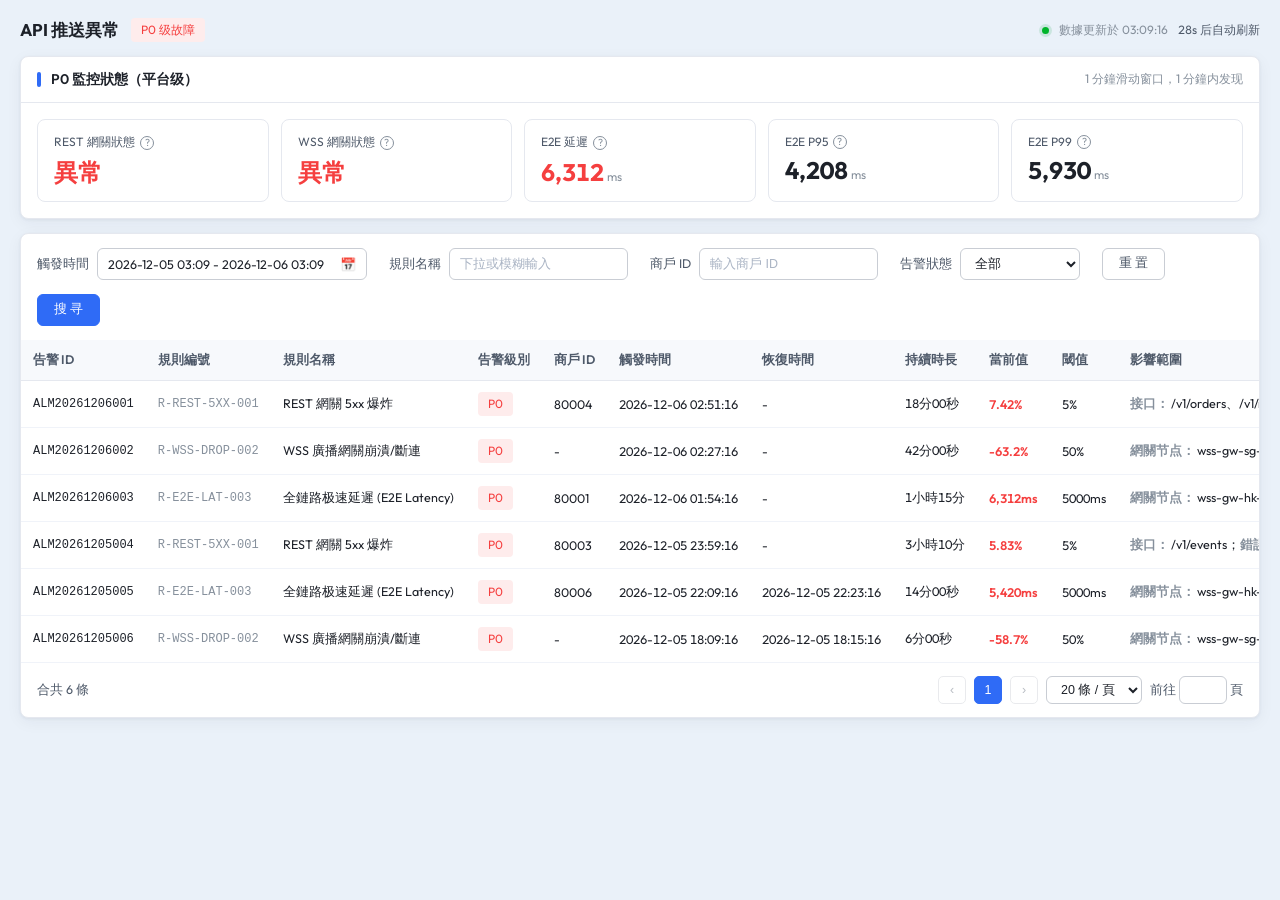
==== api-alarm.html @ a3efbb2b "feat(api-monitor): 合併商戶列表 OpenAPI 調用詳情與系統設置 API 推送異常" ====
<!DOCTYPE html>
<html lang="zh-Hant">
<head><link rel="stylesheet" href="_fonts/outfit.css">
<link rel="icon" href="data:,">

<meta charset="utf-8"><meta name="viewport" content="width=device-width,initial-scale=1">
<title>API 推送異常 · 數據中台管理系統</title>
<style>
/* ===== 數據中台 原型樣式（貼合線上 Element Plus 風格） ===== */
:root{
  --primary:#2e6bf0; --primary-hover:#4a82f5; --primary-light:#eaf1fe;
  --bg:#f3f6fb; --card:#ffffff; --border:#e6ebf3; --border-dark:#d9e1ec;
  --text:#1f2d3d; --text-2:#5e6d82; --text-3:#8a97ab;
  --success:#16a34a; --success-bg:#e8f8ee;
  --danger:#e5484d; --danger-bg:#feecec;
  --warning:#d97706; --warning-bg:#fef3e2;
  --info:#0891b2; --info-bg:#e6f7fb;
  --sidebar-w:208px; --topbar-h:56px; --tabs-h:40px;
  --radius:8px;
  --shadow:0 1px 3px rgba(31,45,61,.06),0 4px 16px rgba(31,45,61,.05);
}
*{box-sizing:border-box;margin:0;padding:0}
html,body{height:100%}
body{font-family:-apple-system,BlinkMacSystemFont,"Segoe UI","PingFang SC","Microsoft YaHei","Noto Sans CJK TC",sans-serif;
  font-size:13px;color:var(--text);background:var(--bg)}
a{color:var(--primary);text-decoration:none;cursor:pointer}
a:hover{color:var(--primary-hover)}

/* ===== 佈局 ===== */
.layout{display:grid;grid-template-columns:var(--sidebar-w) 1fr;height:100vh;overflow:hidden}
.sidebar{background:#fff;border-right:1px solid var(--border);display:flex;flex-direction:column;overflow-y:auto}
.logo{display:flex;align-items:center;gap:8px;padding:16px 18px;font-size:17px;font-weight:700;color:var(--primary);letter-spacing:.5px}
.logo .logo-mark{width:26px;height:26px;border-radius:7px;background:linear-gradient(135deg,#2e6bf0,#5f9bff);
  display:inline-flex;align-items:center;justify-content:center;color:#fff;font-size:13px;font-weight:800}
.menu{padding:4px 10px 20px}
.menu-item,.menu-group-title{display:flex;align-items:center;gap:9px;padding:9px 12px;border-radius:6px;
  color:var(--text-2);cursor:pointer;font-size:13.5px;user-select:none;position:relative}
.menu-item:hover,.menu-group-title:hover{background:#f4f7fd;color:var(--text)}
.menu-item.active{color:var(--primary);background:var(--primary-light);font-weight:600}
.menu-item .dot{width:6px;height:6px;border-radius:50%;background:currentColor;opacity:.55;margin-left:2px}
.menu-sub{padding-left:14px}
.menu-sub .menu-item{padding:8px 12px 8px 31px;font-size:13px}
.menu-sub .menu-item.active::before{content:"";position:absolute;left:18px;top:50%;transform:translateY(-50%);
  width:4px;height:4px;border-radius:50%;background:var(--primary)}
.menu-item .icon,.menu-group-title .icon{width:16px;text-align:center;flex:none}
.caret{margin-left:auto;font-size:10px;color:var(--text-3);transition:transform .2s}
.badge-new{margin-left:auto;background:var(--danger);color:#fff;font-size:10px;padding:1px 6px;border-radius:9px;font-weight:600;transform:scale(.92)}

.main{display:flex;flex-direction:column;min-width:0;overflow:hidden}
.topbar{height:var(--topbar-h);background:#fff;border-bottom:1px solid var(--border);
  display:flex;align-items:center;justify-content:flex-end;gap:18px;padding:0 20px;flex:none}
.topbar .clock{color:var(--text-2);font-variant-numeric:tabular-nums}
.topbar .user{display:flex;align-items:center;gap:6px;color:var(--text);cursor:pointer}
.topbar .avatar{width:24px;height:24px;border-radius:50%;background:var(--primary-light);color:var(--primary);
  display:inline-flex;align-items:center;justify-content:center;font-size:12px;font-weight:700}
.pagetabs{height:var(--tabs-h);background:#eef2f8;display:flex;align-items:flex-end;gap:6px;padding:6px 12px 0;flex:none}
.pagetab{background:#dde5f0;color:var(--text-2);padding:7px 16px;border-radius:8px 8px 0 0;font-size:12.5px;cursor:default}
.pagetab.active{background:#fff;color:var(--primary);font-weight:600}
.pagetab .x{margin-left:8px;color:var(--text-3);font-size:11px}
.content{flex:1;overflow:auto;padding:16px 18px 40px}

/* ===== 卡片 ===== */
.card{background:var(--card);border:1px solid var(--border);border-radius:var(--radius);box-shadow:var(--shadow)}
.card + .card{margin-top:14px}
.card-head{display:flex;align-items:center;gap:10px;padding:13px 16px;border-bottom:1px solid var(--border)}
.card-head .bar{width:4px;height:15px;border-radius:2px;background:var(--primary)}
.card-head h3{font-size:14px;font-weight:600}
.card-head .extra{margin-left:auto;color:var(--text-3);font-size:12px;display:flex;gap:14px;align-items:center}
.card-body{padding:16px}

/* ===== 篩選欄 ===== */
.filterbar{display:flex;flex-wrap:wrap;gap:14px 22px;align-items:flex-end;padding:14px 16px}
.f-item{display:flex;align-items:center;gap:8px}
.f-item label{color:var(--text-2);white-space:nowrap;font-size:12.5px}
.input,.select{height:32px;border:1px solid var(--border-dark);border-radius:6px;padding:0 10px;font-size:12.5px;
  color:var(--text);background:#fff;outline:none;min-width:170px;transition:border-color .15s}
.input:focus,.select:focus{border-color:var(--primary)}
.input::placeholder{color:#aab4c4}
select.select{cursor:pointer}
.btn{height:32px;padding:0 16px;border-radius:6px;border:1px solid var(--border-dark);background:#fff;
  color:var(--text-2);font-size:12.5px;cursor:pointer;transition:all .15s}
.btn:hover{border-color:var(--primary);color:var(--primary)}
.btn-primary{background:var(--primary);border-color:var(--primary);color:#fff}
.btn-primary:hover{background:var(--primary-hover);color:#fff}
.btn-danger{background:var(--danger);border-color:var(--danger);color:#fff}
.btn-sm{height:26px;padding:0 10px;font-size:12px}
.btn[disabled]{opacity:.45;cursor:not-allowed;pointer-events:none}

/* ===== 表格 ===== */
.tbl-wrap{overflow-x:auto}
table.tbl{width:100%;border-collapse:collapse;font-size:12.5px}
.tbl thead th{background:#f7f9fc;color:var(--text-2);font-weight:600;text-align:left;
  padding:11px 12px;border-bottom:1px solid var(--border);white-space:nowrap}
.tbl tbody td{padding:11px 12px;border-bottom:1px solid #f0f3f9;white-space:nowrap;color:var(--text)}
.tbl tbody tr:hover{background:#f7faff}
.tbl .num{font-variant-numeric:tabular-nums}
.tbl .link{color:var(--primary);cursor:pointer}
.tbl .link:hover{text-decoration:underline}
.sort-th{cursor:pointer;user-select:none}
.sort-th .arr{font-size:10px;color:var(--text-3);margin-left:4px}
.mono{font-family:"SFMono-Regular",Consolas,"Liberation Mono",monospace;font-size:12px}
.cell-sub{color:var(--text-3);font-size:11.5px;margin-top:2px}

/* ===== 標籤 / 狀態 ===== */
.tag{display:inline-flex;align-items:center;gap:5px;padding:2px 9px;border-radius:4px;font-size:12px;line-height:18px;border:1px solid transparent}
.tag .s-dot{width:6px;height:6px;border-radius:50%;background:currentColor}
.tag-success{background:var(--success-bg);color:var(--success)}
.tag-danger{background:var(--danger-bg);color:var(--danger)}
.tag-warning{background:var(--warning-bg);color:var(--warning)}
.tag-info{background:var(--info-bg);color:var(--info)}
.tag-gray{background:#f0f2f5;color:var(--text-2)}
.col-scope{font-size:12.5px;color:var(--text-2)}
.scope-ellipsis{display:block;max-width:300px;overflow:hidden;text-overflow:ellipsis;white-space:nowrap}
.scope-tip{position:fixed;z-index:9999;max-width:480px;background:#1f2733;color:#fff;font-size:12.5px;line-height:1.75;padding:9px 11px;border-radius:7px;box-shadow:0 8px 24px rgba(15,23,42,.28);pointer-events:none;white-space:normal;word-break:break-word}
.tag-blue{background:var(--primary-light);color:var(--primary)}
.method{font-weight:700;font-size:11.5px;padding:1px 7px;border-radius:4px}
.m-get{background:#e8f8ee;color:var(--success)} .m-post{background:var(--primary-light);color:var(--primary)}
.m-put{background:var(--warning-bg);color:var(--warning)} .m-del{background:var(--danger-bg);color:var(--danger)}
.code-2xx{color:var(--success)} .code-3xx{color:var(--info)} .code-4xx{color:var(--warning)} .code-5xx{color:var(--danger);font-weight:600}

/* ===== 指標卡 ===== */
.stat-grid{display:grid;grid-template-columns:repeat(auto-fit,minmax(165px,1fr));gap:12px}
.stat{border:1px solid var(--border);border-radius:var(--radius);padding:14px 16px;background:#fff;position:relative;transition:box-shadow .15s}
.stat:hover{box-shadow:var(--shadow)}
.stat .s-label{color:var(--text-2);font-size:12px;display:flex;align-items:center;gap:5px}
.stat .s-value{font-size:24px;font-weight:700;margin-top:8px;font-variant-numeric:tabular-nums;line-height:1.15}
.stat .s-value .unit{font-size:12px;color:var(--text-3);font-weight:400;margin-left:3px}
.stat .s-foot{margin-top:7px;font-size:11.5px;color:var(--text-3)}
.stat .s-foot .up{color:var(--danger)} .stat .s-foot .down{color:var(--success)}
.stat.status-ok .s-value{color:var(--success)} .stat.status-bad .s-value{color:var(--danger)}
.help{width:14px;height:14px;border-radius:50%;border:1px solid var(--text-3);color:var(--text-3);
  display:inline-flex;align-items:center;justify-content:center;font-size:10px;cursor:help;position:relative;flex:none}
.help:hover{border-color:var(--primary);color:var(--primary)}
.help:hover::after{content:attr(data-tip);position:absolute;left:-8px;bottom:calc(100% + 7px);
  background:#1f2d3d;color:#fff;font-size:12px;font-weight:400;line-height:1.75;padding:9px 12px;border-radius:6px;
  width:290px;max-width:70vw;white-space:pre-line;text-align:left;z-index:90;box-shadow:0 8px 24px rgba(0,0,0,.22)}
.help:hover::before{content:"";position:absolute;left:2px;bottom:calc(100% + 1px);
  border:6px solid transparent;border-top-color:#1f2d3d;z-index:90}

/* ===== 頁簽（詳情頁大頁簽） ===== */
.bigtabs{display:flex;gap:4px;border-bottom:1px solid var(--border);background:#fff;padding:0 16px;border-radius:var(--radius) var(--radius) 0 0}
.bigtab{padding:13px 20px;cursor:pointer;color:var(--text-2);font-size:13.5px;border-bottom:2px solid transparent;margin-bottom:-1px}
.bigtab:hover{color:var(--primary)}
.bigtab.active{color:var(--primary);border-bottom-color:var(--primary);font-weight:600}

/* ===== 分頁 ===== */
.pagination{display:flex;align-items:center;gap:8px;justify-content:flex-end;padding:13px 16px;color:var(--text-2);font-size:12.5px;flex-wrap:wrap}
.pagination .total{margin-right:auto}
.pg-btn{min-width:28px;height:28px;border:1px solid var(--border-dark);border-radius:5px;background:#fff;color:var(--text-2);
  cursor:pointer;padding:0 8px;font-size:12.5px}
.pg-btn:hover{border-color:var(--primary);color:var(--primary)}
.pg-btn.cur{background:var(--primary);border-color:var(--primary);color:#fff}
.pg-btn[disabled]{opacity:.4;cursor:not-allowed}
.pg-jump .input{min-width:0;width:48px;height:28px;text-align:center}

/* ===== 抽屜 / 彈窗 ===== */
.mask{position:fixed;inset:0;background:rgba(15,23,42,.42);z-index:100;opacity:0;pointer-events:none;transition:opacity .2s}
.mask.show{opacity:1;pointer-events:auto}
.drawer{position:fixed;top:0;right:0;bottom:0;width:620px;max-width:92vw;background:#fff;z-index:101;
  transform:translateX(100%);transition:transform .25s;display:flex;flex-direction:column;box-shadow:-6px 0 24px rgba(0,0,0,.12)}
.drawer.show{transform:none}
.drawer-head{display:flex;align-items:center;padding:15px 20px;border-bottom:1px solid var(--border)}
.drawer-head h3{font-size:15px}
.drawer-head .close{margin-left:auto;cursor:pointer;color:var(--text-3);font-size:18px;line-height:1;padding:2px 6px;border-radius:4px}
.drawer-head .close:hover{background:#f0f2f5;color:var(--text)}
.drawer-body{flex:1;overflow:auto;padding:18px 20px}
.kv{display:grid;grid-template-columns:110px 1fr;gap:10px 16px;font-size:12.5px}
.kv .k{color:var(--text-3)}
.kv .v{color:var(--text);word-break:break-all}
.log-block{margin-top:16px;background:#0f172a;color:#c9d6e8;border-radius:8px;padding:14px 16px;
  font-family:Consolas,monospace;font-size:12px;line-height:1.7;white-space:pre-wrap;word-break:break-all}
.section-title{font-size:13px;font-weight:600;margin:18px 0 10px;display:flex;align-items:center;gap:8px}
.section-title::before{content:"";width:3px;height:12px;background:var(--primary);border-radius:2px}

.dialog{position:fixed;top:50%;left:50%;transform:translate(-50%,-50%) scale(.96);background:#fff;border-radius:10px;
  z-index:102;width:420px;max-width:92vw;opacity:0;pointer-events:none;transition:all .18s;box-shadow:0 12px 40px rgba(0,0,0,.18)}
.dialog.show{opacity:1;pointer-events:auto;transform:translate(-50%,-50%) scale(1)}
.dialog-body{padding:24px 22px 12px;font-size:13.5px;line-height:1.7}
.dialog-foot{display:flex;justify-content:flex-end;gap:10px;padding:12px 18px 18px}
.dialog-x{position:absolute;top:10px;right:12px;width:28px;height:28px;display:flex;align-items:center;justify-content:center;
  color:var(--text-3);font-size:15px;line-height:1;border-radius:6px;cursor:pointer;z-index:2;user-select:none;transition:background .15s,color .15s}
.dialog-x:hover{background:#f0f2f5;color:var(--text)}
.dialog-bare .dialog-body{padding-bottom:22px}

/* ===== 空態 ===== */
.empty{padding:56px 20px;text-align:center;color:var(--text-3)}
.empty .e-icon{font-size:40px;opacity:.5;margin-bottom:12px}
.empty .e-text{font-size:13px}

/* ===== 提示條 / 刷新 ===== */
.banner{display:flex;align-items:center;gap:9px;border-radius:8px;padding:10px 14px;font-size:12.5px;margin-bottom:14px}
.banner-warn{background:var(--warning-bg);color:var(--warning);border:1px solid #f5ddb3}
.banner-info{background:var(--info-bg);color:var(--info);border:1px solid #b9e6f0}
.refresh-meta{display:flex;align-items:center;gap:10px;color:var(--text-3);font-size:12px}
.refresh-meta .dot-live{width:7px;height:7px;border-radius:50%;background:var(--success);box-shadow:0 0 0 3px rgba(22,163,74,.15)}
.refresh-meta .count{font-variant-numeric:tabular-nums;color:var(--text-2)}

/* ===== 吐司 ===== */
.toast{position:fixed;top:70px;left:50%;transform:translateX(-50%) translateY(-8px);background:#fff;border:1px solid var(--border);
  box-shadow:var(--shadow);border-radius:8px;padding:10px 18px;z-index:300;font-size:13px;opacity:0;transition:all .2s;pointer-events:none}
.toast.show{opacity:1;transform:translateX(-50%) translateY(0)}
.toast.success{border-color:#b7ebc6;color:var(--success)}
.toast.error{border-color:#f5c2c4;color:var(--danger)}

/* ===== 演示控制 ===== */
.demo-fab{position:fixed;right:18px;bottom:18px;z-index:200}
.demo-fab .fab-btn{background:#1f2d3d;color:#fff;border:none;border-radius:20px;padding:8px 16px;cursor:pointer;font-size:12.5px;box-shadow:var(--shadow)}
.demo-fab .fab-panel{position:absolute;right:0;bottom:42px;width:230px;background:#fff;border:1px solid var(--border);
  border-radius:10px;box-shadow:var(--shadow);padding:12px;display:none}
.demo-fab.open .fab-panel{display:block}
.fab-panel h4{font-size:12.5px;margin-bottom:8px;color:var(--text-2)}
.fab-panel .opt{display:block;width:100%;text-align:left;border:1px solid var(--border);background:#fff;border-radius:6px;
  padding:6px 10px;margin-bottom:6px;cursor:pointer;font-size:12px;color:var(--text)}
.fab-panel .opt.on{border-color:var(--primary);color:var(--primary);background:var(--primary-light)}

/* ===== 下拉（更多） ===== */
.dropdown{position:relative;display:inline-block}
.dropdown-menu{position:absolute;right:0;top:calc(100% + 4px);background:#fff;border:1px solid var(--border);border-radius:8px;
  box-shadow:var(--shadow);min-width:140px;padding:6px;display:none;z-index:50}
.dropdown.open .dropdown-menu{display:block}
.dropdown-menu .dd-item{padding:8px 14px;border-radius:6px;font-size:12.5px;color:var(--text);cursor:pointer;white-space:nowrap}
.dropdown-menu .dd-item:hover{background:var(--primary-light);color:var(--primary)}
.dropdown-menu .dd-item.danger{color:var(--danger)}
.dropdown-menu .dd-item.danger:hover{background:var(--danger-bg)}

/* ===== 頭部資訊條（詳情頁） ===== */
.page-head{display:flex;align-items:center;gap:12px;margin-bottom:14px;flex-wrap:wrap}
.page-head h2{font-size:17px}
.page-head .back{display:inline-flex;align-items:center;gap:5px;color:var(--text-2);cursor:pointer;font-size:13px}
.page-head .back:hover{color:var(--primary)}
.head-tags{display:flex;gap:8px;align-items:center}
.head-right{margin-left:auto}

/* ===== 圖表容器 ===== */
.chart{width:100%;height:230px}
.chart-lg{height:260px}
.chart-legend{display:flex;gap:16px;font-size:12px;color:var(--text-2);margin-bottom:6px}
.chart-legend .lg{display:inline-flex;align-items:center;gap:6px}
.chart-legend .lg i{width:10px;height:10px;border-radius:2px;display:inline-block}

.two-col{display:grid;grid-template-columns:1fr 1fr;gap:14px}
@media (max-width:1200px){.two-col{grid-template-columns:1fr}}
.rule-table td,.rule-table td{white-space:normal !important}

/* ===== 商戶詳情頭部（與線上商戶明細一致） ===== */
.mh-grid{display:grid;grid-template-columns:repeat(4,1fr);gap:10px 24px;margin-top:16px}
.mh-label{color:var(--text-3);font-size:12px}
.mh-value{font-size:13px;margin-top:5px;color:var(--text);word-break:break-all}
.mh-name{font-size:16px;font-weight:700;line-height:1.3}

/* ===== 大号中间弹窗 ===== */
.dialog-lg{width:760px;max-width:94vw}
.dialog-body{max-height:72vh;overflow:auto}

/* ===== 日期時間範圍选择器 ===== */
.drp{position:relative;display:inline-flex;align-items:center;gap:10px;height:32px;border:1px solid var(--border-dark);
  border-radius:6px;background:#fff;padding:0 10px;cursor:pointer;min-width:270px;transition:border-color .15s;user-select:none}
.drp:hover,.drp.open{border-color:var(--primary)}
.drp .drp-val{font-size:12.5px;color:var(--text);white-space:nowrap}
.drp .drp-val.placeholder{color:#aab4c4}
.drp .drp-icon{color:var(--text-3);margin-left:auto;font-size:13px}
.drp-panel{position:absolute;top:calc(100% + 6px);left:0;background:#fff;border:1px solid var(--border);border-radius:8px;
  box-shadow:var(--shadow);padding:14px;width:360px;z-index:60;display:none;cursor:default}
.drp.open .drp-panel{display:block}
.drp-panel .presets{display:flex;flex-wrap:wrap;gap:6px;margin-bottom:12px}
.drp-panel .preset{border:1px solid var(--border);border-radius:5px;padding:4px 10px;font-size:12px;cursor:pointer;color:var(--text-2)}
.drp-panel .preset:hover{border-color:var(--primary);color:var(--primary)}
.drp-panel .dt-row{display:flex;align-items:center;gap:8px;margin-bottom:12px;font-size:12px;color:var(--text-2);white-space:nowrap}
.drp-panel .dt-row input{flex:1;min-width:0;height:30px;border:1px solid var(--border-dark);border-radius:6px;padding:0 8px;font-size:12px;color:var(--text)}

/* ===== 調用趨勢：時間維度选择器 + 自定義日历 ===== */
.trend-bar{display:flex;align-items:center;gap:14px;margin-bottom:8px}
.chip{display:inline-flex;align-items:center;gap:6px;height:28px;padding:0 12px;border-radius:14px;
  background:#fff;border:1px solid var(--border-dark);font-size:12px;color:var(--text-2);cursor:pointer}
.chip:hover{border-color:var(--primary);color:var(--primary)}
.trend-dim{position:relative;display:inline-flex;align-items:center;gap:8px;height:32px;border:1px solid var(--border-dark);
  border-radius:6px;background:#fff;padding:0 12px;cursor:pointer;user-select:none;transition:border-color .15s}
.trend-dim:hover,.trend-dim.open{border-color:var(--primary)}
.td-label{color:var(--text-2);font-size:12.5px}
.td-cur{font-size:12.5px;color:var(--text);white-space:nowrap}
.td-caret{color:var(--text-3);font-size:10px}
.td-panel{position:absolute;top:calc(100% + 6px);left:0;background:#fff;border:1px solid var(--border);border-radius:8px;
  box-shadow:var(--shadow);z-index:70;display:none;cursor:default}
.trend-dim.open .td-panel{display:flex}
.td-menu{padding:8px;min-width:118px}
.td-panel.with-cal .td-menu{border-right:1px solid var(--border)}
.td-opt{padding:8px 14px;border-radius:6px;font-size:12.5px;color:var(--text);cursor:pointer;display:flex;
  justify-content:space-between;gap:10px;white-space:nowrap;align-items:center}
.td-opt:hover{background:var(--primary-light)}
.td-opt.on{color:var(--primary);font-weight:600}
.td-check{margin-left:auto}
.td-cal{padding:12px;width:600px}
.cal-head{display:flex;align-items:center;margin-bottom:8px}
.cal-nav{cursor:pointer;color:var(--text-2);padding:2px 10px;border-radius:4px;font-size:15px}
.cal-nav:hover{background:#f0f2f5;color:var(--text)}
.cal-body{display:flex;gap:18px}
.cal-month{flex:1}
.cal-grid{display:grid;grid-template-columns:repeat(7,1fr);gap:2px;text-align:center}
.cal-w{color:var(--text-3);font-size:11.5px;padding:4px 0}
.cal-d{font-size:12px;padding:5px 0;border-radius:6px;cursor:pointer;color:var(--text)}
.cal-d:hover{background:var(--primary-light)}
.cal-d.dis{color:#c6cedb;pointer-events:none}
.cal-d.insel{background:var(--primary-light)}
.cal-d.edge{background:var(--primary);color:#fff;font-weight:600}

/* ===== 時間維度选择器（列表篩選用） ===== */
.dim-pick{position:relative;display:inline-flex;align-items:center;gap:8px;height:32px;border:1px solid var(--border-dark);
  border-radius:6px;background:#fff;padding:0 12px;cursor:pointer;user-select:none;transition:border-color .15s}
.dim-pick:hover,.dim-pick.open{border-color:var(--primary)}
.dim-pick .td-panel{display:none}
.dim-pick.open .td-panel{display:flex}
.dim-pick .td-panel.with-dt{display:none;flex-direction:column}
.dim-pick.open .td-panel.with-dt{display:flex}
.dim-pick .with-dt .td-menu{min-width:230px}
.dt-inline{border-top:1px solid var(--border);margin-top:6px;padding:10px 6px 4px}
.dt-inline .dt-row{margin-bottom:8px}

/* ===== 指標卡時間切换（REST / WSS 各自独立） ===== */
.metric-bar{display:flex;align-items:center;gap:10px;flex-wrap:wrap;margin:0 0 12px}
.metric-bar-label{font-size:12px;color:var(--text-2)}
.metric-seg{display:inline-flex;border:1px solid var(--border-dark);border-radius:6px;overflow:hidden;background:#fff}
.metric-seg .ms-opt{padding:6px 13px;font-size:12px;color:var(--text-2);cursor:pointer;
  border-right:1px solid var(--border-dark);user-select:none;white-space:nowrap;transition:background .15s,color .15s}
.metric-seg .ms-opt:last-child{border-right:none}
.metric-seg .ms-opt:hover{background:var(--primary-light);color:var(--primary)}
.metric-seg .ms-opt.on{background:var(--primary);color:#fff;font-weight:600}
.metric-note{font-size:11.5px;color:var(--text-3)}
.fixed-badge{display:inline-flex;align-items:center;height:16px;padding:0 5px;border-radius:3px;
  background:#f0f2f5;color:var(--text-3);font-size:10px;font-weight:500;line-height:1;letter-spacing:.2px}
.metric-seg .ms-custom{border-left:1px solid var(--border-dark)}
.metric-bar{position:relative}
.metric-custom{display:none;position:absolute;top:calc(100% + 8px);left:0;z-index:70;
  padding:14px 16px 12px;background:#fff;border:1px solid var(--border);border-radius:8px;
  box-shadow:0 8px 24px rgba(0,0,0,.14)}
.metric-custom.open{display:block}
.metric-custom .cal-body{display:flex;gap:22px}
.metric-custom .cal-month{width:252px}
.metric-custom .cal-head{display:flex;align-items:center;margin-bottom:8px}
.cal-nav{cursor:pointer;color:var(--text-2);padding:2px 8px;border-radius:4px;font-size:14px;user-select:none}
.cal-nav:hover{background:#f0f2f5;color:var(--text)}
.cal-grid{display:grid;grid-template-columns:repeat(7,1fr);text-align:center}
.cal-w{color:var(--text-3);font-size:11.5px;padding:5px 0}
.cal-d{font-size:12px;padding:6px 0;border-radius:5px;cursor:pointer;color:var(--text)}
.cal-d:hover{background:var(--primary-light)}
.cal-d.dis{color:#c6cedb;pointer-events:none}
.cal-d.insel{background:var(--primary-light)}
.cal-d.edge{background:var(--primary);color:#fff;font-weight:600}
.cal-d.today{color:var(--primary);font-weight:600}
.cal-d.edge.today{color:#fff}
.cal-foot{display:flex;align-items:center;margin-top:10px;padding-top:9px;border-top:1px solid var(--border)}
.cal-hint{font-size:12px;color:var(--text-3)}

</style>
<style>
.eye{cursor:pointer;opacity:.6;margin-right:4px;font-size:12px}
.eye:hover{opacity:1}
.key-txt{font-family:Consolas,monospace;font-size:11.5px;color:var(--text-2)}
.pagetab{cursor:pointer}
</style>
<style>
/* ===== 產品基線對齊（rule.html 4.1 / 4.2）：色值只用 CSS 變數 ===== */
:root{
  --primary:#2F6BF6; --primary-hover:#1F5AE8; --primary-light:#EAF1FF;
  --bg:#EAF1F9; --card:#FFFFFF; --border:#E5E8EF; --border-dark:#C9CDD4;
  --text:#1D2129; --text-2:#4E5969; --text-3:#86909C;
  --success:#00B42A; --success-bg:#E8F8EC;
  --danger:#F53F3F; --danger-bg:#FEECEC;
  --warning:#FF7D00; --warning-bg:#FFF3E2;
  --info:#2F6BF6; --info-bg:#E6F7FB;
  --radius:8px;
  --shadow:0 1px 3px rgba(31,45,61,.06),0 4px 16px rgba(31,45,61,.05);
}
body{
  font-family:Outfit,"Noto Sans SC","Helvetica Neue",Helvetica,"PingFang SC","Hiragino Sans GB","Microsoft YaHei","微軟雅黑",Arial,sans-serif;
  background:var(--bg);
}
.num,.s-value,.mh-value,.key-txt,.tbl .num{font-variant-numeric:tabular-nums;font-feature-settings:"tnum" 1}
/* 作為 iframe 子頁載入：收起外層留白，由管理面統一提供導航與頁籤 */
.content{padding:18px 20px 48px;min-height:100vh}
</style>
</head>
<body>
<template id="tpl-alarm">
  <div class="page-head">
    <h2>API 推送異常</h2>
    <span class="tag tag-danger">P0 级故障</span>
    <div class="head-right refresh-meta" id="refresh-meta"></div>
  </div>

  <div class="card">
    <div class="card-head"><span class="bar"></span><h3>P0 監控狀態（平台级）</h3>
      <div class="extra">1 分鐘滑动窗口，1 分鐘内发现</div></div>
    <div class="card-body">
      <div class="stat-grid" id="p0-cards"></div>
    </div>
  </div>

  <div class="card">
    <div class="filterbar">
      <div class="f-item"><label>觸發時間</label><div id="f-range"></div></div>
      <div class="f-item"><label>規則名稱</label>
        <input class="input" id="f-rule" list="dl-rule" placeholder="下拉或模糊輸入">
        <datalist id="dl-rule"></datalist></div>
      <div class="f-item"><label>商戶 ID</label><input class="input" id="f-mid" placeholder="輸入商戶 ID" style="min-width:120px"></div>
      <div class="f-item"><label>告警狀態</label>
        <select class="select" id="f-status" style="min-width:120px"><option value="">全部</option><option>未處理</option><option>處理中</option><option>已恢復</option></select></div>
      <button class="btn" id="btn-reset">重 置</button>
      <button class="btn btn-primary" id="btn-search">搜 寻</button>
    </div>
    <div class="tbl-wrap"><table class="tbl">
      <thead><tr>
        <th>告警 ID</th><th>規則編號</th><th>規則名稱</th><th>告警級別</th><th>商戶 ID</th>
        <th>觸發時間</th><th>恢復時間</th><th>持續時長</th><th>當前值</th><th>閾值</th>
        <th>影響範圍</th><th>告警狀態</th><th style="width:130px">操作</th>
      </tr></thead>
      <tbody id="tbody"></tbody>
    </table></div>
    <div class="pagination" id="pager"></div>
  </div>
</template>
<div class="content" id="content"></div>
<div class="mask" id="mask"></div>
<div class="toast" id="toast"></div>
<script>
/* ===== 公共布局 + 工具 ===== */
const MENU = [
  { key:'dashboard', label:'事件总览', icon:'◉', href:'index.html' },
  { key:'event', label:'事件管理', icon:'▦', children:[
    { label:'事件列表', href:'#' }, { label:'事件分类', href:'#' },
    { label:'事件复核', href:'#' }, { label:'投注类系数调控', href:'#' },
  ]},
  { key:'merchant', label:'商戶管理', icon:'▣', children:[
    { label:'商戶列表', href:'merchant.html', key:'merchant-list' },
  ]},
  { key:'system', label:'系统設置', icon:'⚙', children:[
    { label:'用户管理', href:'#' }, { label:'角色管理', href:'#' },
    { label:'操作日誌', href:'#' },
    { label:'API推送異常', href:'api-alarm.html', key:'api-alarm', isNew:true },
  ]},
];

function renderLayout(opts){
  const { active, pageTab } = opts;
  const menuHtml = MENU.map(g => {
    if (!g.children) {
      return `<div class="menu-item ${active===g.key?'active':''}" onclick="${g.href==='#'?`toast('演示原型未包含该頁面')`:`location.href='${g.href}'`}"><span class="icon">${g.icon}</span>${g.label}</div>`;
    }
    const sub = g.children.map(c =>
      `<div class="menu-item ${active===c.key?'active':''}" onclick="${c.href==='#'?`toast('演示原型未包含该頁面')`:`location.href='${c.href}'`}">${c.label}${c.isNew?'<span class="badge-new">NEW</span>':''}</div>`
    ).join('');
    return `<div class="menu-group-title" data-g="${g.key}"><span class="icon">${g.icon}</span>${g.label}<span class="caret">▾</span></div><div class="menu-sub">${sub}</div>`;
  }).join('');

  document.body.insertAdjacentHTML('afterbegin', `
  <div class="layout">
    <aside class="sidebar">
      <div class="logo"><span class="logo-mark">D</span>數據中台</div>
      <nav class="menu">${menuHtml}</nav>
    </aside>
    <div class="main">
      <div class="topbar">
        <span class="clock" id="top-clock"></span>
        <span style="color:var(--text-3)">繁体中文 ▾</span>
        <span class="user"><span class="avatar">q</span>qwer1234 ▾</span>
      </div>
      <div class="pagetabs"><span class="pagetab active">${pageTab}<span class="x">✕</span></span></div>
      <div class="content" id="content"></div>
    </div>
  </div>
  <div class="mask" id="mask"></div>
  <div class="toast" id="toast"></div>`);

  const tpl = document.getElementById('page-tpl');
  document.getElementById('content').appendChild(tpl.content.cloneNode(true));

  const clock = document.getElementById('top-clock');
  const tick = () => { clock.textContent = fmtTime(Date.now(), true); };
  tick(); setInterval(tick, 1000);

  document.getElementById('mask').addEventListener('click', closeAllLayers);
  document.addEventListener('click', e => {
    document.querySelectorAll('.dropdown.open').forEach(d => { if (!d.contains(e.target)) d.classList.remove('open'); });
    document.querySelectorAll('.drp.open').forEach(d => { if (!d.contains(e.target)) d.classList.remove('open'); });
    document.querySelectorAll('.trend-dim.open').forEach(d => { if (!d.contains(e.target)) { d.classList.remove('open'); if (window._syncTrend) window._syncTrend(); } });
  });
}

/* ===== 時間 / 数字 ===== */
function pad(n){ return String(n).padStart(2,'0'); }
function fmtTime(ts, withSec){
  const d = new Date(ts);
  return `${d.getFullYear()}-${pad(d.getMonth()+1)}-${pad(d.getDate())} ${pad(d.getHours())}:${pad(d.getMinutes())}:${pad(d.getSeconds())}`;
}
function fmtTimeHM(ts){ const d=new Date(ts); return `${pad(d.getHours())}:${pad(d.getMinutes())}:${pad(d.getSeconds())}`; }
function fmtNum(n){ return n==null?'-':Number(n).toLocaleString('en-US'); }
function fmtPct(n){ return (n*100).toFixed(2)+'%'; }
function fmtDur(ms){
  if (ms==null) return '-';
  const s = Math.floor(ms/1000);
  const p2 = n => String(n).padStart(2,'0');
  if (s < 60) return s + '秒';
  const m = Math.floor(s/60), ss = s % 60;
  if (m < 60) return m + '分' + p2(ss) + '秒';
  const h = Math.floor(m/60), mm = m % 60;
  if (h < 24) return h + '小時' + p2(mm) + '分';
  const d = Math.floor(h/24), hh = h % 24;
  return d + '天' + p2(hh) + '小時' + p2(mm) + '分';
}
function uuid(){
  return 'xxxxxxxx-xxxx-4xxx'.replace(/x/g, () => (Math.random()*16|0).toString(16));
}

/* ===== 交互 ===== */
let toastTimer = null;
function toast(msg, type){
  const t = document.getElementById('toast');
  t.textContent = msg; t.className = 'toast show ' + (type||'');
  clearTimeout(toastTimer); toastTimer = setTimeout(()=> t.className='toast', 2200);
}
function openDrawer(html){
  closeAllLayers();
  document.getElementById('mask').classList.add('show');
  document.body.insertAdjacentHTML('beforeend',
    `<div class="drawer" id="drawer"><div class="drawer-head"><h3>詳情</h3><span class="close" onclick="closeAllLayers()">✕</span></div><div class="drawer-body">${html}</div></div>`);
  requestAnimationFrame(()=> document.getElementById('drawer').classList.add('show'));
}
function openDialog(html, footHtml, cls){
  closeAllLayers();
  document.getElementById('mask').classList.add('show');
  document.body.insertAdjacentHTML('beforeend',
    `<div class="dialog ${cls||''}${footHtml?'':' dialog-bare'}" id="dialog">
       <span class="dialog-x" onclick="closeAllLayers()" aria-label="關閉">✕</span>
       <div class="dialog-body">${html}</div>
       ${footHtml ? `<div class="dialog-foot">${footHtml}</div>` : ''}
     </div>`);
  requestAnimationFrame(()=> document.getElementById('dialog').classList.add('show'));
}
function closeAllLayers(){
  const d = document.getElementById('drawer'); if (d) d.remove();
  const g = document.getElementById('dialog'); if (g) g.remove();
  const m = document.getElementById('mask'); if (m) m.classList.remove('show');
}

/* ===== 分頁组件 ===== */
function renderPagination(el, total, page, pageSize, onPage){
  const pages = Math.max(1, Math.ceil(total/pageSize));
  let nums = [];
  if (pages <= 7) nums = Array.from({length:pages},(_,i)=>i+1);
  else if (page <= 4) nums = [1,2,3,4,5,'…',pages];
  else if (page >= pages-3) nums = [1,'…',pages-4,pages-3,pages-2,pages-1,pages];
  else nums = [1,'…',page-1,page,page+1,'…',pages];
  el.innerHTML = `
    <span class="total">合共 ${fmtNum(total)} 條</span>
    <button class="pg-btn" ${page<=1?'disabled':''} data-p="${page-1}">‹</button>
    ${nums.map(n => n==='…' ? `<button class="pg-btn" disabled>…</button>` :
      `<button class="pg-btn ${n===page?'cur':''}" data-p="${n}">${n}</button>`).join('')}
    <button class="pg-btn" ${page>=pages?'disabled':''} data-p="${page+1}">›</button>
    <select class="select" style="min-width:0;height:28px"><option>${pageSize} 條 / 頁</option></select>
    <span class="pg-jump">前往 <input class="input" id="pg-jump-in" /> 頁</span>`;
  el.querySelectorAll('.pg-btn[data-p]').forEach(b => b.onclick = () => onPage(+b.dataset.p));
  const ji = el.querySelector('#pg-jump-in');
  ji.onkeydown = e => { if (e.key==='Enter'){ const p = Math.min(pages, Math.max(1, +ji.value||1)); onPage(p); } };
}

/* ===== 下拉（更多） ===== */
function moreDropdown(items){
  return `<div class="dropdown"><a onclick="event.stopPropagation();this.parentNode.classList.toggle('open')">更多 ▾</a>
    <div class="dropdown-menu">${items.map(i=>`<div class="dd-item ${i.danger?'danger':''}" onclick="${i.onclick}">${i.label}</div>`).join('')}</div></div>`;
}

/* ===== 日期時間範圍选择器 ===== */
function toLocalInput(ts){
  const d = new Date(ts);
  return `${d.getFullYear()}-${pad(d.getMonth()+1)}-${pad(d.getDate())}T${pad(d.getHours())}:${pad(d.getMinutes())}`;
}
function fmtRange(ts){ const d = new Date(ts); return `${d.getFullYear()}-${pad(d.getMonth()+1)}-${pad(d.getDate())} ${pad(d.getHours())}:${pad(d.getMinutes())}`; }

function dateRangePicker(el, opts){
  // opts: {start, end, onApply(startTs|null, endTs|null)}；null 表示不限
  let st = opts.start, en = opts.end;
  el.classList.add('drp');
  const renderVal = () => {
    el.querySelector('.drp-val').textContent = (st==null||en==null) ? '開始日期 - 結束日期' : `${fmtRange(st)} - ${fmtRange(en)}`;
    el.querySelector('.drp-val').classList.toggle('placeholder', st==null||en==null);
  };
  el.innerHTML = `
    <span class="drp-val"></span><span class="drp-icon">📅</span>
    <div class="drp-panel" onclick="event.stopPropagation()">
      <div class="dt-row"><span>開始</span><input type="datetime-local" class="drp-s"><span>結束</span><input type="datetime-local" class="drp-e"></div>
      <div style="display:flex;justify-content:flex-end;gap:8px">
        <button class="btn btn-sm drp-clear">清 空</button>
        <button class="btn btn-primary btn-sm drp-ok">确 定</button>
      </div>
    </div>`;
  const panel = el.querySelector('.drp-panel');
  const sIn = el.querySelector('.drp-s'), eIn = el.querySelector('.drp-e');
  const syncInputs = () => { sIn.value = st==null?'':toLocalInput(st); eIn.value = en==null?'':toLocalInput(en); };
  renderVal(); syncInputs();
  el.onclick = e => {
    if (e.target.closest('.drp-panel')) return;
    document.querySelectorAll('.drp.open').forEach(d => { if (d !== el) d.classList.remove('open'); });
    el.classList.toggle('open'); syncInputs();
  };
  el.querySelector('.drp-ok').onclick = () => {
    st = sIn.value ? new Date(sIn.value).getTime() : null;
    en = eIn.value ? new Date(eIn.value).getTime() : null;
    if (st && en && st > en){ toast('開始時間不能晚于結束時間', 'error'); return; }
    renderVal(); el.classList.remove('open');
    opts.onApply(st, en);
  };
  el.querySelector('.drp-clear').onclick = () => {
    st = null; en = null; syncInputs(); renderVal(); el.classList.remove('open');
    opts.onApply(null, null);
  };
}

/* ===== SVG 折线图 ===== */
function lineChart(el, opts){
  // opts: {labels:[], series:[{name,color,data[],area}], yFmt}
  const W = el.clientWidth || 600, H = el.clientHeight || 230;
  const P = { l:46, r:14, t:14, b:26 };
  const iw = W-P.l-P.r, ih = H-P.t-P.b;
  const all = opts.series.flatMap(s=>s.data);
  const max = Math.max(...all)*1.15 || 1, min = 0;
  const n = opts.labels.length;
  const x = i => P.l + iw*(i/(n-1));
  const y = v => P.t + (H-P.t-P.b)*(1-(v-min)/(max-min));
  let svg = `<svg width="100%" height="100%" viewBox="0 0 ${W} ${H}" preserveAspectRatio="none" style="display:block">`;
  for (let g=0; g<=4; g++){
    const gy = P.t + (H-P.t-P.b)*g/4;
    const gv = max*(1-g/4);
    svg += `<line x1="${P.l}" y1="${gy}" x2="${W-P.r}" y2="${gy}" stroke="#eef2f8"/>`;
    svg += `<text x="${P.l-8}" y="${gy+4}" text-anchor="end" font-size="10" fill="#8a97ab">${opts.yFmt?opts.yFmt(gv):Math.round(gv)}</text>`;
  }
  opts.labels.forEach((lb,i)=>{
    if (n<=8 || i%Math.ceil(n/8)===0)
      svg += `<text x="${x(i)}" y="${H-8}" text-anchor="middle" font-size="10" fill="#8a97ab">${lb}</text>`;
  });
  opts.series.forEach(s=>{
    const pts = s.data.map((v,i)=>`${x(i)},${y(v)}`).join(' ');
    if (s.area){
      svg += `<defs><linearGradient id="g${s.name.replace(/\W/g,'')}" x1="0" y1="0" x2="0" y2="1">
        <stop offset="0" stop-color="${s.color}" stop-opacity=".25"/><stop offset="1" stop-color="${s.color}" stop-opacity="0"/>
        </linearGradient></defs>`;
      svg += `<polygon points="${P.l},${P.t+ih} ${pts} ${x(n-1)},${P.t+ih}" fill="url(#g${s.name.replace(/\W/g,'')})"/>`;
    }
    svg += `<polyline points="${pts}" fill="none" stroke="${s.color}" stroke-width="2" stroke-linejoin="round"/>`;
    s.data.forEach((v,i)=> svg += `<circle cx="${x(i)}" cy="${y(v)}" r="2.4" fill="#fff" stroke="${s.color}" stroke-width="1.6"><title>${opts.labels[i]}：${opts.yFmt?opts.yFmt(v):v}</title></circle>`);
  });
  svg += `</svg>`;
  el.innerHTML = svg;
}

/* ===== 空态 ===== */
function emptyState(text){
  return `<div class="empty"><div class="e-icon">🗂</div><div class="e-text">${text}</div></div>`;
}

/* ===== 30 秒自动刷新 ===== */
function startAutoRefresh(el, onRefresh){
  let left = 30, lastUpdate = Date.now();
  const render = () => {
    el.innerHTML = `<span class="dot-live"></span>數據更新於 ${fmtTimeHM(lastUpdate)}<span class="count">${left}s 后自动刷新</span>`;
  };
  render();
  return setInterval(()=>{
    left--;
    if (left<=0){ left=30; lastUpdate=Date.now(); onRefresh && onRefresh(lastUpdate); }
    render();
  }, 1000);
}

/* ===== 時間維度选择器（全部/近30天/近7天/自定義） ===== */
function dimTimePicker(el, opts){
  // opts: {dim, start, end, onApply(dim, startTs|null, endTs|null)}
  let dim = opts.dim, open = false;
  el.classList.add('dim-pick');
  const label = () => {
    if (dim==='自定義' && opts.start!=null && opts.end!=null)
      return `${fmtRange(opts.start).slice(5,10)} ~ ${fmtRange(opts.end).slice(5,10)}`;
    return dim;
  };
  const render = () => {
    el.classList.toggle('open', open);
    el.innerHTML = `
      <span class="td-label">時間維度</span>
      <span class="td-cur">${label()}</span>
      <span class="td-caret">▾</span>
      <div class="td-panel with-dt" onclick="event.stopPropagation()">
        <div class="td-menu">
          ${['全部','近30天','近7天','自定義'].map(d=>`<div class="td-opt ${d===dim?'on':''}" data-d="${d}">${d}${d===dim?'<span class="td-check">✓</span>':''}</div>`).join('')}
          <div class="dt-inline" style="${dim==='自定義'?'':'display:none'}">
            <div class="dt-row"><span>開始</span><input type="datetime-local" class="dp-s"></div>
            <div class="dt-row"><span>結束</span><input type="datetime-local" class="dp-e"></div>
            <div style="display:flex;justify-content:flex-end;gap:8px">
              <button class="btn btn-sm dp-clear">清 空</button>
              <button class="btn btn-primary btn-sm dp-ok">确 定</button>
            </div>
          </div>
        </div>
      </div>`;
    el.onclick = e => {
      if (e.target.closest('.td-panel')) return;
      e.stopPropagation();
      open = !open;
      document.querySelectorAll('.dim-pick.open').forEach(d => { if (d !== el) d.classList.remove('open'); });
      el.classList.toggle('open', open);
    };
    el.querySelectorAll('.td-opt').forEach(o => o.onclick = () => {
      dim = o.dataset.d;
      if (dim === '自定義'){ open = true; }
      else { open = false; opts.onApply(dim, null, null); }
      render();
    });
    const sIn = el.querySelector('.dp-s'), eIn = el.querySelector('.dp-e');
    if (sIn){ sIn.value = opts.start!=null?toLocalInput(opts.start):''; eIn.value = opts.end!=null?toLocalInput(opts.end):''; }
    const ok = el.querySelector('.dp-ok');
    if (ok) ok.onclick = () => {
      const s = sIn.value ? new Date(sIn.value).getTime() : null;
      const e2 = eIn.value ? new Date(eIn.value).getTime() : null;
      if (!s || !e2){ toast('請選擇開始和結束時間', 'error'); return; }
      if (s > e2){ toast('開始時間不能晚于結束時間', 'error'); return; }
      open = false; opts.onApply('自定義', s, e2); render();
    };
    const clr = el.querySelector('.dp-clear');
    if (clr) clr.onclick = () => { dim = '全部'; open = false; opts.onApply('全部', null, null); render(); };
  };
  render();
}

/* ===== 演示狀態切换 ===== */
const DEMO_STATES = [
  { k:'normal',  t:'正常數據' },
  { k:'empty',   t:'无數據' },
  { k:'no-wss',  t:'WSS 未接入' },
  { k:'no-e2e',  t:'E2E 未接入' },
  { k:'delay',   t:'數據延遲' },
  { k:'timeout', t:'查詢超時' },
];
function demoSwitcher(current, onChange){
  document.body.insertAdjacentHTML('beforeend', `
    <div class="demo-fab" id="demo-fab">
      <div class="fab-panel"><h4>空态与異常态演示</h4>
        ${DEMO_STATES.map(s=>`<button class="opt ${s.k===current?'on':''}" data-k="${s.k}">${s.t}</button>`).join('')}
      </div>
      <button class="fab-btn">🎛 演示狀態</button>
    </div>`);
  const fab = document.getElementById('demo-fab');
  fab.querySelector('.fab-btn').onclick = ()=> fab.classList.toggle('open');
  fab.querySelectorAll('.opt').forEach(b => b.onclick = ()=>{
    fab.querySelectorAll('.opt').forEach(x=>x.classList.remove('on'));
    b.classList.add('on'); fab.classList.remove('open');
    onChange(b.dataset.k);
  });
}

</script>
<script>
/* ===== 模拟數據 ===== */
function seededRandom(seed){ let s = seed; return () => { s = (s*9301+49297)%233280; return s/233280; }; }

/* ---- 商戶（字段与线上商戶列表一致） ----
   显示字段：过滤分类数/过滤事件数/APIKey/密鑰/IP白名單/狀態/创建時間
   統計字段（api24h/succ/r5xx/wss/status）仅供「OpenAPI調用詳情」頁使用，不在列表展示 */
const MERCHANTS = [
  { id:80001, name:'12732',  contact:'hdajja', phone:'+112312686', email:'55666@163.com',   filterCat:0, filterEvt:17, apiKey:'eo52e91c77e08b41e087d5', secret:'8c34ea2f19bc4471c1d78', ip:'-', recon:true,  updatedAt:'2026-10-11 10:28:30', api24h:38412, succ:0.9987, r5xx:0.0004, wss:126, status:'ok' },
  { id:80002, name:'55',     contact:'wwwwww', phone:'+11328828233', email:'322581@163.com', filterCat:0, filterEvt:4, apiKey:'570a9c31be22f4a85d7d9', secret:'89dd70e19ab4c22f11ed', ip:'192.168.0.5', recon:true, updatedAt:'2026-10-11 10:57:02', api24h:22108, succ:0.9951, r5xx:0.0012, wss:48, status:'ok' },
  { id:80003, name:'视频的方法', contact:'ff', phone:'+113328587884', email:'342536@qq.com', filterCat:0, filterEvt:2, apiKey:'8868734fa22109c21917', secret:'6b76e1d0a9c84ee84fa', ip:'192.168.3.1', recon:true, updatedAt:'2026-10-11 01:52:35', api24h:15233, succ:0.9722, r5xx:0.0130, wss:230, status:'ok' },
  { id:80004, name:'hhu',    contact:'eee', phone:'+1123546', email:'2584621@qq.com',  filterCat:0, filterEvt:1, apiKey:'3076be19f0a259851', secret:'cd9c2e4a1b73f17012', ip:'192.168.3.2 +1', recon:true, updatedAt:'2026-10-11 10:26:58', api24h:9860, succ:0.9518, r5xx:0.0621, wss:12, status:'bad' },
  { id:80005, name:'呃啊色', contact:'-', phone:'-', email:'21212121998.com', filterCat:0, filterEvt:0, apiKey:'bdf1392c7ae416080a', secret:'fbff99d1e2c84b3bac2', ip:'-', recon:true, updatedAt:'2026-09-19 09:40:31', api24h:412, succ:0.9942, r5xx:0.0016, wss:2, status:'ok' },
  { id:80006, name:'david-test', contact:'david', phone:'-', email:'david@outlook.com', filterCat:1, filterEvt:0, apiKey:'52c1f98ab43de87639', secret:'34n644c19be2f229438', ip:'-', recon:true, updatedAt:'2026-09-02 07:04:21', api24h:7412, succ:0.9990, r5xx:0.0002, wss:12, status:'ok' },
  { id:80007, name:'kan02',  contact:'dsds', phone:'+112121212122', email:'kan102@qq.com', filterCat:1, filterEvt:48, apiKey:'7a5c6d19e4b2f69879', secret:'9e13b07a5c2de0757f', ip:'192.168.10.103', recon:true, updatedAt:'2026-08-19 09:54:16', api24h:36540, succ:0.9972, r5xx:0.0008, wss:210, status:'ok' },
  { id:80008, name:'kan01',  contact:'dsds', phone:'+112121212122', email:'youxiao@qq.com', filterCat:0, filterEvt:1, apiKey:'d2895e4f17b3a73424', secret:'69030c1b8e42dc0a485', ip:'192.168.1.156', recon:true, updatedAt:'2026-08-19 09:10:56', api24h:9820, succ:0.9966, r5xx:0.0009, wss:64, status:'ok' },
  { id:80009, name:'bubu',   contact:'-', phone:'-', email:'bubu01@qq.com', filterCat:0, filterEvt:8, apiKey:'265b8f0c31de64881', secret:'5d7d2a91e0b4c38e05', ip:'+20', recon:true, updatedAt:'2026-08-19 06:28:32', api24h:12600, succ:0.9938, r5xx:0.0018, wss:90, status:'ok' },
  { id:80010, name:'bubu002', contact:'-', phone:'+6015222', email:'bubu002@qq.com', filterCat:0, filterEvt:0, apiKey:'17cc03a9be5d1b3f1', secret:'fb8ae2c74d19081846d', ip:'-', recon:true, updatedAt:'2026-08-19 05:48:11', api24h:4880, succ:0.9996, r5xx:0.0001, wss:8, status:'ok' },
  { id:80011, name:'bubu',   contact:'-', phone:'+8618888886663', email:'bubu@qq.com', filterCat:0, filterEvt:0, apiKey:'7b049e12ca6b57036', secret:'33765f0a9d2c10402b', ip:'-', recon:true, updatedAt:'2026-08-19 05:47:24', api24h:3921, succ:0.9955, r5xx:0.0013, wss:19, status:'ok' },
  { id:80012, name:'kan01',  contact:'dsds', phone:'+112121212122', email:'kan02@qq.com', filterCat:0, filterEvt:40, apiKey:'72715c8e309bdfe6ee6', secret:'46e7e92a1b6c4094ce', ip:'-', recon:true, updatedAt:'2026-08-19 05:45:30', api24h:28770, succ:0.9948, r5xx:0.0015, wss:150, status:'ok' },
  { id:80013, name:'kan',    contact:'dsds', phone:'+112121212122', email:'kan7@qq.com', filterCat:0, filterEvt:0, apiKey:'b47c01e95a3d84d229', secret:'05055d7e2c1b9a6b7ef', ip:'-', recon:true, updatedAt:'2026-08-19 05:44:07', api24h:1954, succ:0.9992, r5xx:0.0002, wss:5, status:'ok' },
  { id:80014, name:'mll02',  contact:'1111111', phone:'-', email:'dadas@qq.com', filterCat:0, filterEvt:0, apiKey:'2ec8904bd17ce8646d', secret:'32751a6e0f9d3be88de', ip:'-', recon:true, updatedAt:'2026-08-19 05:43:30', api24h:1432, succ:0.9930, r5xx:0.0015, wss:9, status:'ok' },
  { id:80015, name:'mini002', contact:'-', phone:'-', email:'das@qq.com', filterCat:0, filterEvt:0, apiKey:'b14f1c70e39a85e50f8', secret:'e34072d9b1a6c4b81c8', ip:'-', recon:true, updatedAt:'2026-08-19 05:13:38', api24h:998, succ:0.9977, r5xx:0.0006, wss:3, status:'ok' },
  { id:80016, name:'mini',   contact:'-', phone:'-', email:'mini@qq.com', filterCat:0, filterEvt:0, apiKey:'633e21d08a4c7fde1d8', secret:'43365b91e2d70119698', ip:'-', recon:true, updatedAt:'2026-08-19 03:41:27', api24h:766, succ:0.9846, r5xx:0.0052, wss:14, status:'ok' },
  { id:80017, name:'jajan',  contact:'-', phone:'-', email:'jajan@qq.com', filterCat:0, filterEvt:0, apiKey:'57846b3d29ea0159699', secret:'465307ce1d8b42675a2', ip:'-', recon:true, updatedAt:'2026-08-03 03:38:38', api24h:512, succ:0.9961, r5xx:0.0010, wss:6, status:'ok' },
  { id:80018, name:'test',   contact:'-', phone:'-', email:'merchant-80007@migration.inva', filterCat:2, filterEvt:3, apiKey:'e05ee91c74b0d28e510', secret:'2d4c3a81f6e7942c476c', ip:'-', recon:true, updatedAt:'2026-08-01 01:47:21', api24h:377, succ:0.9947, r5xx:0.0013, wss:4, status:'ok' },
  { id:80019, name:'小山银行', contact:'小王', phone:'+1121212121212', email:'merchant-80005@migration.inva', filterCat:0, filterEvt:1, apiKey:'85e76d2c19fa30c8d87', secret:'8af913be7c04d2b2e7a', ip:'-', recon:true, updatedAt:'2026-08-01 03:54:07', api24h:204, succ:0.9995, r5xx:0.0001, wss:2, status:'ok' },
  { id:80020, name:'商戶商戶', contact:'王', phone:'+1123456789', email:'merchant-80001@migration.inva', filterCat:2, filterEvt:2, apiKey:'603da91c75be8f7a67d', secret:'4fa912de7c30b87da0c', ip:'-', recon:true, updatedAt:'2026-08-01 03:03:24', api24h:158, succ:0.9988, r5xx:0.0003, wss:2, status:'ok' },
];

/* ---- 列表展示字段：狀態（啟用/停用）与创建時間 ----
   创建時間由 updatedAt 回推得出，保证早于更新時間 */
const DISABLED_MERCHANTS = [80005, 80014, 80017];
function _pad2(n){ return String(n).padStart(2,'0'); }
function _fmtDT(d){
  return `${d.getFullYear()}-${_pad2(d.getMonth()+1)}-${_pad2(d.getDate())} ` +
         `${_pad2(d.getHours())}:${_pad2(d.getMinutes())}:${_pad2(d.getSeconds())}`;
}
MERCHANTS.forEach(m=>{
  m.enabled = !DISABLED_MERCHANTS.includes(m.id);
  const t = new Date(String(m.updatedAt).replace(' ', 'T'));
  t.setDate(t.getDate() - (5 + (m.id % 60)));
  m.createdAt = _fmtDT(t);
});

/* ---- REST API 調用明细 ---- */
const API_PATHS = [
  ['GET','/v1/events'], ['GET','/v1/events/{event_id}'], ['GET','/v1/markets'],
  ['GET','/v1/markets/{market_id}/quote'], ['POST','/v1/orders'], ['DELETE','/v1/orders/{order_id}'],
  ['GET','/v1/orders'], ['GET','/v1/positions'], ['GET','/v1/accounts/balance'],
  ['POST','/v1/webhooks'], ['GET','/v1/series'], ['PUT','/v1/orders/{order_id}'],
  ['GET','/v1/trades'], ['GET','/v1/orderbook/{market_id}'],
];
const ERR_CODES = {
  ok:['-'], client:['40001','40003','40400','42201'], limit:['42900'], server:['50000','50001','50200','50400'],
};
const GATEWAY_NODES = ['nginx-hk-01','nginx-hk-02','nginx-sg-01','nginx-sg-02'];
const CALLERS = ['quant-bot-01 (103.86.12.7)','app-server-a (172.16.8.21)','risk-engine (172.16.8.33)','web-console (10.2.1.15)','trade-worker-3 (172.16.9.8)'];

function genApiCalls(seed, count){
  const rnd = seededRandom(seed);
  const now = Date.now();
  const rows = [];
  for (let i=0;i<count;i++){
    const [method, path] = API_PATHS[Math.floor(rnd()*API_PATHS.length)];
    const roll = rnd();
    let status, http, err;
    if (roll < 0.9){ status='成功'; http=[200,200,200,201,204][Math.floor(rnd()*5)]; err='-'; }
    else if (roll < 0.955){ status='失敗'; http=[400,401,403,404,422][Math.floor(rnd()*5)]; err=ERR_CODES.client[Math.floor(rnd()*4)]; }
    else if (roll < 0.97){ status='失敗'; http=429; err='42900'; }
    else if (roll < 0.988){ status='失敗'; http=[500,502][Math.floor(rnd()*2)]; err=ERR_CODES.server[Math.floor(rnd()*4)]; }
    else { status='超时'; http=504; err='50400'; }
    const duration = status==='超时' ? 5000+Math.floor(rnd()*4000) : 4+Math.floor(rnd()*rnd()*860);
    const time = now - Math.floor(rnd()*7*24*3600*1000);
    const rid = uuid()+'-'+(100000+Math.floor(rnd()*899999));
    const ip = CALLERS[Math.floor(rnd()*CALLERS.length)];
    rows.push({
      requestId: rid, time, method, path, status, http, err, duration,
      node: GATEWAY_NODES[Math.floor(rnd()*GATEWAY_NODES.length)], caller: ip,
      rawLog: `${ip.match(/\(([^)]+)\)/)?.[1]||'10.0.0.1'} - - [${new Date(time).toISOString()}] "${method} ${path}${path.includes('{')?'':''} HTTP/1.1" ${http} ${200+Math.floor(rnd()*9000)} "-" "okhttp/4.12.0" request_id=${rid} upstream=${path.split('/')[2]||'core'}-svc rt=${(duration/1000).toFixed(3)}s node=${GATEWAY_NODES[Math.floor(rnd()*4)]}`,
    });
  }
  rows.sort((a,b)=> b.time-a.time);
  return rows;
}

/* ---- WSS 事件 ---- */
const WSS_EVENTS = ['連接建立','訂閱','取消訂閱','廣播','心跳','斷連'];
const WSS_CHANNELS = ['market.{id}.book','market.{id}.trades','event.{id}.ticker','user.orders','user.positions','series.crypto','series.sports'];
const WSS_REASONS = ['-','客戶端主动關閉','心跳超時','網關重启','協定錯誤','連接數超限'];
function genWssEvents(seed, count){
  const rnd = seededRandom(seed);
  const now = Date.now();
  const rows = [];
  for (let i=0;i<count;i++){
    const evt = WSS_EVENTS[Math.floor(rnd()*WSS_EVENTS.length)];
    let status, reason='-';
    if (evt==='斷連'){
      const kind = rnd();
      if (kind < 0.5){ status = '断开'; reason = '客戶端主动關閉'; }
      else if (kind < 0.8){ status = '超时'; reason = '心跳超時'; }
      else { status = '断开'; reason = WSS_REASONS[3+Math.floor(rnd()*3)]; }
    } else if (evt==='連接建立'){
      status = rnd() < 0.25 ? '重连' : '在线';
    } else if (evt==='心跳'){
      status = rnd() < 0.06 ? '超时' : '在线';
    } else {
      status = '在线';
    }
    const upTs = now - Math.floor(rnd()*7*24*3600*1000);
    const latency = evt==='廣播' ? 6+Math.floor(rnd()*rnd()*420) : (rnd()<0.5?null:2+Math.floor(rnd()*120));
    rows.push({
      connId: 'conn-'+uuid().slice(0,13), event: evt, time: upTs,
      channel: WSS_CHANNELS[Math.floor(rnd()*WSS_CHANNELS.length)],
      status, reason, latency,
      upTs, downTs: latency==null?null:upTs+latency,
    });
  }
  rows.sort((a,b)=> b.time-a.time);
  return rows;
}

/* ---- P0 告警 ---- */
const P0_RULES = [
  { code:'R-REST-5XX-001', name:'REST 網關 5xx 爆炸', cond:'API 網關 1 分鐘内 5xx 響應占比 > 5%', impact:'下游量化/应用端調用 API 批量报错，分發瘫瘫' },
  { code:'R-WSS-DROP-002', name:'WSS 廣播網關崩潰/斷連', cond:'1 分鐘内客戶端連接數驟降 > 50%', impact:'下游客戶端連接被批量切断' },
  { code:'R-E2E-LAT-003', name:'全鏈路极速延遲 (E2E Latency)', cond:'核心源端到端延遲 > 5000ms（持续 1 分鐘）', impact:'上游時間戳到下游 WSS 收到時間全鏈路卡顿' },
];
function genAlarms(){
  const rnd = seededRandom(88);
  const now = Date.now();
  const list = [];
  const mk = (i, rule, status, agoMin, durMin, cur, th, scope) => {
    const trig = now - agoMin*60000;
    list.push({
      id:`ALM${new Date(trig).toISOString().slice(0,10).replace(/-/g,'')}${String(i).padStart(3,'0')}`,
      ruleCode: rule.code, ruleName: rule.name, level:'P0',
      merchantId: scope.merchant || '-',
      triggerTime: trig,
      recoverTime: status==='已恢復' ? trig + durMin*60000 : null,
      duration: status==='已恢復' ? durMin*60000 : (now - trig),
      current: cur, threshold: th, scope, status,
    });
  };
  mk(1, P0_RULES[0], '未處理', 18, 0, '7.42%', '5%',    { merchant:'80004', apis:['/v1/orders','/v1/markets/{id}/quote'], codes:['50000','50200'], nodes:['nginx-hk-02'], channels:['-'], callers:['quant-bot-01','trade-worker-3'] });
  mk(2, P0_RULES[1], '未處理', 42, 0, '-63.2%', '50%',  { merchant:'-', apis:['-'], codes:['-'], nodes:['wss-gw-sg-01'], channels:['market.{id}.book','user.orders'], callers:['全部在线客戶端（约 1,842 个）'] });
  mk(3, P0_RULES[2], '處理中', 75, 0, '6,312ms', '5000ms', { merchant:'80001', apis:['-'], codes:['-'], nodes:['wss-gw-hk-01'], channels:['market.{id}.trades'], callers:['app-server-a'] });
  mk(4, P0_RULES[0], '處理中', 190, 0, '5.83%', '5%',   { merchant:'80003', apis:['/v1/events'], codes:['50400'], nodes:['nginx-sg-01'], channels:['-'], callers:['web-console'] });
  mk(5, P0_RULES[2], '已恢復', 60*5, 14, '5,420ms', '5000ms', { merchant:'80006', apis:['-'], codes:['-'], nodes:['wss-gw-hk-02'], channels:['event.{id}.ticker'], callers:['risk-engine'] });
  mk(6, P0_RULES[1], '已恢復', 60*9, 6,  '-58.7%', '50%', { merchant:'-', apis:['-'], codes:['-'], nodes:['wss-gw-sg-02'], channels:['series.crypto'], callers:['全部在线客戶端（约 966 个）'] });
  mk(7, P0_RULES[0], '已恢復', 60*26, 22, '9.15%', '5%',  { merchant:'80002', apis:['/v1/orders','/v1/positions'], codes:['50001'], nodes:['nginx-hk-01'], channels:['-'], callers:['quant-bot-01'] });
  mk(8, P0_RULES[2], '已恢復', 60*50, 31, '7,004ms', '5000ms', { merchant:'80005', apis:['-'], codes:['-'], nodes:['wss-gw-hk-01'], channels:['user.positions'], callers:['trade-worker-3'] });
  return list;
}

/* ---- 概覽指標（按商戶派生） ---- */
function overviewFor(m){
  const rnd = seededRandom(m.id);
  const labels = []; const vol = []; const rate5 = []; const conns = [];
  for (let i=23;i>=0;i--){
    const d = new Date(Date.now()-i*3600*1000);
    labels.push(`${String(d.getHours()).padStart(2,'0')}时`);
    vol.push(Math.round(m.api24h/24*(0.6+rnd()*0.9)));
    rate5.push(+(rnd()*(m.r5xx*100*3)).toFixed(2));
    conns.push(Math.max(0, Math.round(m.wss*(0.7+rnd()*0.6))));
  }
  return {
    api: {
      total: m.api24h, success: m.succ, r5xx: m.r5xx,
      p95: 120+Math.floor(rnd()*380), p99: 380+Math.floor(rnd()*900),
      r5xx1m: m.status==='bad' ? 0.062 : rnd()*0.02,
      http: m.status,
    },
    wss: {
      online: m.wss, changeRate: (rnd()*0.14-0.06),
      drops: Math.floor(rnd()*40), broadcasts: Math.floor(m.api24h*0.8+rnd()*900),
      p95: 60+Math.floor(rnd()*180), p99: 240+Math.floor(rnd()*600),
      status: m.status==='bad' ? 'bad' : 'ok',
    },
    p0: { rest:'ok', wss:'ok', e2e: 320+Math.floor(rnd()*400), e2eP95: 900+Math.floor(rnd()*800), e2eP99: 1600+Math.floor(rnd()*1400) },
    trend: { labels, vol, rate5, conns },
  };
}

</script>
<script>
function mountIndex(){

lineChart(document.getElementById('ch1'), {
  labels:['10-27','10-28','10-29','10-30','10-31','11-1','11-2'],
  yFmt: v => fmtNum(Math.round(v)),
  series:[{ name:'新增事件', color:'#2e6bf0', area:true, data:[2598,8111,2574,1701,3919,2616,216] }],
});
lineChart(document.getElementById('ch2'), {
  labels:['Crypto','Sports','Politics','Finance','Weather','Culture','Science','Business'],
  yFmt: v => fmtNum(Math.round(v)),
  series:[{ name:'事件数', color:'#5f9bff', area:true, data:[63119,51674,3144,2713,2323,612,591,302] }],
});

const tops = [
  ['Fed Decision in October?', 20528763.904],
  ['Trail Blazers vs. Lakers', 10034586.651],
  ['LoL: Invictus Gaming vs LYON (BO3) - Worlds Group Stage', 8965115.146],
  ['Nets vs. Celtics', 8099126.695],
  ['LoL: LOS vs Team Secret Whales (BO3) - Worlds Group Stage', 8008970.664],
  ['Cowboys vs. Eagles', 7532883.961],
];
document.getElementById('top-tbody').innerHTML = tops.map((t,i)=>`
  <tr><td><b style="color:${i<3?'var(--warning)':'var(--text-3)'}">${i+1}</b></td>
  <td>${t[0]}</td><td class="num" style="text-align:right">${fmtNum(Math.round(t[1]*1000)/1000)}</td></tr>`).join('');
}

function mountMerchant(){

let state = { page:1, size:20, kw:'', email:'', status:'' };
let revealAll = false;

function maskKey(k){ return k ? k.slice(0,5)+' ···· '+k.slice(-5) : '-'; }

function rowsHtml(list){
  return list.map((m,i)=>`
    <tr>
      <td class="num">${(state.page-1)*state.size+i+1}</td>
      <td>${m.name}</td>
      <td>${m.contact}</td><td>${m.phone}</td><td>${m.email}</td>
      <td class="num">${m.filterCat}</td><td class="num">${m.filterEvt}</td>
      <td><span class="eye" onclick="toggleKey(this)" data-full="${m.apiKey}">👁</span><span class="key-txt">${maskKey(m.apiKey)}</span></td>
      <td><span class="eye" onclick="toggleKey(this)" data-full="${m.secret}">👁</span><span class="key-txt">${maskKey(m.secret)}</span></td>
      <td>${m.ip}</td>
      <td>${m.enabled ? '<span class="tag tag-success"><i class="s-dot"></i>啟用</span>' : '<span class="tag tag-gray"><i class="s-dot"></i>停用</span>'}</td>
      <td class="num" style="color:var(--text-2)">${m.createdAt}</td>
      <td>
        <a class="link" onclick="toast('演示原型未包含该功能')">权限设定</a>
        <a class="link" style="margin-left:10px" onclick="toast('演示原型未包含该功能')">IP白名單</a>
        ${moreDropdown([
          { label:'OpenAPI調用詳情', onclick:`gotoDetail(${m.id})` },
          { label:'更新密鑰', onclick:`toast('演示原型未包含该功能')` },
          { label:'编辑', onclick:`toast('演示原型未包含该功能')` },
          { label:'删除', onclick:`toast('演示原型未包含该功能')`, danger:true },
        ])}
      </td>
    </tr>`).join('');
}

function render(){
  const list = MERCHANTS.filter(m =>
    (!state.kw || m.name.toLowerCase().includes(state.kw.toLowerCase())) &&
    (!state.email || m.email.toLowerCase().includes(state.email.toLowerCase())) &&
    (!state.status || String(m.enabled ? 1 : 0) === state.status));
  const pageList = list.slice((state.page-1)*state.size, state.page*state.size);
  document.getElementById('tbody').innerHTML = pageList.length ? rowsHtml(pageList) : `<tr><td colspan="13">${emptyState('暫無數據')}</td></tr>`;
  renderPagination(document.getElementById('pager'), list.length, state.page, state.size, p=>{ state.page=p; render(); });
}

/* 单个 key 显示/隐藏 */
window.toggleKey = function(el){
  const txt = el.nextElementSibling;
  const showing = txt.dataset.revealed === '1';
  txt.textContent = showing ? maskKey(el.dataset.full) : el.dataset.full;
  txt.dataset.revealed = showing ? '0' : '1';
};
window.toggleAllKeys = function(){
  revealAll = !revealAll;
  document.querySelectorAll('#tbody .eye').forEach(el=>{
    const txt = el.nextElementSibling;
    txt.textContent = revealAll ? el.dataset.full : maskKey(el.dataset.full);
    txt.dataset.revealed = revealAll ? '1' : '0';
  });
};
document.getElementById('btn-search').onclick = ()=>{ state.kw=document.getElementById('f-name').value.trim(); state.email=document.getElementById('f-email').value.trim(); state.status=document.getElementById('f-status').value; state.page=1; render(); };
document.getElementById('btn-reset').onclick = ()=>{ document.getElementById('f-name').value=''; document.getElementById('f-email').value=''; document.getElementById('f-status').value=''; state={page:1,size:20,kw:'',email:'',status:''}; render(); };
render();
}

function mountDetail(param){

/* ---- 商戶上下文 ---- */
const mid = param ? +param : 80001;
const M = MERCHANTS.find(m => m.id === mid) || MERCHANTS[0];
document.getElementById('h-name').textContent = M.name;
document.getElementById('h-email').textContent = M.email;
document.getElementById('h-contact').textContent = M.contact;
document.getElementById('h-phone').textContent = M.phone;
document.getElementById('h-ip').textContent = M.ip;

const OV = overviewFor(M);
const API_CALLS = genApiCalls(mid, 423);
const WSS_EVENTS_LIST = genWssEvents(mid, 268);
let demo = 'normal';

startAutoRefresh(document.getElementById('refresh-meta'), () => toast('已刷新最新數據', 'success'));

/* ============ 頁签 ============ */
document.querySelectorAll('.bigtab').forEach(t => t.onclick = () => {
  document.querySelectorAll('.bigtab').forEach(x => x.classList.remove('active'));
  t.classList.add('active');
  renderTab(t.dataset.tab);
});

function renderTab(tab){
  if (demo === 'empty')  { body().innerHTML = emptyState('暫無數據，请确认已接入 Nginx 访问日誌与 WSS 網關埋点'); return; }
  if (demo === 'timeout'){ body().innerHTML = emptyState('查詢超時，请缩小時間範圍'); return; }
  if (tab === 'overview') renderOverview();
  else if (tab === 'api') renderApiTab();
  else renderWssTab();
}
function body(){ return document.getElementById('tab-body'); }
function delayBanner(){
  return demo==='delay' ? `<div class="banner banner-warn" style="margin:14px 16px 0">⚠ 數據更新於 ${fmtTimeHM(Date.now()-9*60000)}，存在延遲，展示數據可能不是最新</div>` : '';
}

/* ============ 概覽 ============ */
function statCard(label, value, unit, foot, status, help, fixed){
  return `<div class="stat ${status==='ok'?'status-ok':status==='bad'?'status-bad':''}">
    <div class="s-label">${label}${fixed?'<span class="fixed-badge">实时</span>':''}${help?`<span class="help" data-tip="${help}">?</span>`:''}</div>
    <div class="s-value">${value}${unit?`<span class="unit">${unit}</span>`:''}</div>
    ${foot?`<div class="s-foot">${foot}</div>`:''}
  </div>`;
}

/* ---- 統計周期：REST / WSS 各自独立切换 ---- */
const METRIC_DIMS = ['全部','近1小時','近24小時','近7天','近30天','自定義'];
const DIM_HOURS  = { '近1小時':1, '近24小時':24, '近7天':168, '近30天':720 };
/* 比率 / 分位数类指標不随窗口长度线性放大，用不同采样系数体现「换了窗口、换了样本集」 */
const DIM_BIAS   = { '全部':1.9, '近1小時':0.65, '近24小時':1.0, '近7天':1.35, '近30天':1.8 };
let apiDim = '近24小時', wssDim = '近24小時';
let apiCustom = null, wssCustom = null;   // 各自保存 { s, e } 時間戳
let customOpen = null;                    // 当前展开自定義面板的分组：'api' | 'wss' | null

function hashStr(s){ let h=0; for(let i=0;i<s.length;i++){ h=(h*31+s.charCodeAt(i))>>>0; } return h; }
function customOf(group){ return group==='api' ? apiCustom : wssCustom; }
function pad2(n){ return String(n).padStart(2,'0'); }
function customBias(f){ return Math.max(0.65, Math.min(1.8, Math.sqrt(Math.max(f, 1/1440)))); }

function winOf(dim, group){
  if (dim === '自定義'){
    const c = customOf(group);
    if (c && c.e > c.s){
      const f = (c.e - c.s) / 86400e3;
      return { s:c.s, e:c.e, f:Math.max(1/1440, f), bias:customBias(f) };
    }
    return winOf('近24小時', group);   // 未选時間段时兜底
  }
  if (dim === '全部') return { s:null, e:null, f:30, bias:DIM_BIAS['全部'] };   // 历史全量（按 30 天口径估算）
  const h = DIM_HOURS[dim];
  return { s:Date.now()-h*3600e3, e:Date.now(), f:h/24, bias:DIM_BIAS[dim] };
}
function metricBar(group, dim){
  return `<div class="metric-bar">
    <span class="metric-bar-label">時間</span>
    <div class="metric-seg">${METRIC_DIMS.map(d=>
      `<span class="ms-opt ${d===dim?'on':''} ${d==='自定義'?'ms-custom':''}" data-group="${group}" data-dim="${d}">${d}</span>`).join('')}</div>
    <span class="metric-note">带 <span class="fixed-badge">实时</span> 的指標为当前快照，不随時間切换变化</span>
    <div class="metric-custom ${customOpen===group?'open':''}" data-group="${group}">
      <div class="cal-head">
        <span class="cal-nav" data-n="-12">«</span>
        <span class="cal-nav" data-n="-1">‹</span>
        <span class="cal-title" style="flex:1;text-align:center;font-size:13px;font-weight:600;color:var(--text)"></span>
        <span class="cal-title2" style="flex:1;text-align:center;font-size:13px;font-weight:600;color:var(--text)"></span>
        <span class="cal-nav" data-n="1">›</span>
        <span class="cal-nav" data-n="12">»</span>
      </div>
      <div class="cal-body"><div class="cal-month cal-m1"></div><div class="cal-month cal-m2"></div></div>
      <div class="cal-foot"><span class="cal-hint"></span><span style="flex:1"></span><a class="link" data-act="clear">清 空</a></div>
    </div>
  </div>`;
}

/* ---- 自定義時間段：双月日历 ---- */
let calBase = null, pickDraft = null;
function dayFloor(ts){ const d = new Date(ts); d.setHours(0,0,0,0); return d.getTime(); }

function renderCal(group){
  const panel = document.querySelector(`.metric-custom[data-group="${group}"]`);
  if (!panel) return;
  if (calBase == null){
    const c = customOf(group);
    const d = c ? new Date(c.s) : new Date();
    calBase = new Date(d.getFullYear(), d.getMonth(), 1).getTime();
  }
  const base = new Date(calBase), y = base.getFullYear(), m = base.getMonth();
  const n = new Date(y, m+1, 1);
  drawMonth(panel.querySelector('.cal-m1'), y, m, group);
  drawMonth(panel.querySelector('.cal-m2'), n.getFullYear(), n.getMonth(), group);
  panel.querySelector('.cal-title').textContent  = `${y}年${m+1}月`;
  panel.querySelector('.cal-title2').textContent = `${n.getFullYear()}年${n.getMonth()+1}月`;
  const c = customOf(group);
  panel.querySelector('.cal-hint').textContent =
    pickDraft != null ? `已选開始 ${pad2(new Date(pickDraft).getMonth()+1)}-${pad2(new Date(pickDraft).getDate())}，请点选結束日期`
    : c ? `当前区间 ${fmtRange(c.s)} ~ ${fmtRange(c.e)}`
    : '点选開始与結束日期（精确到天）';
}
function drawMonth(el, y, m, group){
  const c = customOf(group);
  const startDow = new Date(y, m, 1).getDay();
  const days = new Date(y, m+1, 0).getDate();
  let html = '<div class="cal-grid">';
  ['日','一','二','三','四','五','六'].forEach(w => html += `<span class="cal-w">${w}</span>`);
  for (let i=0;i<startDow;i++) html += '<span></span>';
  for (let d=1; d<=days; d++){
    const ts = new Date(y, m, d).getTime(), dayEnd = ts + 86399e3;
    const inSel = c && ts >= dayFloor(c.s) && dayEnd <= c.e;
    const edge  = (c && (ts === dayFloor(c.s) || ts === dayFloor(c.e))) || (pickDraft != null && ts === pickDraft);
    html += `<span class="cal-d ${ts>Date.now()?'dis':''} ${inSel?'insel':''} ${edge?'edge':''}" data-ts="${ts}">${d}</span>`;
  }
  html += '</div>';
  el.innerHTML = html;
  el.querySelectorAll('.cal-d:not(.dis)').forEach(x => x.onclick = ev => { ev.stopPropagation(); pickDay(+x.dataset.ts, group); });
}
function pickDay(ts, group){
  ts = dayFloor(ts);
  if (pickDraft == null){ pickDraft = ts; renderCal(group); return; }
  const s = Math.min(pickDraft, ts), e = Math.max(pickDraft, ts) + 86399e3;
  if (group === 'api'){ apiCustom = { s, e }; apiDim = '自定義'; }
  else                { wssCustom = { s, e }; wssDim = '自定義'; }
  pickDraft = null; customOpen = null;
  renderOverview();
}

/* 口径说明：窗口类指標随統計周期变化；实时类指標固定取當前值 */
const HELP_FIXED = {
  r5xx1m: '固定口径｜始终統計「最近 1 分鐘」的 5xx 響應数 / 总響應数\n用于实时故障发现，自带固定短窗口，不随上方時間切换变化',
  http:   '固定口径｜当前網關健康检查狀態（正常 / 異常）\n瞬时狀態，无時間窗口，不随上方時間切换变化',
  online: '固定口径｜当前时刻维持的連接數快照\n瞬时值，不随上方時間窗口切换变化',
  rate:   '固定口径｜当前 1 分鐘相比上一分鐘的連接數变化率\n自带固定对比窗口，不随上方時間切换变化',
  sub:    '固定口径｜当前訂閱 / 廣播通道的健康狀態\n瞬时狀態，无時間窗口，不随上方時間切换变化',
};

/* 随時間变化的指標：按窗口长度缩放累计量，比率/分位数按窗口重新采样 */
function apiMetrics(dim){
  const w = winOf(dim, 'api');
  const rnd = seededRandom(M.id*13 + hashStr('REST'+dim+(dim==='自定義'?w.s:'')));
  const f = w.f, bias = w.bias;
  return {
    total:   Math.max(1, Math.round(M.api24h * f * (0.94+rnd()*0.12))),
    success: Math.min(0.9999, 1 - (1-M.succ)*bias),
    r5xx:    M.r5xx * bias,
    p95:     Math.round(OV.api.p95 * bias * (0.92+rnd()*0.16)),
    p99:     Math.round(OV.api.p99 * bias * (0.92+rnd()*0.16)),
    r5xx1m:  OV.api.r5xx1m,
    http:    OV.api.http
  };
}
function wssMetrics(dim){
  const w = winOf(dim, 'wss');
  const rnd = seededRandom(M.id*29 + hashStr('WSS'+dim+(dim==='自定義'?w.s:'')));
  const f = w.f, bias = w.bias;
  return {
    online:     OV.wss.online,
    changeRate: OV.wss.changeRate,
    drops:      Math.round(Math.max(1, OV.wss.drops) * f * (0.9+rnd()*0.2)),
    broadcasts: Math.round(OV.wss.broadcasts * f * (0.9+rnd()*0.2)),
    p95:        Math.round(OV.wss.p95 * bias * (0.92+rnd()*0.16)),
    p99:        Math.round(OV.wss.p99 * bias * (0.92+rnd()*0.16)),
    status:     OV.wss.status
  };
}

function renderOverview(){
  const noWss = demo==='no-wss';
  const a = apiMetrics(apiDim), w = wssMetrics(wssDim);
  body().innerHTML = delayBanner() + `
  <div class="card-body">
    <div class="section-title" style="margin-top:0">REST API 指標</div>
    ${metricBar('api', apiDim)}
    <div class="stat-grid">
      ${statCard('調用量', fmtNum(a.total))}
      ${statCard('成功率', fmtPct(a.success))}
      ${statCard('5xx 占比', fmtPct(a.r5xx), '', '', a.r5xx>0.05?'bad':'')}
      ${statCard('P95 耗時', a.p95, 'ms')}
      ${statCard('P99 耗時', a.p99, 'ms')}
      ${statCard('最近 1 分鐘 5xx 占比', fmtPct(a.r5xx1m), '', '', a.r5xx1m>0.05?'bad':'', HELP_FIXED.r5xx1m, true)}
      ${statCard('HTTP 狀態', a.http==='ok'?'正常':'異常', '', '', a.http, HELP_FIXED.http, true)}
    </div>
    <div class="section-title">WSS 指標</div>
    ${noWss ? '' : metricBar('wss', wssDim)}
    ${noWss
      ? emptyState('WSS 數據采集中，暂仅展示連接數') + `<div class="stat-grid">${statCard('当前在线連接數', fmtNum(w.online), '', '', '', HELP_FIXED.online, true)}</div>`
      : `<div class="stat-grid">
        ${statCard('当前在线連接數', fmtNum(w.online), '', '', '', HELP_FIXED.online, true)}
        ${statCard('連接數变化率', (w.changeRate>=0?'+':'')+fmtPct(w.changeRate), '', '当前 1 分鐘相比上一分鐘', '', HELP_FIXED.rate, true)}
        ${statCard('斷連数', fmtNum(w.drops), '', '異常断开連接數')}
        ${statCard('廣播次数', fmtNum(w.broadcasts))}
        ${statCard('消息延遲 P95', w.p95, 'ms')}
        ${statCard('消息延遲 P99', w.p99, 'ms')}
        ${statCard('訂閱狀態', w.status==='ok'?'正常':'異常', '', '', w.status, HELP_FIXED.sub, true)}
      </div>`}
  </div>`;
  body().querySelectorAll('.ms-opt').forEach(b => b.onclick = () => {
    const g = b.dataset.group, d = b.dataset.dim;
    if (d === '自定義'){ customOpen = customOpen === g ? null : g; if (customOpen){ calBase = null; pickDraft = null; } }
    else { if (g==='api') apiDim = d; else wssDim = d; customOpen = null; }
    renderOverview();
  });
  body().querySelectorAll('.metric-custom.open').forEach(panel => {
    const g = panel.dataset.group;
    panel.querySelectorAll('.cal-nav').forEach(n => n.onclick = ev => {
      ev.stopPropagation();
      const b = new Date(calBase); b.setMonth(b.getMonth() + (+n.dataset.n));
      calBase = b.getTime(); renderCal(g);
    });
    panel.querySelector('[data-act="clear"]').onclick = ev => {
      ev.stopPropagation();
      if (g==='api'){ apiCustom = null; apiDim = '近24小時'; }
      else          { wssCustom = null; wssDim = '近24小時'; }
      customOpen = null; renderOverview();
    };
    renderCal(g);
  });
}

/* 点击面板外部關閉自定義日历 */
document.addEventListener('click', e => {
  if (customOpen && !e.target.closest('.metric-custom') && !e.target.closest('.ms-opt')){
    customOpen = null; renderOverview();
  }
});

/* ============ API 調用詳情 ============ */
const apiTab = { page:1, size:20, start:Date.now()-24*3600e3, end:Date.now(), method:'', status:'', http:'', err:'', sortDesc:true };

function renderApiTab(){
  const httpOptions = [...new Set(API_CALLS.map(r=>r.http))].sort();
  const errOptions = [...new Set(API_CALLS.map(r=>r.err))];
  body().innerHTML = delayBanner() + `
    <div class="filterbar">
      <div class="f-item"><label>調用時間</label><div id="a-range"></div></div>
      <div class="f-item"><label>API 方法</label>
        <select class="select" id="a-method" style="min-width:110px"><option value="">全部</option><option>GET</option><option>POST</option><option>PUT</option><option>DELETE</option></select></div>
      <div class="f-item"><label>調用狀態</label>
        <select class="select" id="a-status" style="min-width:110px"><option value="">全部</option><option>成功</option><option>失敗</option><option>超时</option></select></div>
      <div class="f-item"><label>HTTP 狀態码</label>
        <input class="input" id="a-http" list="dl-http" placeholder="下拉或模糊輸入" style="min-width:140px">
        <datalist id="dl-http">${httpOptions.map(c=>`<option value="${c}">`).join('')}</datalist></div>
      <div class="f-item"><label>錯誤碼</label>
        <input class="input" id="a-err" list="dl-err" placeholder="下拉或模糊輸入" style="min-width:130px">
        <datalist id="dl-err">${errOptions.map(c=>`<option value="${c}">`).join('')}</datalist></div>
      <button class="btn" id="a-reset">重 置</button>
      <button class="btn btn-primary" id="a-search">搜 寻</button>
    </div>
    <div class="tbl-wrap"><table class="tbl">
      <thead><tr>
        <th>請求 ID</th>
        <th class="sort-th" id="a-sort">調用時間 <span class="arr">${apiTab.sortDesc?'↓':'↑'}</span></th>
        <th>API 方法</th><th>接口路径</th><th>調用狀態</th><th>HTTP 狀態码</th>
        <th>錯誤碼</th><th>請求耗時</th><th>網關节点</th><th>操作</th>
      </tr></thead>
      <tbody id="a-tbody"></tbody>
    </table></div>
    <div class="pagination" id="a-pager"></div>`;

  dateRangePicker(document.getElementById('a-range'), {
    start: apiTab.start, end: apiTab.end,
    onApply: (s, e) => { apiTab.start = s; apiTab.end = e; apiTab.page = 1; renderApiRows(); }
  });
  document.getElementById('a-search').onclick = ()=>{
    Object.assign(apiTab, {
      method: gv('a-method'), status: gv('a-status'),
      http: gv('a-http').trim(), err: gv('a-err').trim(), page: 1 });
    renderApiRows();
  };
  document.getElementById('a-reset').onclick = ()=>{
    Object.assign(apiTab, { page:1, start:Date.now()-24*3600e3, end:Date.now(), method:'', status:'', http:'', err:'' });
    renderApiTab();
  };
  document.getElementById('a-sort').onclick = ()=>{ apiTab.sortDesc = !apiTab.sortDesc; renderApiTab(); };
  renderApiRows();
}
function gv(id){ return document.getElementById(id).value; }

function apiFiltered(){
  let list = API_CALLS.filter(r =>
    (apiTab.start==null || r.time >= apiTab.start) &&
    (apiTab.end==null || r.time <= apiTab.end) &&
    (!apiTab.method || r.method === apiTab.method) &&
    (!apiTab.status || r.status === apiTab.status) &&
    (!apiTab.http || String(r.http).includes(apiTab.http)) &&
    (!apiTab.err || r.err.includes(apiTab.err)));
  list.sort((a,b)=> apiTab.sortDesc ? b.time-a.time : a.time-b.time);
  return list;
}

function statusTag(s){
  return s==='成功' ? '<span class="tag tag-success">成功</span>'
       : s==='超时' ? '<span class="tag tag-warning">超时</span>'
       : '<span class="tag tag-danger">失敗</span>';
}
function httpCls(c){ return 'code-'+String(c)[0]+'xx'; }
function methodTag(m){ return `<span class="method m-${m.toLowerCase()==='delete'?'del':m.toLowerCase()}">${m}</span>`; }

function renderApiRows(){
  const list = apiFiltered();
  const page = list.slice((apiTab.page-1)*apiTab.size, apiTab.page*apiTab.size);
  document.getElementById('a-tbody').innerHTML = page.length ? page.map(r=>`
    <tr>
      <td class="mono" style="color:var(--text-3)">${r.requestId.slice(0,18)}…</td>
      <td class="num">${fmtTime(r.time)}</td>
      <td>${methodTag(r.method)}</td>
      <td class="mono">${r.path}</td>
      <td>${statusTag(r.status)}</td>
      <td class="num ${httpCls(r.http)}">${r.http}</td>
      <td class="mono">${r.err}</td>
      <td class="num">${fmtNum(r.duration)} ms</td>
      <td class="mono" style="color:var(--text-3)">${r.node}</td>
      <td><a class="link" onclick="apiDetail('${r.requestId}')">詳情</a></td>
    </tr>`).join('') : `<tr><td colspan="10">${emptyState('暫無數據，请确认已接入 Nginx 访问日誌与 WSS 網關埋点')}</td></tr>`;
  renderPagination(document.getElementById('a-pager'), list.length, apiTab.page, apiTab.size, p=>{ apiTab.page=p; renderApiRows(); });
}

window.apiDetail = function(rid){
  const r = API_CALLS.find(x=>x.requestId===rid);
  openDialog(`
    <div class="kv">
      <span class="k">請求 ID</span><span class="v mono">${r.requestId}</span>
      <span class="k">調用時間</span><span class="v">${fmtTime(r.time)}</span>
      <span class="k">API 方法</span><span class="v">${methodTag(r.method)}</span>
      <span class="k">接口路径</span><span class="v mono">${r.path}</span>
      <span class="k">調用狀態</span><span class="v">${statusTag(r.status)}</span>
      <span class="k">HTTP 狀態码</span><span class="v ${httpCls(r.http)}">${r.http}</span>
      <span class="k">錯誤碼</span><span class="v mono">${r.err}</span>
      <span class="k">請求耗時</span><span class="v">${fmtNum(r.duration)} ms</span>
      <span class="k">網關节点</span><span class="v mono">${r.node}</span>
      <span class="k">調用方</span><span class="v">${r.caller}</span>
    </div>
    <div class="section-title">访问日誌（Nginx 原始日誌）</div>
    <div class="log-block">${r.rawLog}</div>`, '', 'dialog-lg');
};

/* ============ WSS 調用詳情 ============ */
const wssTab = { page:1, size:20, start:Date.now()-24*3600e3, end:Date.now(), event:'', status:'' };

function renderWssTab(){
  body().innerHTML = delayBanner() + `
    <div class="filterbar">
      <div class="f-item"><label>調用時間</label><div id="w-range"></div></div>
      <div class="f-item"><label>事件类型</label>
        <select class="select" id="w-event" style="min-width:130px"><option value="">全部</option>${WSS_EVENTS.map(e=>`<option>${e}</option>`).join('')}</select></div>
      <div class="f-item"><label>連接狀態</label>
        <select class="select" id="w-status" style="min-width:120px"><option value="">全部</option><option>在线</option><option>断开</option><option>重连</option><option>超时</option></select></div>
      <button class="btn" id="w-reset">重 置</button>
      <button class="btn btn-primary" id="w-search">搜 寻</button>
    </div>
    <div class="tbl-wrap"><table class="tbl">
      <thead><tr>
        <th>連接 ID</th><th>事件类型</th><th>調用時間</th><th>房间 / 频道</th>
        <th>連接狀態</th><th>斷連原因</th><th>消息延遲</th><th>上游時間戳</th><th>下游時間戳</th><th>操作</th>
      </tr></thead>
      <tbody id="w-tbody"></tbody>
    </table></div>
    <div class="pagination" id="w-pager"></div>`;
  dateRangePicker(document.getElementById('w-range'), {
    start: wssTab.start, end: wssTab.end,
    onApply: (s, e) => { wssTab.start = s; wssTab.end = e; wssTab.page = 1; renderWssRows(); }
  });
  document.getElementById('w-search').onclick = ()=>{
    Object.assign(wssTab, { event:gv('w-event'), status:gv('w-status'), page:1 });
    renderWssRows();
  };
  document.getElementById('w-reset').onclick = ()=>{ Object.assign(wssTab,{page:1,start:Date.now()-24*3600e3,end:Date.now(),event:'',status:''}); renderWssTab(); };
  renderWssRows();
}

function connTag(s){
  return s==='在线' ? '<span class="tag tag-success"><span class="s-dot"></span>在线</span>'
       : s==='重连' ? '<span class="tag tag-warning"><span class="s-dot"></span>重连</span>'
       : s==='超时' ? '<span class="tag tag-danger"><span class="s-dot"></span>超时</span>'
       : '<span class="tag tag-gray">断开</span>';
}

function renderWssRows(){
  const list = WSS_EVENTS_LIST.filter(r =>
    (wssTab.start==null || r.time >= wssTab.start) &&
    (wssTab.end==null || r.time <= wssTab.end) &&
    (!wssTab.event || r.event === wssTab.event) &&
    (!wssTab.status || r.status === wssTab.status));
  const page = list.slice((wssTab.page-1)*wssTab.size, wssTab.page*wssTab.size);
  document.getElementById('w-tbody').innerHTML = page.length ? page.map(r=>`
    <tr>
      <td class="mono" style="color:var(--text-3)">${r.connId}</td>
      <td>${r.event==='斷連'?'<span style="color:var(--danger)">斷連</span>':r.event}</td>
      <td class="num">${fmtTime(r.time)}</td>
      <td class="mono">${r.channel}</td>
      <td>${connTag(r.status)}</td>
      <td>${r.reason==='-'?'-':`<span style="color:var(--warning)">${r.reason}</span>`}</td>
      <td class="num">${r.latency==null?'-':fmtNum(r.latency)+' ms'}</td>
      <td class="num" style="color:var(--text-2)">${r.upTs==null?'-':fmtTime(r.upTs)}</td>
      <td class="num" style="color:var(--text-2)">${r.downTs==null?'-':fmtTime(r.downTs)}</td>
      <td><a class="link" onclick="wssDetail('${r.connId}','${r.time}')">詳情</a></td>
    </tr>`).join('') : `<tr><td colspan="10">${emptyState('暫無數據，请确认已接入 Nginx 访问日誌与 WSS 網關埋点')}</td></tr>`;
  renderPagination(document.getElementById('w-pager'), list.length, wssTab.page, wssTab.size, p=>{ wssTab.page=p; renderWssRows(); });
}

window.wssDetail = function(cid, t){
  const r = WSS_EVENTS_LIST.find(x=>x.connId===cid && String(x.time)===String(t));
  openDialog(`
    <div class="kv">
      <span class="k">連接 ID</span><span class="v mono">${r.connId}</span>
      <span class="k">事件类型</span><span class="v">${r.event}</span>
      <span class="k">調用時間</span><span class="v">${fmtTime(r.time)}</span>
      <span class="k">房间 / 频道</span><span class="v mono">${r.channel}</span>
      <span class="k">連接狀態</span><span class="v">${connTag(r.status)}</span>
      <span class="k">斷連原因</span><span class="v">${r.reason}</span>
      <span class="k">消息延遲</span><span class="v">${r.latency==null?'-':fmtNum(r.latency)+' ms'}</span>
      <span class="k">上游時間戳</span><span class="v mono">${r.downTs==null?'-':fmtTime(r.upTs)}</span>
      <span class="k">下游時間戳</span><span class="v mono">${r.downTs==null?'-':fmtTime(r.downTs)}</span>
    </div>`, '', 'dialog-lg');
};

/* ---- 演示狀態 ---- */
demoSwitcher(demo, k => { demo = k; renderTab(document.querySelector('.bigtab.active').dataset.tab); });

renderTab('overview');
}

function mountAlarm(){

startAutoRefresh(document.getElementById('refresh-meta'), () => toast('已刷新最新數據', 'success'));

const ALARMS = genAlarms();
let state = { page:1, size:20, start:Date.now()-24*3600e3, end:Date.now(), rule:'', mid:'', status:'' };

/* P0 狀態卡 */
function renderP0Cards(){
  const restBad  = ALARMS.some(a=>a.ruleCode==='R-REST-5XX-001' && a.status!=='已恢復');
  const wssBad   = ALARMS.some(a=>a.ruleCode==='R-WSS-DROP-002' && a.status!=='已恢復');
  const e2eVal   = 6312;
  document.getElementById('p0-cards').innerHTML = `
    <div class="stat ${restBad?'status-bad':'status-ok'}">
      <div class="s-label">REST 網關狀態<span class="help" data-tip="監控指標：網關服务 5xx 爆炸｜觸發條件：API 網關 1 分鐘内 5xx 響應占比 > 5%｜業務影響：下游量化/应用端調用 API 批量报错，分發癱瘓">?</span></div>
      <div class="s-value">${restBad?'異常':'正常'}</div></div>
    <div class="stat ${wssBad?'status-bad':'status-ok'}">
      <div class="s-label">WSS 網關狀態<span class="help" data-tip="監控指標：WSS 廣播網關崩潰/斷連｜觸發條件：1 分鐘内客戶端連接數驟降 > 50%｜業務影響：下游客戶端連接被批量切断">?</span></div>
      <div class="s-value">${wssBad?'異常':'正常'}</div></div>
    <div class="stat ${e2eVal>5000?'status-bad':'status-ok'}">
      <div class="s-label">E2E 延遲<span class="help" data-tip="監控指標：全鏈路极速延遲（E2E Latency）｜觸發條件：核心源端到端延遲 > 5000ms 持续 1 分鐘｜業務影響：上游時間戳到下游 WSS 收到時間全鏈路卡顿">?</span></div>
      <div class="s-value">${fmtNum(e2eVal)}<span class="unit">ms</span></div></div>
    <div class="stat">
      <div class="s-label">E2E P95<span class="help" data-tip="95% 消息延遲低于该值">?</span></div>
      <div class="s-value">4,208<span class="unit">ms</span></div></div>
    <div class="stat">
      <div class="s-label">E2E P99<span class="help" data-tip="99% 消息延遲低于该值">?</span></div>
      <div class="s-value">5,930<span class="unit">ms</span></div></div>`;
}

/* 告警狀態标签 */
function alarmTag(s){
  return s==='未處理' ? '<span class="tag tag-danger"><span class="s-dot"></span>未處理</span>'
       : s==='處理中' ? '<span class="tag tag-warning"><span class="s-dot"></span>處理中</span>'
       : '<span class="tag tag-success"><span class="s-dot"></span>已恢復</span>';
}

function esc(s){ return String(s).replace(/&/g,'&amp;').replace(/"/g,'&quot;').replace(/</g,'&lt;').replace(/>/g,'&gt;'); }

function scopeSummary(a, plain){
  const s = a.scope;
  const groups = [];
  const push = (label, arr, cap) => {
    if (arr && arr[0] !== '-' && arr.length) {
      const shown = arr.slice(0, cap).join('、');
      const more = arr.length > cap ? ` 等 ${arr.length} 项` : '';
      groups.push(plain
        ? `${label}：${shown}${more}`
        : `<b style="color:var(--text-3);font-weight:600;margin-right:2px">${label}：</b>${shown}${more}`);
    }
  };
  push('接口', s.apis, 2);
  push('錯誤碼', s.codes, 2);
  push('網關节点', s.nodes, 2);
  push('频道', s.channels, 2);
  push('調用方', s.callers, 2);
  return groups.length ? groups.join('；') : '-';
}

function render(){
  const list = ALARMS.filter(a =>
    (state.start==null || a.triggerTime >= state.start) &&
    (state.end==null || a.triggerTime <= state.end) &&
    (!state.rule || a.ruleName.includes(state.rule) || a.ruleCode.includes(state.rule)) &&
    (!state.mid || String(a.merchantId).includes(state.mid)) &&
    (!state.status || a.status === state.status));
  const page = list.slice((state.page-1)*state.size, state.page*state.size);
  document.getElementById('tbody').innerHTML = page.length ? page.map(a=>`
    <tr>
      <td class="mono">${a.id}</td>
      <td class="mono" style="color:var(--text-3)">${a.ruleCode}</td>
      <td>${a.ruleName}</td>
      <td><span class="tag tag-danger">${a.level}</span></td>
      <td>${a.merchantId}</td>
      <td class="num">${fmtTime(a.triggerTime)}</td>
      <td class="num">${a.recoverTime ? fmtTime(a.recoverTime) : '-'}</td>
      <td class="num">${fmtDur(a.duration)}</td>
      <td class="num" style="color:var(--danger);font-weight:600">${a.current}</td>
      <td class="num">${a.threshold}</td>
      <td class="col-scope"><div class="scope-ellipsis" data-full="${esc(scopeSummary(a, true))}">${scopeSummary(a, false)}</div></td>
      <td>${alarmTag(a.status)}</td>
      <td>
        ${a.status==='未處理' ? `<a class="link" onclick="handleAlarm('${a.id}')">處理異常</a>` : ''}
        <a class="link" style="${a.status==='未處理'?'margin-left:8px':''}" onclick="alarmDetail('${a.id}')">詳情</a>
      </td>
    </tr>`).join('') : `<tr><td colspan="13">${emptyState('暂无告警事件')}</td></tr>`;
  renderPagination(document.getElementById('pager'), list.length, state.page, state.size, p=>{ state.page=p; render(); });
}

window.handleAlarm = function(id){
  openDialog(`确认将告警 <b class="mono">${id}</b> 标记为「處理中」？<br>
    <span style="color:var(--text-3);font-size:12.5px">操作后狀態由「未處理」变更为「處理中」；故障恢復后系统将自动判断并更新为「已恢復」。</span>`,
    `<button class="btn" onclick="closeAllLayers()">取 消</button>
     <button class="btn btn-primary" onclick="doHandle('${id}')">确 定</button>`);
};
window.doHandle = function(id){
  const a = ALARMS.find(x=>x.id===id);
  a.status = '處理中';
  closeAllLayers(); renderP0Cards(); render();
  toast('已标记为處理中', 'success');
};

window.alarmDetail = function(id){
  const a = ALARMS.find(x=>x.id===id);
  const s = a.scope;
  const chips = arr => arr && arr[0]!=='-' ? arr.map(x=>`<span class="tag tag-gray" style="margin:0 4px 4px 0">${x}</span>`).join('') : '-';
  openDialog(`
    <div style="font-size:15px;font-weight:600;color:var(--text-1);margin-bottom:14px">告警詳情</div>
    <div class="kv">
      <span class="k">告警 ID</span><span class="v mono">${a.id}</span>
      <span class="k">規則編號</span><span class="v mono">${a.ruleCode}</span>
      <span class="k">規則名稱</span><span class="v">${a.ruleName}</span>
      <span class="k">告警級別</span><span class="v"><span class="tag tag-danger">${a.level}</span></span>
      <span class="k">商戶 ID</span><span class="v">${a.merchantId}</span>
      <span class="k">觸發時間</span><span class="v">${fmtTime(a.triggerTime)}</span>
      <span class="k">恢復時間</span><span class="v">${a.recoverTime?fmtTime(a.recoverTime):'-'}</span>
      <span class="k">持續時長</span><span class="v">${fmtDur(a.duration)}</span>
      <span class="k">當前值 / 閾值</span><span class="v"><b style="color:var(--danger)">${a.current}</b> / ${a.threshold}</span>
      <span class="k">告警狀態</span><span class="v">${alarmTag(a.status)}</span>
    </div>
    <div class="section-title">影響範圍</div>
    <div class="kv">
      <span class="k">接口</span><span class="v">${chips(s.apis)}</span>
      <span class="k">錯誤碼</span><span class="v">${chips(s.codes)}</span>
      <span class="k">網關节点</span><span class="v">${chips(s.nodes)}</span>
      <span class="k">频道</span><span class="v">${chips(s.channels)}</span>
      <span class="k">調用方</span><span class="v">${chips(s.callers)}</span>
    </div>
    <div class="section-title">觸發條件</div>
    <p style="font-size:12.5px;color:var(--text-2);line-height:1.8">${P0_RULES.find(r=>r.code===a.ruleCode).cond}<br>${P0_RULES.find(r=>r.code===a.ruleCode).impact}</p>`,
    '', 'dialog-lg');
};

/* 規則名稱模糊輸入选项 */
document.getElementById('dl-rule').innerHTML = P0_RULES.map(r=>`<option value="${r.name}">`).join('');

function initRangePicker(){
  dateRangePicker(document.getElementById('f-range'), {
    start: state.start, end: state.end,
    onApply: (s, e) => { state.start = s; state.end = e; state.page = 1; render(); }
  });
}
document.getElementById('btn-search').onclick = ()=>{
  Object.assign(state, { rule:gv('f-rule').trim(), mid:gv('f-mid').trim(), status:gv('f-status'), page:1 });
  render();
};
document.getElementById('btn-reset').onclick = ()=>{
  Object.assign(state, { page:1, start:Date.now()-24*3600e3, end:Date.now(), rule:'', mid:'', status:'' });
  initRangePicker();
  document.getElementById('f-rule').value='';
  document.getElementById('f-mid').value=''; document.getElementById('f-status').value='';
  render();
};
function gv(id){ return document.getElementById(id).value; }

/* 影響範圍：单行省略，悬浮显示完整内容（fixed 浮层，避免被表格横向滚动裁剪） */
if (!window.__scopeTipInit) (function(){
  let tip = null, cur = null; window.__scopeTipInit = true;
  const hide = () => { if (tip) { tip.remove(); tip = null; } cur = null; };
  const place = (x, y) => {
    if (!tip) return;
    const pad = 14, w = tip.offsetWidth, h = tip.offsetHeight;
    let left = x + pad, top = y + pad;
    if (left + w > window.innerWidth - 8) left = x - w - pad;
    if (top + h > window.innerHeight - 8) top = y - h - pad;
    tip.style.left = Math.max(8, left) + 'px';
    tip.style.top = Math.max(8, top) + 'px';
  };
  document.addEventListener('mouseover', e => {
    const el = e.target.closest && e.target.closest('.scope-ellipsis');
    if (!el || el === cur) return;
    // 仅当内容被截断时才提示
    if (el.scrollWidth <= el.clientWidth) { hide(); return; }
    const full = el.getAttribute('data-full');
    if (!full) return;
    cur = el;
    tip = document.createElement('div');
    tip.className = 'scope-tip';
    tip.textContent = full;
    document.body.appendChild(tip);
    place(e.clientX, e.clientY);
  });
  document.addEventListener('mousemove', e => { if (tip) place(e.clientX, e.clientY); });
  document.addEventListener('mouseout', e => {
    const el = e.target.closest && e.target.closest('.scope-ellipsis');
    if (el && !el.contains(e.relatedTarget)) hide();
  });
  window.addEventListener('scroll', hide, true);
})();

renderP0Cards();
initRangePicker();
render();
}

</script>
<script>
/* ===== 子頁啟動殼（取代單頁版的側欄/頁籤外框） ===== */
const _timers = new Set();
const _origSAR = startAutoRefresh;
startAutoRefresh = function(el, cb){ const id = _origSAR(el, cb); _timers.add(id); return id; };
function clearTimers(){ _timers.forEach(clearInterval); _timers.clear(); }
const MOUNTS = { detail: mountDetail, alarm: mountAlarm };
function switchView(v, param){
  if(!MOUNTS[v]) return;
  clearTimers();
  closeAllLayers();
  const c = document.getElementById('content');
  c.innerHTML = '';
  c.innerHTML = document.getElementById('tpl-' + v).innerHTML;
  MOUNTS[v](param);
}
document.getElementById('mask').addEventListener('click', closeAllLayers);
document.addEventListener('click', e => {
  document.querySelectorAll('.dropdown.open').forEach(d => { if(!d.contains(e.target)) d.classList.remove('open'); });
  document.querySelectorAll('.drp.open').forEach(d => { if(!d.contains(e.target)) d.classList.remove('open'); });
  document.querySelectorAll('.trend-dim.open').forEach(d => { if(!d.contains(e.target)) d.classList.remove('open'); });
});
const _qs = new URLSearchParams(location.search);
switchView('alarm', _qs.get('id') || 80001);
if('alarm' === 'detail' && _qs.get('name')){
  const _h = document.getElementById('h-name');
  if(_h) _h.textContent = _qs.get('name');
}
</script>
</body>
</html>
---- _fonts/outfit.css ----
@font-face{font-family:'Outfit';font-style:normal;font-weight:300;font-display:swap;src:url('./Outfit-300.woff2') format('woff2')}
@font-face{font-family:'Outfit';font-style:normal;font-weight:400;font-display:swap;src:url('./Outfit-400.woff2') format('woff2')}
@font-face{font-family:'Outfit';font-style:normal;font-weight:500;font-display:swap;src:url('./Outfit-500.woff2') format('woff2')}
@font-face{font-family:'Outfit';font-style:normal;font-weight:600;font-display:swap;src:url('./Outfit-600.woff2') format('woff2')}
@font-face{font-family:'Outfit';font-style:normal;font-weight:700;font-display:swap;src:url('./Outfit-700.woff2') format('woff2')}
@font-face{font-family:'Outfit';font-style:normal;font-weight:800;font-display:swap;src:url('./Outfit-800.woff2') format('woff2')}
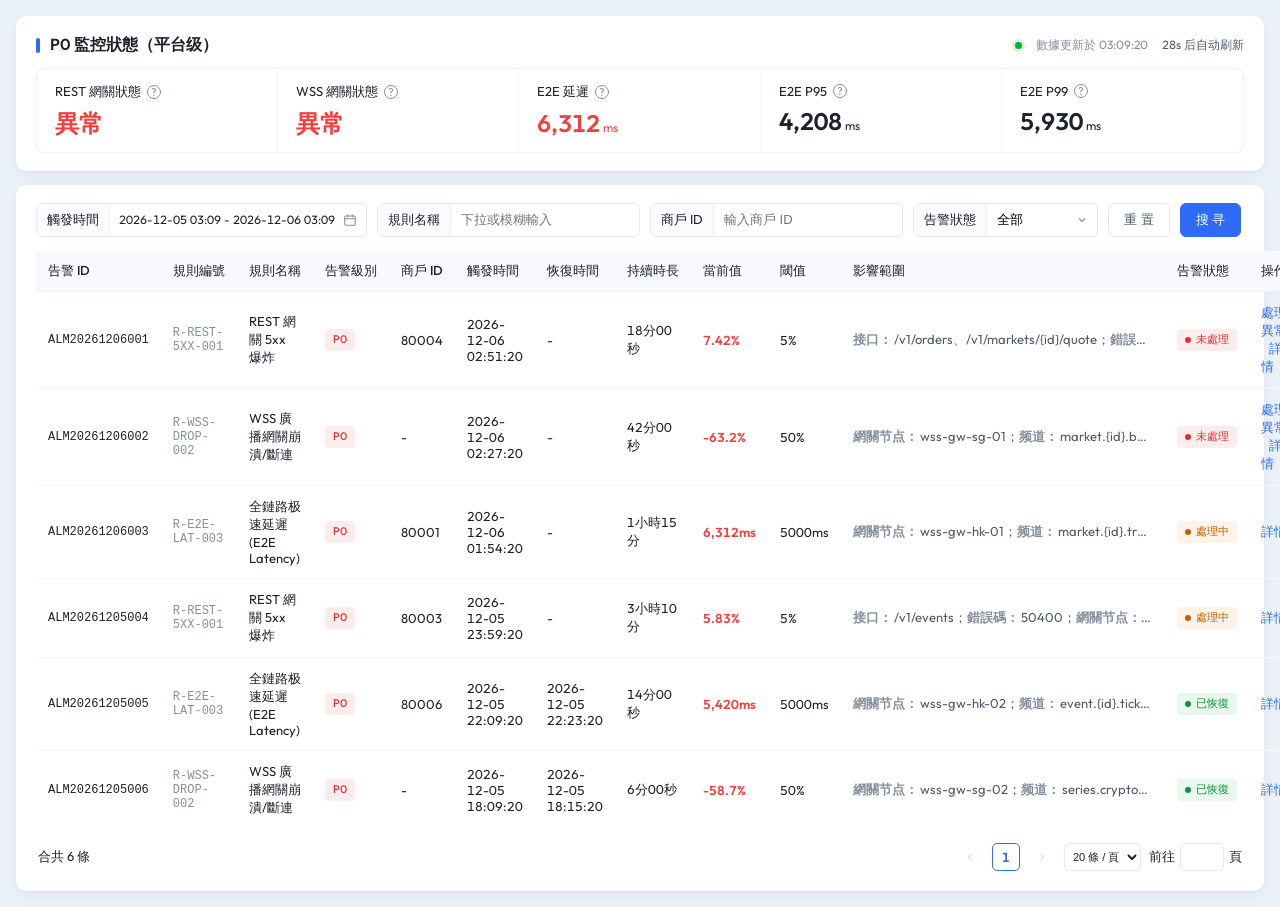
==== commit 8ec85ba3: "style(ui): 對齊基線界面規範並統一子頁樣式 - api-alarm.html、api-detail.html 按基線重做：合併重複 :root、補齊七檔字號、頁頭與篩選欄間距、分頁器樣式 -" ====
--- a/api-alarm.html
+++ b/api-alarm.html
@@ -5,46 +5,47 @@
 
 <meta charset="utf-8"><meta name="viewport" content="width=device-width,initial-scale=1">
 <title>API 推送異常 · 數據中台管理系統</title>
+<script>
+/* 被 dmp.html 以 iframe 載入時收起自身外框，避免雙層側欄與頂欄 */
+if(window.self!==window.top)document.documentElement.classList.add('is-embedded');
+</script>
 <style>
-/* ===== 數據中台 原型樣式（貼合線上 Element Plus 風格） ===== */
-:root{
-  --primary:#2e6bf0; --primary-hover:#4a82f5; --primary-light:#eaf1fe;
-  --bg:#f3f6fb; --card:#ffffff; --border:#e6ebf3; --border-dark:#d9e1ec;
-  --text:#1f2d3d; --text-2:#5e6d82; --text-3:#8a97ab;
-  --success:#16a34a; --success-bg:#e8f8ee;
-  --danger:#e5484d; --danger-bg:#feecec;
-  --warning:#d97706; --warning-bg:#fef3e2;
-  --info:#0891b2; --info-bg:#e6f7fb;
-  --sidebar-w:208px; --topbar-h:56px; --tabs-h:40px;
-  --radius:8px;
-  --shadow:0 1px 3px rgba(31,45,61,.06),0 4px 16px rgba(31,45,61,.05);
-}
+/* ===== 數據中台 原型樣式：變數對齊 assets/app.css 基線（統一在下方 :root 定義） ===== */
 *{box-sizing:border-box;margin:0;padding:0}
 html,body{height:100%}
-body{font-family:-apple-system,BlinkMacSystemFont,"Segoe UI","PingFang SC","Microsoft YaHei","Noto Sans CJK TC",sans-serif;
-  font-size:13px;color:var(--text);background:var(--bg)}
+body{font-family:Outfit,"Noto Sans SC","Helvetica Neue",Helvetica,"PingFang SC","Hiragino Sans GB","Microsoft YaHei","微软雅黑",Arial,sans-serif;
+  font-size:var(--fs-table);color:var(--text);background:var(--bg)}
+.num{font-variant-numeric:tabular-nums;font-feature-settings:"tnum" 1}
 a{color:var(--primary);text-decoration:none;cursor:pointer}
 a:hover{color:var(--primary-hover)}
+
+/* ===== 嵌入管理面 iframe 時：收起自身外框，避免與管理面形成雙層界面 ===== */
+html.is-embedded .sidebar,
+html.is-embedded .topbar,
+html.is-embedded .pagetabs{display:none}
+html.is-embedded .layout{grid-template-columns:1fr;height:100%}
+html.is-embedded body{background:transparent}
+html.is-embedded .content{padding:16px}
 
 /* ===== 佈局 ===== */
 .layout{display:grid;grid-template-columns:var(--sidebar-w) 1fr;height:100vh;overflow:hidden}
 .sidebar{background:#fff;border-right:1px solid var(--border);display:flex;flex-direction:column;overflow-y:auto}
-.logo{display:flex;align-items:center;gap:8px;padding:16px 18px;font-size:17px;font-weight:700;color:var(--primary);letter-spacing:.5px}
-.logo .logo-mark{width:26px;height:26px;border-radius:7px;background:linear-gradient(135deg,#2e6bf0,#5f9bff);
-  display:inline-flex;align-items:center;justify-content:center;color:#fff;font-size:13px;font-weight:800}
+.logo{display:flex;align-items:center;gap:8px;padding:16px 18px;font-size:var(--fs-page);font-weight:700;color:var(--primary);letter-spacing:.5px}
+.logo .logo-mark{width:26px;height:26px;border-radius:7px;background:linear-gradient(135deg,#2f6bf6,#7ba3ff);
+  display:inline-flex;align-items:center;justify-content:center;color:#fff;font-size:var(--fs-table);font-weight:800}
 .menu{padding:4px 10px 20px}
 .menu-item,.menu-group-title{display:flex;align-items:center;gap:9px;padding:9px 12px;border-radius:6px;
-  color:var(--text-2);cursor:pointer;font-size:13.5px;user-select:none;position:relative}
+  color:var(--text-2);cursor:pointer;font-size:var(--fs-body);user-select:none;position:relative}
 .menu-item:hover,.menu-group-title:hover{background:#f4f7fd;color:var(--text)}
 .menu-item.active{color:var(--primary);background:var(--primary-light);font-weight:600}
 .menu-item .dot{width:6px;height:6px;border-radius:50%;background:currentColor;opacity:.55;margin-left:2px}
 .menu-sub{padding-left:14px}
-.menu-sub .menu-item{padding:8px 12px 8px 31px;font-size:13px}
+.menu-sub .menu-item{padding:8px 12px 8px 31px;font-size:var(--fs-table)}
 .menu-sub .menu-item.active::before{content:"";position:absolute;left:18px;top:50%;transform:translateY(-50%);
   width:4px;height:4px;border-radius:50%;background:var(--primary)}
 .menu-item .icon,.menu-group-title .icon{width:16px;text-align:center;flex:none}
-.caret{margin-left:auto;font-size:10px;color:var(--text-3);transition:transform .2s}
-.badge-new{margin-left:auto;background:var(--danger);color:#fff;font-size:10px;padding:1px 6px;border-radius:9px;font-weight:600;transform:scale(.92)}
+.caret{margin-left:auto;font-size:var(--fs-tag);color:var(--text-3);transition:transform .2s}
+.badge-new{margin-left:auto;background:var(--danger);color:#fff;font-size:var(--fs-tag);padding:1px 6px;border-radius:9px;font-weight:600;transform:scale(.92)}
 
 .main{display:flex;flex-direction:column;min-width:0;overflow:hidden}
 .topbar{height:var(--topbar-h);background:#fff;border-bottom:1px solid var(--border);
@@ -52,106 +53,157 @@
 .topbar .clock{color:var(--text-2);font-variant-numeric:tabular-nums}
 .topbar .user{display:flex;align-items:center;gap:6px;color:var(--text);cursor:pointer}
 .topbar .avatar{width:24px;height:24px;border-radius:50%;background:var(--primary-light);color:var(--primary);
-  display:inline-flex;align-items:center;justify-content:center;font-size:12px;font-weight:700}
+  display:inline-flex;align-items:center;justify-content:center;font-size:var(--fs-help);font-weight:700}
 .pagetabs{height:var(--tabs-h);background:#eef2f8;display:flex;align-items:flex-end;gap:6px;padding:6px 12px 0;flex:none}
-.pagetab{background:#dde5f0;color:var(--text-2);padding:7px 16px;border-radius:8px 8px 0 0;font-size:12.5px;cursor:default}
+.pagetab{background:#dde5f0;color:var(--text-2);padding:7px 16px;border-radius:8px 8px 0 0;font-size:var(--fs-table);cursor:default}
 .pagetab.active{background:#fff;color:var(--primary);font-weight:600}
 .pagetab .x{margin-left:8px;color:var(--text-3);font-size:11px}
 .content{flex:1;overflow:auto;padding:16px 18px 40px}
 
 /* ===== 卡片 ===== */
-.card{background:var(--card);border:1px solid var(--border);border-radius:var(--radius);box-shadow:var(--shadow)}
+.card{background:var(--card);border-radius:10px;box-shadow:var(--shadow);padding:18px 20px}
 .card + .card{margin-top:14px}
-.card-head{display:flex;align-items:center;gap:10px;padding:13px 16px;border-bottom:1px solid var(--border)}
+.card-head{display:flex;align-items:center;gap:10px;padding:0 0 12px}
 .card-head .bar{width:4px;height:15px;border-radius:2px;background:var(--primary)}
-.card-head h3{font-size:14px;font-weight:600}
-.card-head .extra{margin-left:auto;color:var(--text-3);font-size:12px;display:flex;gap:14px;align-items:center}
-.card-body{padding:16px}
+.card-head h3{font-size:var(--fs-block);font-weight:600}
+.card-head .extra{margin-left:auto;color:var(--text-3);font-size:var(--fs-help);display:flex;gap:14px;align-items:center}
+.card-body{padding:0}
+/* 卡片内标题行：与 dmp 原生页 .card > h2.page-title 一致 */
+.card-title-row{display:flex;align-items:center;gap:10px;margin-bottom:14px;flex-wrap:wrap}
+.card-title-row .head-right{margin-left:auto}
+/* 卡片底部状态条：刷新时间等元信息 */
+.card-foot{display:flex;align-items:center;justify-content:flex-end;gap:8px;
+  margin-top:12px;padding-top:11px;border-top:1px solid var(--border-light)}
+/* 无边框的筛选项（日期范围等自绘控件用） */
+.filters{display:flex;flex-wrap:wrap;gap:10px;row-gap:10px;align-items:center;margin:0 0 14px}
+/* 表格基础样式：与 dmp 原生页一致 */
+table{width:100%;border-collapse:collapse;font-size:var(--fs-table)}
+thead th{background:#f7f9fc;color:var(--text-sub);font-weight:500;text-align:left;
+  padding:11px 12px;border-bottom:1px solid var(--border-light);white-space:nowrap}
+tbody td{padding:12px;border-bottom:1px solid #f4f6fa;color:var(--text-sub);vertical-align:middle}
+tbody tr:last-child td{border-bottom:0}
+tbody tr:hover{background:#fafcff}
+td.name{color:var(--text);font-weight:500}
+/* 分頁器：與基線 assets/app.css 一致 */
+.pager{display:flex;align-items:center;justify-content:flex-end;gap:8px;padding:14px 2px 2px;
+  color:var(--text-sub);font-size:var(--fs-table);flex-wrap:wrap}
+.pager .total{margin-right:auto}
+.pg{display:inline-flex;align-items:center;justify-content:center;min-width:28px;height:28px;padding:0 6px;
+  border-radius:5px;color:var(--text-sub);cursor:pointer;border:1px solid transparent;
+  font-variant-numeric:tabular-nums;font-feature-settings:"tnum" 1;font-size:var(--fs-table);transition:.14s}
+.pg:hover{background:#f2f5fa}
+.pg.active{border-color:var(--primary);color:var(--primary);font-weight:600}
+.pg.disabled{color:var(--text-disabled);cursor:not-allowed}
+.pg.disabled:hover{background:none}
+.pager select{height:28px;border:1px solid var(--border);border-radius:5px;padding:0 4px;
+  background:#fff;font-size:var(--fs-tag);color:var(--text-sub);cursor:pointer}
+.pager .jump{display:flex;align-items:center;gap:5px}
+.pager .jump input{width:44px;height:28px;border:1px solid var(--border);border-radius:5px;
+  text-align:center;font-size:var(--fs-tag);color:var(--text);outline:none}
+.pager .jump input:focus{border-color:var(--primary)}
+
+.f-item-plain{height:34px;border:0;background:transparent;gap:8px}
+/* 含日期範圍的篩選項：放開溢出，否則下拉面板會被裁掉 */
+.f-item:has(.drp){overflow:visible}
+.f-label-plain{color:var(--text-sub);white-space:nowrap;font-size:var(--fs-table)}
 
 /* ===== 篩選欄 ===== */
-.filterbar{display:flex;flex-wrap:wrap;gap:14px 22px;align-items:flex-end;padding:14px 16px}
-.f-item{display:flex;align-items:center;gap:8px}
-.f-item label{color:var(--text-2);white-space:nowrap;font-size:12.5px}
-.input,.select{height:32px;border:1px solid var(--border-dark);border-radius:6px;padding:0 10px;font-size:12.5px;
+.f-item{display:flex;align-items:center;flex:0 0 auto;height:34px;border:1px solid var(--border);
+  border-radius:6px;background:#fff;overflow:hidden;transition:.14s}
+.f-item:focus-within{border-color:var(--primary);box-shadow:0 0 0 3px rgba(47,107,246,.09)}
+.f-label{flex:none;padding:0 10px;color:var(--text-sub);background:#fafbfd;height:100%;
+  display:flex;align-items:center;border-right:1px solid var(--border-light);
+  white-space:nowrap;font-size:var(--fs-table)}
+.f-input{height:100%;border:0;padding:0 10px;min-width:104px;background:transparent;font-size:var(--fs-table)}
+.f-select{height:100%;border:0;padding:0 26px 0 10px;background:transparent;font-size:var(--fs-table);cursor:pointer;appearance:none;
+  background-image:url("data:image/svg+xml;charset=utf8,%3Csvg xmlns='http://www.w3.org/2000/svg' width='12' height='12' viewBox='0 0 24 24' fill='none' stroke='%2386909c' stroke-width='2.4'%3E%3Cpath d='M6 9l6 6 6-6'/%3E%3C/svg%3E");
+  background-repeat:no-repeat;background-position:right 9px center;min-width:88px}
+.input,.select{height:34px;border:1px solid var(--border);border-radius:6px;padding:0 10px;font-size:var(--fs-table);
   color:var(--text);background:#fff;outline:none;min-width:170px;transition:border-color .15s}
 .input:focus,.select:focus{border-color:var(--primary)}
-.input::placeholder{color:#aab4c4}
+.input::placeholder{color:var(--text-disabled)}
 select.select{cursor:pointer}
-.btn{height:32px;padding:0 16px;border-radius:6px;border:1px solid var(--border-dark);background:#fff;
-  color:var(--text-2);font-size:12.5px;cursor:pointer;transition:all .15s}
-.btn:hover{border-color:var(--primary);color:var(--primary)}
+.btn{display:inline-flex;align-items:center;justify-content:center;gap:6px;height:34px;padding:0 15px;
+  border-radius:6px;border:1px solid var(--border);background:#fff;color:var(--text-2);
+  font-size:var(--fs-table);cursor:pointer;transition:.16s;white-space:nowrap}
+.btn:hover{border-color:#c3cee0;color:var(--primary)}
 .btn-primary{background:var(--primary);border-color:var(--primary);color:#fff}
 .btn-primary:hover{background:var(--primary-hover);color:#fff}
 .btn-danger{background:var(--danger);border-color:var(--danger);color:#fff}
-.btn-sm{height:26px;padding:0 10px;font-size:12px}
+.btn-sm{height:26px;padding:0 10px;font-size:var(--fs-help)}
 .btn[disabled]{opacity:.45;cursor:not-allowed;pointer-events:none}
 
 /* ===== 表格 ===== */
-.tbl-wrap{overflow-x:auto}
-table.tbl{width:100%;border-collapse:collapse;font-size:12.5px}
-.tbl thead th{background:#f7f9fc;color:var(--text-2);font-weight:600;text-align:left;
-  padding:11px 12px;border-bottom:1px solid var(--border);white-space:nowrap}
-.tbl tbody td{padding:11px 12px;border-bottom:1px solid #f0f3f9;white-space:nowrap;color:var(--text)}
-.tbl tbody tr:hover{background:#f7faff}
-.tbl .num{font-variant-numeric:tabular-nums}
-.tbl .link{color:var(--primary);cursor:pointer}
-.tbl .link:hover{text-decoration:underline}
 .sort-th{cursor:pointer;user-select:none}
-.sort-th .arr{font-size:10px;color:var(--text-3);margin-left:4px}
-.mono{font-family:"SFMono-Regular",Consolas,"Liberation Mono",monospace;font-size:12px}
-.cell-sub{color:var(--text-3);font-size:11.5px;margin-top:2px}
+.sort-th .arr{font-size:var(--fs-tag);color:var(--text-3);margin-left:4px}
+.mono{font-family:"SFMono-Regular",Consolas,"Liberation Mono",monospace;font-size:var(--fs-help)}
+.cell-sub{color:var(--text-3);font-size:var(--fs-help);margin-top:2px}
 
 /* ===== 標籤 / 狀態 ===== */
-.tag{display:inline-flex;align-items:center;gap:5px;padding:2px 9px;border-radius:4px;font-size:12px;line-height:18px;border:1px solid transparent}
+.tag{display:inline-flex;align-items:center;gap:5px;height:22px;padding:0 8px;border-radius:4px;
+  font-size:var(--fs-tag);font-weight:500;line-height:1;white-space:nowrap}
 .tag .s-dot{width:6px;height:6px;border-radius:50%;background:currentColor}
-.tag-success{background:var(--success-bg);color:var(--success)}
-.tag-danger{background:var(--danger-bg);color:var(--danger)}
-.tag-warning{background:var(--warning-bg);color:var(--warning)}
-.tag-info{background:var(--info-bg);color:var(--info)}
-.tag-gray{background:#f0f2f5;color:var(--text-2)}
-.col-scope{font-size:12.5px;color:var(--text-2)}
+.tag-success{background:#e8f8ec;color:#12923c}
+.tag-danger{background:#fdecec;color:#d33}
+.tag-warning{background:#fff3e8;color:#c25e00}
+.tag-info{background:var(--primary-light);color:var(--primary)}
+.tag-gray{background:#f2f5fa;color:var(--text-help)}
+.col-scope{font-size:var(--fs-table);color:var(--text-2)}
 .scope-ellipsis{display:block;max-width:300px;overflow:hidden;text-overflow:ellipsis;white-space:nowrap}
-.scope-tip{position:fixed;z-index:9999;max-width:480px;background:#1f2733;color:#fff;font-size:12.5px;line-height:1.75;padding:9px 11px;border-radius:7px;box-shadow:0 8px 24px rgba(15,23,42,.28);pointer-events:none;white-space:normal;word-break:break-word}
+.scope-tip{position:fixed;z-index:9999;max-width:480px;background:#1f2733;color:#fff;font-size:var(--fs-table);line-height:1.75;padding:9px 11px;border-radius:7px;box-shadow:0 8px 24px rgba(15,23,42,.28);pointer-events:none;white-space:normal;word-break:break-word}
 .tag-blue{background:var(--primary-light);color:var(--primary)}
-.method{font-weight:700;font-size:11.5px;padding:1px 7px;border-radius:4px}
+.method{font-weight:700;font-size:var(--fs-help);padding:1px 7px;border-radius:4px}
 .m-get{background:#e8f8ee;color:var(--success)} .m-post{background:var(--primary-light);color:var(--primary)}
 .m-put{background:var(--warning-bg);color:var(--warning)} .m-del{background:var(--danger-bg);color:var(--danger)}
 .code-2xx{color:var(--success)} .code-3xx{color:var(--info)} .code-4xx{color:var(--warning)} .code-5xx{color:var(--danger);font-weight:600}
 
 /* ===== 指標卡 ===== */
-.stat-grid{display:grid;grid-template-columns:repeat(auto-fit,minmax(165px,1fr));gap:12px}
 .stat{border:1px solid var(--border);border-radius:var(--radius);padding:14px 16px;background:#fff;position:relative;transition:box-shadow .15s}
 .stat:hover{box-shadow:var(--shadow)}
-.stat .s-label{color:var(--text-2);font-size:12px;display:flex;align-items:center;gap:5px}
-.stat .s-value{font-size:24px;font-weight:700;margin-top:8px;font-variant-numeric:tabular-nums;line-height:1.15}
-.stat .s-value .unit{font-size:12px;color:var(--text-3);font-weight:400;margin-left:3px}
-.stat .s-foot{margin-top:7px;font-size:11.5px;color:var(--text-3)}
+.stat .s-label{color:var(--text-2);font-size:var(--fs-help);display:flex;align-items:center;gap:5px}
+.stat .s-value{font-size:24px;font-weight:600;margin-top:8px;font-variant-numeric:tabular-nums;font-feature-settings:"tnum" 1;line-height:1.15}
+.stat .s-value .unit{font-size:var(--fs-help);color:var(--text-3);font-weight:400;margin-left:3px}
+.stat .s-foot{margin-top:7px;font-size:var(--fs-help);color:var(--text-3)}
 .stat .s-foot .up{color:var(--danger)} .stat .s-foot .down{color:var(--success)}
 .stat.status-ok .s-value{color:var(--success)} .stat.status-bad .s-value{color:var(--danger)}
+/* ===== 指標列表（P0 監控狀態） ===== */
+/* 橫排指標卡：一列 5 項，指標名在上、數值在下 */
+.m-list{display:grid;grid-template-columns:repeat(5,1fr);gap:0;
+  border:1px solid var(--border-light);border-radius:8px;overflow:hidden;background:#fff}
+.m-row{padding:14px 18px;border-right:1px solid #f4f6fa;transition:background .14s;min-width:0}
+.m-row:last-child{border-right:0}
+.m-row:hover{background:#fafcff}
+.m-name{display:flex;align-items:center;gap:6px;color:var(--text-sub);font-size:var(--fs-table);
+  white-space:nowrap;overflow:hidden;text-overflow:ellipsis}
+.m-val{margin-top:9px;font-size:var(--fs-stat);font-weight:600;color:var(--text);
+  font-variant-numeric:tabular-nums;font-feature-settings:"tnum" 1;white-space:nowrap;line-height:1.15}
+.m-val .unit{font-size:var(--fs-help);font-weight:400;color:var(--text-help);margin-left:3px}
+.m-val.val-ok{color:var(--success)}
+.m-val.val-bad{color:var(--danger)}
+/* 5 項橫排優先：容器夠寬時始終一列 5 項，僅在極窄時降級 */
+@media (max-width:900px){.m-list{grid-template-columns:repeat(3,1fr)}
+  .m-row{border-right:1px solid #f4f6fa;border-bottom:1px solid #f4f6fa}
+  .m-row:nth-child(3n){border-right:0}
+  .m-row:nth-last-child(-n+2){border-bottom:0}}
+@media (max-width:560px){.m-list{grid-template-columns:repeat(2,1fr)}
+  .m-row:nth-child(2n){border-right:0}}
+
 .help{width:14px;height:14px;border-radius:50%;border:1px solid var(--text-3);color:var(--text-3);
-  display:inline-flex;align-items:center;justify-content:center;font-size:10px;cursor:help;position:relative;flex:none}
+  display:inline-flex;align-items:center;justify-content:center;font-size:var(--fs-tag);cursor:help;position:relative;flex:none}
 .help:hover{border-color:var(--primary);color:var(--primary)}
 .help:hover::after{content:attr(data-tip);position:absolute;left:-8px;bottom:calc(100% + 7px);
-  background:#1f2d3d;color:#fff;font-size:12px;font-weight:400;line-height:1.75;padding:9px 12px;border-radius:6px;
+  background:#1d2129;color:#fff;font-size:var(--fs-help);font-weight:400;line-height:1.75;padding:9px 12px;border-radius:6px;
   width:290px;max-width:70vw;white-space:pre-line;text-align:left;z-index:90;box-shadow:0 8px 24px rgba(0,0,0,.22)}
 .help:hover::before{content:"";position:absolute;left:2px;bottom:calc(100% + 1px);
-  border:6px solid transparent;border-top-color:#1f2d3d;z-index:90}
+  border:6px solid transparent;border-top-color:#1d2129;z-index:90}
 
 /* ===== 頁簽（詳情頁大頁簽） ===== */
 .bigtabs{display:flex;gap:4px;border-bottom:1px solid var(--border);background:#fff;padding:0 16px;border-radius:var(--radius) var(--radius) 0 0}
-.bigtab{padding:13px 20px;cursor:pointer;color:var(--text-2);font-size:13.5px;border-bottom:2px solid transparent;margin-bottom:-1px}
+.bigtab{padding:13px 20px;cursor:pointer;color:var(--text-2);font-size:var(--fs-body);border-bottom:2px solid transparent;margin-bottom:-1px}
 .bigtab:hover{color:var(--primary)}
 .bigtab.active{color:var(--primary);border-bottom-color:var(--primary);font-weight:600}
 
 /* ===== 分頁 ===== */
-.pagination{display:flex;align-items:center;gap:8px;justify-content:flex-end;padding:13px 16px;color:var(--text-2);font-size:12.5px;flex-wrap:wrap}
-.pagination .total{margin-right:auto}
-.pg-btn{min-width:28px;height:28px;border:1px solid var(--border-dark);border-radius:5px;background:#fff;color:var(--text-2);
-  cursor:pointer;padding:0 8px;font-size:12.5px}
-.pg-btn:hover{border-color:var(--primary);color:var(--primary)}
-.pg-btn.cur{background:var(--primary);border-color:var(--primary);color:#fff}
-.pg-btn[disabled]{opacity:.4;cursor:not-allowed}
-.pg-jump .input{min-width:0;width:48px;height:28px;text-align:center}
 
 /* ===== 抽屜 / 彈窗 ===== */
 .mask{position:fixed;inset:0;background:rgba(15,23,42,.42);z-index:100;opacity:0;pointer-events:none;transition:opacity .2s}
@@ -160,57 +212,57 @@
   transform:translateX(100%);transition:transform .25s;display:flex;flex-direction:column;box-shadow:-6px 0 24px rgba(0,0,0,.12)}
 .drawer.show{transform:none}
 .drawer-head{display:flex;align-items:center;padding:15px 20px;border-bottom:1px solid var(--border)}
-.drawer-head h3{font-size:15px}
+.drawer-head h3{font-size:var(--fs-block)}
 .drawer-head .close{margin-left:auto;cursor:pointer;color:var(--text-3);font-size:18px;line-height:1;padding:2px 6px;border-radius:4px}
 .drawer-head .close:hover{background:#f0f2f5;color:var(--text)}
 .drawer-body{flex:1;overflow:auto;padding:18px 20px}
-.kv{display:grid;grid-template-columns:110px 1fr;gap:10px 16px;font-size:12.5px}
+.kv{display:grid;grid-template-columns:110px 1fr;gap:10px 16px;font-size:var(--fs-table)}
 .kv .k{color:var(--text-3)}
 .kv .v{color:var(--text);word-break:break-all}
 .log-block{margin-top:16px;background:#0f172a;color:#c9d6e8;border-radius:8px;padding:14px 16px;
-  font-family:Consolas,monospace;font-size:12px;line-height:1.7;white-space:pre-wrap;word-break:break-all}
-.section-title{font-size:13px;font-weight:600;margin:18px 0 10px;display:flex;align-items:center;gap:8px}
+  font-family:Consolas,monospace;font-size:var(--fs-help);line-height:1.7;white-space:pre-wrap;word-break:break-all}
+.section-title{font-size:var(--fs-table);font-weight:600;margin:18px 0 10px;display:flex;align-items:center;gap:8px}
 .section-title::before{content:"";width:3px;height:12px;background:var(--primary);border-radius:2px}
 
 .dialog{position:fixed;top:50%;left:50%;transform:translate(-50%,-50%) scale(.96);background:#fff;border-radius:10px;
   z-index:102;width:420px;max-width:92vw;opacity:0;pointer-events:none;transition:all .18s;box-shadow:0 12px 40px rgba(0,0,0,.18)}
 .dialog.show{opacity:1;pointer-events:auto;transform:translate(-50%,-50%) scale(1)}
-.dialog-body{padding:24px 22px 12px;font-size:13.5px;line-height:1.7}
+.dialog-body{padding:24px 22px 12px;font-size:var(--fs-body);line-height:1.7}
 .dialog-foot{display:flex;justify-content:flex-end;gap:10px;padding:12px 18px 18px}
 .dialog-x{position:absolute;top:10px;right:12px;width:28px;height:28px;display:flex;align-items:center;justify-content:center;
-  color:var(--text-3);font-size:15px;line-height:1;border-radius:6px;cursor:pointer;z-index:2;user-select:none;transition:background .15s,color .15s}
+  color:var(--text-3);font-size:var(--fs-block);line-height:1;border-radius:6px;cursor:pointer;z-index:2;user-select:none;transition:background .15s,color .15s}
 .dialog-x:hover{background:#f0f2f5;color:var(--text)}
 .dialog-bare .dialog-body{padding-bottom:22px}
 
 /* ===== 空態 ===== */
 .empty{padding:56px 20px;text-align:center;color:var(--text-3)}
 .empty .e-icon{font-size:40px;opacity:.5;margin-bottom:12px}
-.empty .e-text{font-size:13px}
+.empty .e-text{font-size:var(--fs-table)}
 
 /* ===== 提示條 / 刷新 ===== */
-.banner{display:flex;align-items:center;gap:9px;border-radius:8px;padding:10px 14px;font-size:12.5px;margin-bottom:14px}
+.banner{display:flex;align-items:center;gap:9px;border-radius:8px;padding:10px 14px;font-size:var(--fs-table);margin-bottom:14px}
 .banner-warn{background:var(--warning-bg);color:var(--warning);border:1px solid #f5ddb3}
 .banner-info{background:var(--info-bg);color:var(--info);border:1px solid #b9e6f0}
-.refresh-meta{display:flex;align-items:center;gap:10px;color:var(--text-3);font-size:12px}
+.refresh-meta{display:flex;align-items:center;gap:10px;color:var(--text-3);font-size:var(--fs-help)}
 .refresh-meta .dot-live{width:7px;height:7px;border-radius:50%;background:var(--success);box-shadow:0 0 0 3px rgba(22,163,74,.15)}
 .refresh-meta .count{font-variant-numeric:tabular-nums;color:var(--text-2)}
 
 /* ===== 吐司 ===== */
 .toast{position:fixed;top:70px;left:50%;transform:translateX(-50%) translateY(-8px);background:#fff;border:1px solid var(--border);
-  box-shadow:var(--shadow);border-radius:8px;padding:10px 18px;z-index:300;font-size:13px;opacity:0;transition:all .2s;pointer-events:none}
+  box-shadow:var(--shadow);border-radius:8px;padding:10px 18px;z-index:300;font-size:var(--fs-table);opacity:0;transition:all .2s;pointer-events:none}
 .toast.show{opacity:1;transform:translateX(-50%) translateY(0)}
 .toast.success{border-color:#b7ebc6;color:var(--success)}
 .toast.error{border-color:#f5c2c4;color:var(--danger)}
 
 /* ===== 演示控制 ===== */
 .demo-fab{position:fixed;right:18px;bottom:18px;z-index:200}
-.demo-fab .fab-btn{background:#1f2d3d;color:#fff;border:none;border-radius:20px;padding:8px 16px;cursor:pointer;font-size:12.5px;box-shadow:var(--shadow)}
+.demo-fab .fab-btn{background:#1d2129;color:#fff;border:none;border-radius:20px;padding:8px 16px;cursor:pointer;font-size:var(--fs-table);box-shadow:var(--shadow)}
 .demo-fab .fab-panel{position:absolute;right:0;bottom:42px;width:230px;background:#fff;border:1px solid var(--border);
   border-radius:10px;box-shadow:var(--shadow);padding:12px;display:none}
 .demo-fab.open .fab-panel{display:block}
-.fab-panel h4{font-size:12.5px;margin-bottom:8px;color:var(--text-2)}
+.fab-panel h4{font-size:var(--fs-table);margin-bottom:8px;color:var(--text-2)}
 .fab-panel .opt{display:block;width:100%;text-align:left;border:1px solid var(--border);background:#fff;border-radius:6px;
-  padding:6px 10px;margin-bottom:6px;cursor:pointer;font-size:12px;color:var(--text)}
+  padding:6px 10px;margin-bottom:6px;cursor:pointer;font-size:var(--fs-help);color:var(--text)}
 .fab-panel .opt.on{border-color:var(--primary);color:var(--primary);background:var(--primary-light)}
 
 /* ===== 下拉（更多） ===== */
@@ -218,15 +270,15 @@
 .dropdown-menu{position:absolute;right:0;top:calc(100% + 4px);background:#fff;border:1px solid var(--border);border-radius:8px;
   box-shadow:var(--shadow);min-width:140px;padding:6px;display:none;z-index:50}
 .dropdown.open .dropdown-menu{display:block}
-.dropdown-menu .dd-item{padding:8px 14px;border-radius:6px;font-size:12.5px;color:var(--text);cursor:pointer;white-space:nowrap}
+.dropdown-menu .dd-item{padding:8px 14px;border-radius:6px;font-size:var(--fs-table);color:var(--text);cursor:pointer;white-space:nowrap}
 .dropdown-menu .dd-item:hover{background:var(--primary-light);color:var(--primary)}
 .dropdown-menu .dd-item.danger{color:var(--danger)}
 .dropdown-menu .dd-item.danger:hover{background:var(--danger-bg)}
 
 /* ===== 頭部資訊條（詳情頁） ===== */
 .page-head{display:flex;align-items:center;gap:12px;margin-bottom:14px;flex-wrap:wrap}
-.page-head h2{font-size:17px}
-.page-head .back{display:inline-flex;align-items:center;gap:5px;color:var(--text-2);cursor:pointer;font-size:13px}
+.page-head h2{font-size:var(--fs-page)}
+.page-head .back{display:inline-flex;align-items:center;gap:5px;color:var(--text-2);cursor:pointer;font-size:var(--fs-table)}
 .page-head .back:hover{color:var(--primary)}
 .head-tags{display:flex;gap:8px;align-items:center}
 .head-right{margin-left:auto}
@@ -234,7 +286,7 @@
 /* ===== 圖表容器 ===== */
 .chart{width:100%;height:230px}
 .chart-lg{height:260px}
-.chart-legend{display:flex;gap:16px;font-size:12px;color:var(--text-2);margin-bottom:6px}
+.chart-legend{display:flex;gap:16px;font-size:var(--fs-help);color:var(--text-2);margin-bottom:6px}
 .chart-legend .lg{display:inline-flex;align-items:center;gap:6px}
 .chart-legend .lg i{width:10px;height:10px;border-radius:2px;display:inline-block}
 
@@ -244,8 +296,8 @@
 
 /* ===== 商戶詳情頭部（與線上商戶明細一致） ===== */
 .mh-grid{display:grid;grid-template-columns:repeat(4,1fr);gap:10px 24px;margin-top:16px}
-.mh-label{color:var(--text-3);font-size:12px}
-.mh-value{font-size:13px;margin-top:5px;color:var(--text);word-break:break-all}
+.mh-label{color:var(--text-3);font-size:var(--fs-help)}
+.mh-value{font-size:var(--fs-table);margin-top:5px;color:var(--text);word-break:break-all}
 .mh-name{font-size:16px;font-weight:700;line-height:1.3}
 
 /* ===== 大号中间弹窗 ===== */
@@ -253,51 +305,52 @@
 .dialog-body{max-height:72vh;overflow:auto}
 
 /* ===== 日期時間範圍选择器 ===== */
-.drp{position:relative;display:inline-flex;align-items:center;gap:10px;height:32px;border:1px solid var(--border-dark);
-  border-radius:6px;background:#fff;padding:0 10px;cursor:pointer;min-width:270px;transition:border-color .15s;user-select:none}
-.drp:hover,.drp.open{border-color:var(--primary)}
-.drp .drp-val{font-size:12.5px;color:var(--text);white-space:nowrap}
-.drp .drp-val.placeholder{color:#aab4c4}
-.drp .drp-icon{color:var(--text-3);margin-left:auto;font-size:13px}
+/* 日期範圍：嵌在 .f-item 內，自身不再畫邊框，避免框中框 */
+.drp{position:relative;display:inline-flex;align-items:center;gap:8px;height:100%;
+  background:transparent;padding:0 9px;cursor:pointer;min-width:172px;user-select:none}
+.drp .drp-val{font-size:var(--fs-help);color:var(--text);white-space:nowrap;
+  font-variant-numeric:tabular-nums;font-feature-settings:"tnum" 1}
+.drp .drp-val.placeholder{color:var(--text-disabled)}
+.drp .drp-icon{display:inline-flex;align-items:center;color:var(--text-3);margin-left:auto;flex:none}
 .drp-panel{position:absolute;top:calc(100% + 6px);left:0;background:#fff;border:1px solid var(--border);border-radius:8px;
   box-shadow:var(--shadow);padding:14px;width:360px;z-index:60;display:none;cursor:default}
 .drp.open .drp-panel{display:block}
 .drp-panel .presets{display:flex;flex-wrap:wrap;gap:6px;margin-bottom:12px}
-.drp-panel .preset{border:1px solid var(--border);border-radius:5px;padding:4px 10px;font-size:12px;cursor:pointer;color:var(--text-2)}
+.drp-panel .preset{border:1px solid var(--border);border-radius:5px;padding:4px 10px;font-size:var(--fs-help);cursor:pointer;color:var(--text-2)}
 .drp-panel .preset:hover{border-color:var(--primary);color:var(--primary)}
-.drp-panel .dt-row{display:flex;align-items:center;gap:8px;margin-bottom:12px;font-size:12px;color:var(--text-2);white-space:nowrap}
-.drp-panel .dt-row input{flex:1;min-width:0;height:30px;border:1px solid var(--border-dark);border-radius:6px;padding:0 8px;font-size:12px;color:var(--text)}
+.drp-panel .dt-row{display:flex;align-items:center;gap:8px;margin-bottom:12px;font-size:var(--fs-help);color:var(--text-2);white-space:nowrap}
+.drp-panel .dt-row input{flex:1;min-width:0;height:30px;border:1px solid var(--border-dark);border-radius:6px;padding:0 8px;font-size:var(--fs-help);color:var(--text)}
 
 /* ===== 調用趨勢：時間維度选择器 + 自定義日历 ===== */
 .trend-bar{display:flex;align-items:center;gap:14px;margin-bottom:8px}
 .chip{display:inline-flex;align-items:center;gap:6px;height:28px;padding:0 12px;border-radius:14px;
-  background:#fff;border:1px solid var(--border-dark);font-size:12px;color:var(--text-2);cursor:pointer}
+  background:#fff;border:1px solid var(--border-dark);font-size:var(--fs-help);color:var(--text-2);cursor:pointer}
 .chip:hover{border-color:var(--primary);color:var(--primary)}
 .trend-dim{position:relative;display:inline-flex;align-items:center;gap:8px;height:32px;border:1px solid var(--border-dark);
   border-radius:6px;background:#fff;padding:0 12px;cursor:pointer;user-select:none;transition:border-color .15s}
 .trend-dim:hover,.trend-dim.open{border-color:var(--primary)}
-.td-label{color:var(--text-2);font-size:12.5px}
-.td-cur{font-size:12.5px;color:var(--text);white-space:nowrap}
-.td-caret{color:var(--text-3);font-size:10px}
+.td-label{color:var(--text-2);font-size:var(--fs-table)}
+.td-cur{font-size:var(--fs-table);color:var(--text);white-space:nowrap}
+.td-caret{color:var(--text-3);font-size:var(--fs-tag)}
 .td-panel{position:absolute;top:calc(100% + 6px);left:0;background:#fff;border:1px solid var(--border);border-radius:8px;
   box-shadow:var(--shadow);z-index:70;display:none;cursor:default}
 .trend-dim.open .td-panel{display:flex}
 .td-menu{padding:8px;min-width:118px}
 .td-panel.with-cal .td-menu{border-right:1px solid var(--border)}
-.td-opt{padding:8px 14px;border-radius:6px;font-size:12.5px;color:var(--text);cursor:pointer;display:flex;
+.td-opt{padding:8px 14px;border-radius:6px;font-size:var(--fs-table);color:var(--text);cursor:pointer;display:flex;
   justify-content:space-between;gap:10px;white-space:nowrap;align-items:center}
 .td-opt:hover{background:var(--primary-light)}
 .td-opt.on{color:var(--primary);font-weight:600}
 .td-check{margin-left:auto}
 .td-cal{padding:12px;width:600px}
 .cal-head{display:flex;align-items:center;margin-bottom:8px}
-.cal-nav{cursor:pointer;color:var(--text-2);padding:2px 10px;border-radius:4px;font-size:15px}
+.cal-nav{cursor:pointer;color:var(--text-2);padding:2px 10px;border-radius:4px;font-size:var(--fs-block)}
 .cal-nav:hover{background:#f0f2f5;color:var(--text)}
 .cal-body{display:flex;gap:18px}
 .cal-month{flex:1}
 .cal-grid{display:grid;grid-template-columns:repeat(7,1fr);gap:2px;text-align:center}
-.cal-w{color:var(--text-3);font-size:11.5px;padding:4px 0}
-.cal-d{font-size:12px;padding:5px 0;border-radius:6px;cursor:pointer;color:var(--text)}
+.cal-w{color:var(--text-3);font-size:var(--fs-help);padding:4px 0}
+.cal-d{font-size:var(--fs-help);padding:5px 0;border-radius:6px;cursor:pointer;color:var(--text)}
 .cal-d:hover{background:var(--primary-light)}
 .cal-d.dis{color:#c6cedb;pointer-events:none}
 .cal-d.insel{background:var(--primary-light)}
@@ -317,16 +370,16 @@
 
 /* ===== 指標卡時間切换（REST / WSS 各自独立） ===== */
 .metric-bar{display:flex;align-items:center;gap:10px;flex-wrap:wrap;margin:0 0 12px}
-.metric-bar-label{font-size:12px;color:var(--text-2)}
+.metric-bar-label{font-size:var(--fs-help);color:var(--text-2)}
 .metric-seg{display:inline-flex;border:1px solid var(--border-dark);border-radius:6px;overflow:hidden;background:#fff}
-.metric-seg .ms-opt{padding:6px 13px;font-size:12px;color:var(--text-2);cursor:pointer;
+.metric-seg .ms-opt{padding:6px 13px;font-size:var(--fs-help);color:var(--text-2);cursor:pointer;
   border-right:1px solid var(--border-dark);user-select:none;white-space:nowrap;transition:background .15s,color .15s}
 .metric-seg .ms-opt:last-child{border-right:none}
 .metric-seg .ms-opt:hover{background:var(--primary-light);color:var(--primary)}
 .metric-seg .ms-opt.on{background:var(--primary);color:#fff;font-weight:600}
-.metric-note{font-size:11.5px;color:var(--text-3)}
+.metric-note{font-size:var(--fs-help);color:var(--text-3)}
 .fixed-badge{display:inline-flex;align-items:center;height:16px;padding:0 5px;border-radius:3px;
-  background:#f0f2f5;color:var(--text-3);font-size:10px;font-weight:500;line-height:1;letter-spacing:.2px}
+  background:#f0f2f5;color:var(--text-3);font-size:var(--fs-tag);font-weight:500;line-height:1;letter-spacing:.2px}
 .metric-seg .ms-custom{border-left:1px solid var(--border-dark)}
 .metric-bar{position:relative}
 .metric-custom{display:none;position:absolute;top:calc(100% + 8px);left:0;z-index:70;
@@ -336,11 +389,11 @@
 .metric-custom .cal-body{display:flex;gap:22px}
 .metric-custom .cal-month{width:252px}
 .metric-custom .cal-head{display:flex;align-items:center;margin-bottom:8px}
-.cal-nav{cursor:pointer;color:var(--text-2);padding:2px 8px;border-radius:4px;font-size:14px;user-select:none}
+.cal-nav{cursor:pointer;color:var(--text-2);padding:2px 8px;border-radius:4px;font-size:var(--fs-body);user-select:none}
 .cal-nav:hover{background:#f0f2f5;color:var(--text)}
 .cal-grid{display:grid;grid-template-columns:repeat(7,1fr);text-align:center}
-.cal-w{color:var(--text-3);font-size:11.5px;padding:5px 0}
-.cal-d{font-size:12px;padding:6px 0;border-radius:5px;cursor:pointer;color:var(--text)}
+.cal-w{color:var(--text-3);font-size:var(--fs-help);padding:5px 0}
+.cal-d{font-size:var(--fs-help);padding:6px 0;border-radius:5px;cursor:pointer;color:var(--text)}
 .cal-d:hover{background:var(--primary-light)}
 .cal-d.dis{color:#c6cedb;pointer-events:none}
 .cal-d.insel{background:var(--primary-light)}
@@ -348,13 +401,13 @@
 .cal-d.today{color:var(--primary);font-weight:600}
 .cal-d.edge.today{color:#fff}
 .cal-foot{display:flex;align-items:center;margin-top:10px;padding-top:9px;border-top:1px solid var(--border)}
-.cal-hint{font-size:12px;color:var(--text-3)}
+.cal-hint{font-size:var(--fs-help);color:var(--text-3)}
 
 </style>
 <style>
-.eye{cursor:pointer;opacity:.6;margin-right:4px;font-size:12px}
+.eye{cursor:pointer;opacity:.6;margin-right:4px;font-size:var(--fs-help)}
 .eye:hover{opacity:1}
-.key-txt{font-family:Consolas,monospace;font-size:11.5px;color:var(--text-2)}
+.key-txt{font-family:Consolas,monospace;font-size:var(--fs-help);color:var(--text-2)}
 .pagetab{cursor:pointer}
 </style>
 <style>
@@ -362,52 +415,48 @@
 :root{
   --primary:#2F6BF6; --primary-hover:#1F5AE8; --primary-light:#EAF1FF;
   --bg:#EAF1F9; --card:#FFFFFF; --border:#E5E8EF; --border-dark:#C9CDD4;
-  --text:#1D2129; --text-2:#4E5969; --text-3:#86909C;
+  --border-light:#EEF1F6;
+  --text:#1D2129; --text-2:#4E5969; --text-3:#86909C; --text-disabled:#C9CDD4;
   --success:#00B42A; --success-bg:#E8F8EC;
   --danger:#F53F3F; --danger-bg:#FEECEC;
   --warning:#FF7D00; --warning-bg:#FFF3E2;
   --info:#2F6BF6; --info-bg:#E6F7FB;
+  --fs-stat:24px; --fs-page:18px; --fs-block:16px;
+  --fs-body:14px; --fs-table:13px; --fs-help:12px; --fs-tag:11px;
   --radius:8px;
-  --shadow:0 1px 3px rgba(31,45,61,.06),0 4px 16px rgba(31,45,61,.05);
+  --shadow:0 1px 2px rgba(16,24,40,.04),0 6px 18px rgba(16,24,40,.045);
 }
 body{
   font-family:Outfit,"Noto Sans SC","Helvetica Neue",Helvetica,"PingFang SC","Hiragino Sans GB","Microsoft YaHei","微軟雅黑",Arial,sans-serif;
   background:var(--bg);
 }
-.num,.s-value,.mh-value,.key-txt,.tbl .num{font-variant-numeric:tabular-nums;font-feature-settings:"tnum" 1}
+.num,.s-value,.mh-value,.key-txt{font-variant-numeric:tabular-nums;font-feature-settings:"tnum" 1}
 /* 作為 iframe 子頁載入：收起外層留白，由管理面統一提供導航與頁籤 */
-.content{padding:18px 20px 48px;min-height:100vh}
+.content{padding:16px;min-height:100%}
 </style>
 </head>
 <body>
 <template id="tpl-alarm">
-  <div class="page-head">
-    <h2>API 推送異常</h2>
-    <span class="tag tag-danger">P0 级故障</span>
-    <div class="head-right refresh-meta" id="refresh-meta"></div>
-  </div>
-
   <div class="card">
     <div class="card-head"><span class="bar"></span><h3>P0 監控狀態（平台级）</h3>
-      <div class="extra">1 分鐘滑动窗口，1 分鐘内发现</div></div>
-    <div class="card-body">
-      <div class="stat-grid" id="p0-cards"></div>
-    </div>
+      <div class="extra refresh-meta" id="refresh-meta"></div></div>
+    <div class="m-list" id="p0-cards"></div>
   </div>
 
   <div class="card">
-    <div class="filterbar">
-      <div class="f-item"><label>觸發時間</label><div id="f-range"></div></div>
-      <div class="f-item"><label>規則名稱</label>
-        <input class="input" id="f-rule" list="dl-rule" placeholder="下拉或模糊輸入">
+    <div class="filters">
+      <div class="f-item"><span class="f-label">觸發時間</span><div id="f-range"></div></div>
+      <div class="f-item"><span class="f-label">規則名稱</span>
+        <input class="f-input" id="f-rule" list="dl-rule" placeholder="下拉或模糊輸入">
         <datalist id="dl-rule"></datalist></div>
-      <div class="f-item"><label>商戶 ID</label><input class="input" id="f-mid" placeholder="輸入商戶 ID" style="min-width:120px"></div>
-      <div class="f-item"><label>告警狀態</label>
-        <select class="select" id="f-status" style="min-width:120px"><option value="">全部</option><option>未處理</option><option>處理中</option><option>已恢復</option></select></div>
-      <button class="btn" id="btn-reset">重 置</button>
+      <div class="f-item"><span class="f-label">商戶 ID</span>
+        <input class="f-input" id="f-mid" placeholder="輸入商戶 ID" style="min-width:110px"></div>
+      <div class="f-item"><span class="f-label">告警狀態</span>
+        <select class="f-select" id="f-status" style="min-width:110px"><option value="">全部</option><option>未處理</option><option>處理中</option><option>已恢復</option></select></div>
+      <button class="btn btn-ghost" id="btn-reset">重 置</button>
       <button class="btn btn-primary" id="btn-search">搜 寻</button>
     </div>
-    <div class="tbl-wrap"><table class="tbl">
+    <div class="table-wrap"><table style="min-width:1240px">
       <thead><tr>
         <th>告警 ID</th><th>規則編號</th><th>規則名稱</th><th>告警級別</th><th>商戶 ID</th>
         <th>觸發時間</th><th>恢復時間</th><th>持續時長</th><th>當前值</th><th>閾值</th>
@@ -415,7 +464,7 @@
       </tr></thead>
       <tbody id="tbody"></tbody>
     </table></div>
-    <div class="pagination" id="pager"></div>
+    <div class="pager" id="pager"></div>
   </div>
 </template>
 <div class="content" id="content"></div>
@@ -551,13 +600,13 @@
   else nums = [1,'…',page-1,page,page+1,'…',pages];
   el.innerHTML = `
     <span class="total">合共 ${fmtNum(total)} 條</span>
-    <button class="pg-btn" ${page<=1?'disabled':''} data-p="${page-1}">‹</button>
-    ${nums.map(n => n==='…' ? `<button class="pg-btn" disabled>…</button>` :
-      `<button class="pg-btn ${n===page?'cur':''}" data-p="${n}">${n}</button>`).join('')}
-    <button class="pg-btn" ${page>=pages?'disabled':''} data-p="${page+1}">›</button>
-    <select class="select" style="min-width:0;height:28px"><option>${pageSize} 條 / 頁</option></select>
-    <span class="pg-jump">前往 <input class="input" id="pg-jump-in" /> 頁</span>`;
-  el.querySelectorAll('.pg-btn[data-p]').forEach(b => b.onclick = () => onPage(+b.dataset.p));
+    <span class="pg ${page<=1?'disabled':''}" data-p="${page-1}"><svg width="12" height="12" viewBox="0 0 24 24" fill="none" aria-hidden="true"><path d="M15 6l-6 6 6 6" fill="none" stroke="currentColor" stroke-width="2" stroke-linecap="round" stroke-linejoin="round"/></svg></span>
+    ${nums.map(n => n==='…' ? `<span class="pg disabled">…</span>` :
+      `<span class="pg ${n===page?'active':''}" data-p="${n}">${n}</span>`).join('')}
+    <span class="pg ${page>=pages?'disabled':''}" data-p="${page+1}"><svg width="12" height="12" viewBox="0 0 24 24" fill="none" aria-hidden="true"><path d="M9 6l6 6-6 6" fill="none" stroke="currentColor" stroke-width="2" stroke-linecap="round" stroke-linejoin="round"/></svg></span>
+    <select><option>${pageSize} 條 / 頁</option></select>
+    <span class="jump">前往 <input id="pg-jump-in" /> 頁</span>`;
+  el.querySelectorAll('.pg[data-p]').forEach(b => b.onclick = () => onPage(+b.dataset.p));
   const ji = el.querySelector('#pg-jump-in');
   ji.onkeydown = e => { if (e.key==='Enter'){ const p = Math.min(pages, Math.max(1, +ji.value||1)); onPage(p); } };
 }
@@ -584,7 +633,7 @@
     el.querySelector('.drp-val').classList.toggle('placeholder', st==null||en==null);
   };
   el.innerHTML = `
-    <span class="drp-val"></span><span class="drp-icon">📅</span>
+    <span class="drp-val"></span><span class="drp-icon"><svg width="14" height="14" viewBox="0 0 24 24" fill="none" stroke="currentColor" stroke-width="1.8" stroke-linecap="round" stroke-linejoin="round"><rect x="3" y="5" width="18" height="16" rx="2"/><path d="M3 10h18M8 3v4M16 3v4"/></svg></span>
     <div class="drp-panel" onclick="event.stopPropagation()">
       <div class="dt-row"><span>開始</span><input type="datetime-local" class="drp-s"><span>結束</span><input type="datetime-local" class="drp-e"></div>
       <div style="display:flex;justify-content:flex-end;gap:8px">
@@ -630,11 +679,11 @@
     const gy = P.t + (H-P.t-P.b)*g/4;
     const gv = max*(1-g/4);
     svg += `<line x1="${P.l}" y1="${gy}" x2="${W-P.r}" y2="${gy}" stroke="#eef2f8"/>`;
-    svg += `<text x="${P.l-8}" y="${gy+4}" text-anchor="end" font-size="10" fill="#8a97ab">${opts.yFmt?opts.yFmt(gv):Math.round(gv)}</text>`;
+    svg += `<text x="${P.l-8}" y="${gy+4}" text-anchor="end" font-size="10" fill="#86909c">${opts.yFmt?opts.yFmt(gv):Math.round(gv)}</text>`;
   }
   opts.labels.forEach((lb,i)=>{
     if (n<=8 || i%Math.ceil(n/8)===0)
-      svg += `<text x="${x(i)}" y="${H-8}" text-anchor="middle" font-size="10" fill="#8a97ab">${lb}</text>`;
+      svg += `<text x="${x(i)}" y="${H-8}" text-anchor="middle" font-size="10" fill="#86909c">${lb}</text>`;
   });
   opts.series.forEach(s=>{
     const pts = s.data.map((v,i)=>`${x(i)},${y(v)}`).join(' ');
@@ -946,12 +995,12 @@
 lineChart(document.getElementById('ch1'), {
   labels:['10-27','10-28','10-29','10-30','10-31','11-1','11-2'],
   yFmt: v => fmtNum(Math.round(v)),
-  series:[{ name:'新增事件', color:'#2e6bf0', area:true, data:[2598,8111,2574,1701,3919,2616,216] }],
+  series:[{ name:'新增事件', color:'#2f6bf6', area:true, data:[2598,8111,2574,1701,3919,2616,216] }],
 });
 lineChart(document.getElementById('ch2'), {
   labels:['Crypto','Sports','Politics','Finance','Weather','Culture','Science','Business'],
   yFmt: v => fmtNum(Math.round(v)),
-  series:[{ name:'事件数', color:'#5f9bff', area:true, data:[63119,51674,3144,2713,2323,612,591,302] }],
+  series:[{ name:'事件数', color:'#7ba3ff', area:true, data:[63119,51674,3144,2713,2323,612,591,302] }],
 });
 
 const tops = [
@@ -1068,10 +1117,9 @@
 
 /* ============ 概覽 ============ */
 function statCard(label, value, unit, foot, status, help, fixed){
-  return `<div class="stat ${status==='ok'?'status-ok':status==='bad'?'status-bad':''}">
-    <div class="s-label">${label}${fixed?'<span class="fixed-badge">实时</span>':''}${help?`<span class="help" data-tip="${help}">?</span>`:''}</div>
-    <div class="s-value">${value}${unit?`<span class="unit">${unit}</span>`:''}</div>
-    ${foot?`<div class="s-foot">${foot}</div>`:''}
+  return `<div class="m-row">
+    <div class="m-name">${label}${fixed?'<span class="fixed-badge">实时</span>':''}${help?`<span class="help" data-tip="${help}">?</span>`:''}</div>
+    <div class="m-val ${status==='ok'?'val-ok':status==='bad'?'val-bad':''}">${value}${unit?`<span class="unit">${unit}</span>`:''}</div>
   </div>`;
 }
 
@@ -1112,8 +1160,8 @@
       <div class="cal-head">
         <span class="cal-nav" data-n="-12">«</span>
         <span class="cal-nav" data-n="-1">‹</span>
-        <span class="cal-title" style="flex:1;text-align:center;font-size:13px;font-weight:600;color:var(--text)"></span>
-        <span class="cal-title2" style="flex:1;text-align:center;font-size:13px;font-weight:600;color:var(--text)"></span>
+        <span class="cal-title" style="flex:1;text-align:center;font-size:var(--fs-table);font-weight:600;color:var(--text)"></span>
+        <span class="cal-title2" style="flex:1;text-align:center;font-size:var(--fs-table);font-weight:600;color:var(--text)"></span>
         <span class="cal-nav" data-n="1">›</span>
         <span class="cal-nav" data-n="12">»</span>
       </div>
@@ -1220,7 +1268,7 @@
   <div class="card-body">
     <div class="section-title" style="margin-top:0">REST API 指標</div>
     ${metricBar('api', apiDim)}
-    <div class="stat-grid">
+    <div class="m-list">
       ${statCard('調用量', fmtNum(a.total))}
       ${statCard('成功率', fmtPct(a.success))}
       ${statCard('5xx 占比', fmtPct(a.r5xx), '', '', a.r5xx>0.05?'bad':'')}
@@ -1232,8 +1280,8 @@
     <div class="section-title">WSS 指標</div>
     ${noWss ? '' : metricBar('wss', wssDim)}
     ${noWss
-      ? emptyState('WSS 數據采集中，暂仅展示連接數') + `<div class="stat-grid">${statCard('当前在线連接數', fmtNum(w.online), '', '', '', HELP_FIXED.online, true)}</div>`
-      : `<div class="stat-grid">
+      ? emptyState('WSS 數據采集中，暂仅展示連接數') + `<div class="m-list">${statCard('当前在线連接數', fmtNum(w.online), '', '', '', HELP_FIXED.online, true)}</div>`
+      : `<div class="m-list">
         ${statCard('当前在线連接數', fmtNum(w.online), '', '', '', HELP_FIXED.online, true)}
         ${statCard('連接數变化率', (w.changeRate>=0?'+':'')+fmtPct(w.changeRate), '', '当前 1 分鐘相比上一分鐘', '', HELP_FIXED.rate, true)}
         ${statCard('斷連数', fmtNum(w.drops), '', '異常断开連接數')}
@@ -1280,22 +1328,22 @@
   const httpOptions = [...new Set(API_CALLS.map(r=>r.http))].sort();
   const errOptions = [...new Set(API_CALLS.map(r=>r.err))];
   body().innerHTML = delayBanner() + `
-    <div class="filterbar">
-      <div class="f-item"><label>調用時間</label><div id="a-range"></div></div>
-      <div class="f-item"><label>API 方法</label>
-        <select class="select" id="a-method" style="min-width:110px"><option value="">全部</option><option>GET</option><option>POST</option><option>PUT</option><option>DELETE</option></select></div>
-      <div class="f-item"><label>調用狀態</label>
-        <select class="select" id="a-status" style="min-width:110px"><option value="">全部</option><option>成功</option><option>失敗</option><option>超时</option></select></div>
-      <div class="f-item"><label>HTTP 狀態码</label>
-        <input class="input" id="a-http" list="dl-http" placeholder="下拉或模糊輸入" style="min-width:140px">
+    <div class="filters">
+      <div class="f-item f-item-plain"><span class="f-label-plain">調用時間</span><div id="a-range"></div></div>
+      <div class="f-item"><span class="f-label">API 方法</span>
+        <select class="f-select" id="a-method" style="min-width:110px"><option value="">全部</option><option>GET</option><option>POST</option><option>PUT</option><option>DELETE</option></select></div>
+      <div class="f-item"><span class="f-label">調用狀態</span>
+        <select class="f-select" id="a-status" style="min-width:110px"><option value="">全部</option><option>成功</option><option>失敗</option><option>超时</option></select></div>
+      <div class="f-item"><span class="f-label">HTTP 狀態码</span>
+        <input class="f-input" id="a-http" list="dl-http" placeholder="下拉或模糊輸入" style="min-width:140px">
         <datalist id="dl-http">${httpOptions.map(c=>`<option value="${c}">`).join('')}</datalist></div>
-      <div class="f-item"><label>錯誤碼</label>
-        <input class="input" id="a-err" list="dl-err" placeholder="下拉或模糊輸入" style="min-width:130px">
+      <div class="f-item"><span class="f-label">錯誤碼</span>
+        <input class="f-input" id="a-err" list="dl-err" placeholder="下拉或模糊輸入" style="min-width:130px">
         <datalist id="dl-err">${errOptions.map(c=>`<option value="${c}">`).join('')}</datalist></div>
-      <button class="btn" id="a-reset">重 置</button>
+      <button class="btn btn-ghost" id="a-reset">重 置</button>
       <button class="btn btn-primary" id="a-search">搜 寻</button>
     </div>
-    <div class="tbl-wrap"><table class="tbl">
+    <div class="table-wrap"><table style="min-width:1100px">
       <thead><tr>
         <th>請求 ID</th>
         <th class="sort-th" id="a-sort">調用時間 <span class="arr">${apiTab.sortDesc?'↓':'↑'}</span></th>
@@ -1304,7 +1352,7 @@
       </tr></thead>
       <tbody id="a-tbody"></tbody>
     </table></div>
-    <div class="pagination" id="a-pager"></div>`;
+    <div class="pager" id="a-pager"></div>`;
 
   dateRangePicker(document.getElementById('a-range'), {
     start: apiTab.start, end: apiTab.end,
@@ -1388,23 +1436,23 @@
 
 function renderWssTab(){
   body().innerHTML = delayBanner() + `
-    <div class="filterbar">
-      <div class="f-item"><label>調用時間</label><div id="w-range"></div></div>
-      <div class="f-item"><label>事件类型</label>
-        <select class="select" id="w-event" style="min-width:130px"><option value="">全部</option>${WSS_EVENTS.map(e=>`<option>${e}</option>`).join('')}</select></div>
-      <div class="f-item"><label>連接狀態</label>
-        <select class="select" id="w-status" style="min-width:120px"><option value="">全部</option><option>在线</option><option>断开</option><option>重连</option><option>超时</option></select></div>
-      <button class="btn" id="w-reset">重 置</button>
+    <div class="filters">
+      <div class="f-item f-item-plain"><span class="f-label-plain">調用時間</span><div id="w-range"></div></div>
+      <div class="f-item"><span class="f-label">事件类型</span>
+        <select class="f-select" id="w-event" style="min-width:130px"><option value="">全部</option>${WSS_EVENTS.map(e=>`<option>${e}</option>`).join('')}</select></div>
+      <div class="f-item"><span class="f-label">連接狀態</span>
+        <select class="f-select" id="w-status" style="min-width:120px"><option value="">全部</option><option>在线</option><option>断开</option><option>重连</option><option>超时</option></select></div>
+      <button class="btn btn-ghost" id="w-reset">重 置</button>
       <button class="btn btn-primary" id="w-search">搜 寻</button>
     </div>
-    <div class="tbl-wrap"><table class="tbl">
+    <div class="table-wrap"><table style="min-width:1100px">
       <thead><tr>
         <th>連接 ID</th><th>事件类型</th><th>調用時間</th><th>房间 / 频道</th>
         <th>連接狀態</th><th>斷連原因</th><th>消息延遲</th><th>上游時間戳</th><th>下游時間戳</th><th>操作</th>
       </tr></thead>
       <tbody id="w-tbody"></tbody>
     </table></div>
-    <div class="pagination" id="w-pager"></div>`;
+    <div class="pager" id="w-pager"></div>`;
   dateRangePicker(document.getElementById('w-range'), {
     start: wssTab.start, end: wssTab.end,
     onApply: (s, e) => { wssTab.start = s; wssTab.end = e; wssTab.page = 1; renderWssRows(); }
@@ -1481,22 +1529,23 @@
   const restBad  = ALARMS.some(a=>a.ruleCode==='R-REST-5XX-001' && a.status!=='已恢復');
   const wssBad   = ALARMS.some(a=>a.ruleCode==='R-WSS-DROP-002' && a.status!=='已恢復');
   const e2eVal   = 6312;
-  document.getElementById('p0-cards').innerHTML = `
-    <div class="stat ${restBad?'status-bad':'status-ok'}">
-      <div class="s-label">REST 網關狀態<span class="help" data-tip="監控指標：網關服务 5xx 爆炸｜觸發條件：API 網關 1 分鐘内 5xx 響應占比 > 5%｜業務影響：下游量化/应用端調用 API 批量报错，分發癱瘓">?</span></div>
-      <div class="s-value">${restBad?'異常':'正常'}</div></div>
-    <div class="stat ${wssBad?'status-bad':'status-ok'}">
-      <div class="s-label">WSS 網關狀態<span class="help" data-tip="監控指標：WSS 廣播網關崩潰/斷連｜觸發條件：1 分鐘内客戶端連接數驟降 > 50%｜業務影響：下游客戶端連接被批量切断">?</span></div>
-      <div class="s-value">${wssBad?'異常':'正常'}</div></div>
-    <div class="stat ${e2eVal>5000?'status-bad':'status-ok'}">
-      <div class="s-label">E2E 延遲<span class="help" data-tip="監控指標：全鏈路极速延遲（E2E Latency）｜觸發條件：核心源端到端延遲 > 5000ms 持续 1 分鐘｜業務影響：上游時間戳到下游 WSS 收到時間全鏈路卡顿">?</span></div>
-      <div class="s-value">${fmtNum(e2eVal)}<span class="unit">ms</span></div></div>
-    <div class="stat">
-      <div class="s-label">E2E P95<span class="help" data-tip="95% 消息延遲低于该值">?</span></div>
-      <div class="s-value">4,208<span class="unit">ms</span></div></div>
-    <div class="stat">
-      <div class="s-label">E2E P99<span class="help" data-tip="99% 消息延遲低于该值">?</span></div>
-      <div class="s-value">5,930<span class="unit">ms</span></div></div>`;
+  const rows = [
+    { name:'REST 網關狀態', val: restBad?'異常':'正常', state: restBad?'bad':'ok',
+      tip:'監控指標：網關服务 5xx 爆炸｜觸發條件：API 網關 1 分鐘内 5xx 響應占比 > 5%｜業務影響：下游量化/应用端調用 API 批量报错，分發癱瘓' },
+    { name:'WSS 網關狀態', val: wssBad?'異常':'正常', state: wssBad?'bad':'ok',
+      tip:'監控指標：WSS 廣播網關崩潰/斷連｜觸發條件：1 分鐘内客戶端連接數驟降 > 50%｜業務影響：下游客戶端連接被批量切断' },
+    { name:'E2E 延遲', val: fmtNum(e2eVal), unit:'ms', state: e2eVal>5000?'bad':'ok',
+      tip:'監控指標：全鏈路极速延遲（E2E Latency）｜觸發條件：核心源端到端延遲 > 5000ms 持续 1 分鐘｜業務影響：上游時間戳到下游 WSS 收到時間全鏈路卡顿' },
+    { name:'E2E P95', val:'4,208', unit:'ms', state:'',
+      tip:'95% 消息延遲低于该值' },
+    { name:'E2E P99', val:'5,930', unit:'ms', state:'',
+      tip:'99% 消息延遲低于该值' }
+  ];
+  document.getElementById('p0-cards').innerHTML = rows.map(r=>`
+    <div class="m-row">
+      <div class="m-name">${r.name}<span class="help" data-tip="${r.tip}">?</span></div>
+      <div class="m-val ${r.state==='ok'?'val-ok':r.state==='bad'?'val-bad':''}">${r.val}${r.unit?`<span class="unit">${r.unit}</span>`:''}</div>
+    </div>`).join('');
 }
 
 /* 告警狀態标签 */
@@ -1560,7 +1609,7 @@
 
 window.handleAlarm = function(id){
   openDialog(`确认将告警 <b class="mono">${id}</b> 标记为「處理中」？<br>
-    <span style="color:var(--text-3);font-size:12.5px">操作后狀態由「未處理」变更为「處理中」；故障恢復后系统将自动判断并更新为「已恢復」。</span>`,
+    <span style="color:var(--text-3);font-size:var(--fs-table)">操作后狀態由「未處理」变更为「處理中」；故障恢復后系统将自动判断并更新为「已恢復」。</span>`,
     `<button class="btn" onclick="closeAllLayers()">取 消</button>
      <button class="btn btn-primary" onclick="doHandle('${id}')">确 定</button>`);
 };
@@ -1576,7 +1625,7 @@
   const s = a.scope;
   const chips = arr => arr && arr[0]!=='-' ? arr.map(x=>`<span class="tag tag-gray" style="margin:0 4px 4px 0">${x}</span>`).join('') : '-';
   openDialog(`
-    <div style="font-size:15px;font-weight:600;color:var(--text-1);margin-bottom:14px">告警詳情</div>
+    <div style="font-size:var(--fs-block);font-weight:600;color:var(--text-1);margin-bottom:14px">告警詳情</div>
     <div class="kv">
       <span class="k">告警 ID</span><span class="v mono">${a.id}</span>
       <span class="k">規則編號</span><span class="v mono">${a.ruleCode}</span>
@@ -1598,7 +1647,7 @@
       <span class="k">調用方</span><span class="v">${chips(s.callers)}</span>
     </div>
     <div class="section-title">觸發條件</div>
-    <p style="font-size:12.5px;color:var(--text-2);line-height:1.8">${P0_RULES.find(r=>r.code===a.ruleCode).cond}<br>${P0_RULES.find(r=>r.code===a.ruleCode).impact}</p>`,
+    <p style="font-size:var(--fs-table);color:var(--text-2);line-height:1.8">${P0_RULES.find(r=>r.code===a.ruleCode).cond}<br>${P0_RULES.find(r=>r.code===a.ruleCode).impact}</p>`,
     '', 'dialog-lg');
 };
 
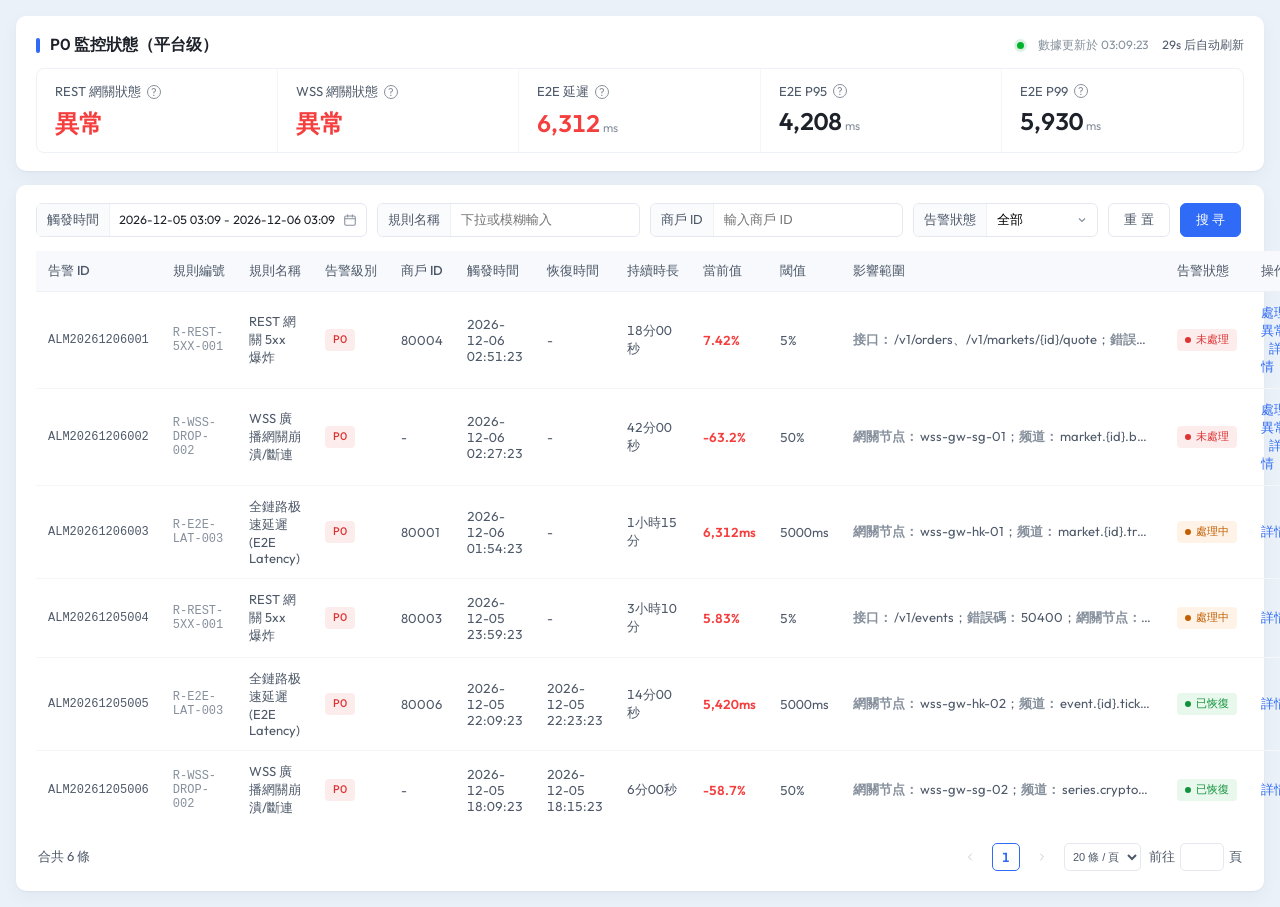
==== commit 2e9fe3a4: "feat: 合併實體標識庫原型與樣式基線收口，按源平台補齊列表列結構，收口 V1.4.0 - 新增實體標識庫分組與「標識庫總覽 / 實體列表」兩頁，載入 assets/entity.js；實體列表按 " ====
--- a/api-alarm.html
+++ b/api-alarm.html
@@ -17,48 +17,11 @@
   font-size:var(--fs-table);color:var(--text);background:var(--bg)}
 .num{font-variant-numeric:tabular-nums;font-feature-settings:"tnum" 1}
 a{color:var(--primary);text-decoration:none;cursor:pointer}
+h1,h2,h3,h4,h5,h6,b,strong{font-weight:600}
 a:hover{color:var(--primary-hover)}
 
-/* ===== 嵌入管理面 iframe 時：收起自身外框，避免與管理面形成雙層界面 ===== */
-html.is-embedded .sidebar,
-html.is-embedded .topbar,
-html.is-embedded .pagetabs{display:none}
-html.is-embedded .layout{grid-template-columns:1fr;height:100%}
+/* ===== 嵌入管理面 iframe 時：底色透明，交由管理面提供背景 ===== */
 html.is-embedded body{background:transparent}
-html.is-embedded .content{padding:16px}
-
-/* ===== 佈局 ===== */
-.layout{display:grid;grid-template-columns:var(--sidebar-w) 1fr;height:100vh;overflow:hidden}
-.sidebar{background:#fff;border-right:1px solid var(--border);display:flex;flex-direction:column;overflow-y:auto}
-.logo{display:flex;align-items:center;gap:8px;padding:16px 18px;font-size:var(--fs-page);font-weight:700;color:var(--primary);letter-spacing:.5px}
-.logo .logo-mark{width:26px;height:26px;border-radius:7px;background:linear-gradient(135deg,#2f6bf6,#7ba3ff);
-  display:inline-flex;align-items:center;justify-content:center;color:#fff;font-size:var(--fs-table);font-weight:800}
-.menu{padding:4px 10px 20px}
-.menu-item,.menu-group-title{display:flex;align-items:center;gap:9px;padding:9px 12px;border-radius:6px;
-  color:var(--text-2);cursor:pointer;font-size:var(--fs-body);user-select:none;position:relative}
-.menu-item:hover,.menu-group-title:hover{background:#f4f7fd;color:var(--text)}
-.menu-item.active{color:var(--primary);background:var(--primary-light);font-weight:600}
-.menu-item .dot{width:6px;height:6px;border-radius:50%;background:currentColor;opacity:.55;margin-left:2px}
-.menu-sub{padding-left:14px}
-.menu-sub .menu-item{padding:8px 12px 8px 31px;font-size:var(--fs-table)}
-.menu-sub .menu-item.active::before{content:"";position:absolute;left:18px;top:50%;transform:translateY(-50%);
-  width:4px;height:4px;border-radius:50%;background:var(--primary)}
-.menu-item .icon,.menu-group-title .icon{width:16px;text-align:center;flex:none}
-.caret{margin-left:auto;font-size:var(--fs-tag);color:var(--text-3);transition:transform .2s}
-.badge-new{margin-left:auto;background:var(--danger);color:#fff;font-size:var(--fs-tag);padding:1px 6px;border-radius:9px;font-weight:600;transform:scale(.92)}
-
-.main{display:flex;flex-direction:column;min-width:0;overflow:hidden}
-.topbar{height:var(--topbar-h);background:#fff;border-bottom:1px solid var(--border);
-  display:flex;align-items:center;justify-content:flex-end;gap:18px;padding:0 20px;flex:none}
-.topbar .clock{color:var(--text-2);font-variant-numeric:tabular-nums}
-.topbar .user{display:flex;align-items:center;gap:6px;color:var(--text);cursor:pointer}
-.topbar .avatar{width:24px;height:24px;border-radius:50%;background:var(--primary-light);color:var(--primary);
-  display:inline-flex;align-items:center;justify-content:center;font-size:var(--fs-help);font-weight:700}
-.pagetabs{height:var(--tabs-h);background:#eef2f8;display:flex;align-items:flex-end;gap:6px;padding:6px 12px 0;flex:none}
-.pagetab{background:#dde5f0;color:var(--text-2);padding:7px 16px;border-radius:8px 8px 0 0;font-size:var(--fs-table);cursor:default}
-.pagetab.active{background:#fff;color:var(--primary);font-weight:600}
-.pagetab .x{margin-left:8px;color:var(--text-3);font-size:11px}
-.content{flex:1;overflow:auto;padding:16px 18px 40px}
 
 /* ===== 卡片 ===== */
 .card{background:var(--card);border-radius:10px;box-shadow:var(--shadow);padding:18px 20px}
@@ -90,7 +53,7 @@
 .pager .total{margin-right:auto}
 .pg{display:inline-flex;align-items:center;justify-content:center;min-width:28px;height:28px;padding:0 6px;
   border-radius:5px;color:var(--text-sub);cursor:pointer;border:1px solid transparent;
-  font-variant-numeric:tabular-nums;font-feature-settings:"tnum" 1;font-size:var(--fs-table);transition:.14s}
+  font-variant-numeric:tabular-nums;font-feature-settings:"tnum" 1;font-size:var(--fs-table);transition:var(--motion-ui)}
 .pg:hover{background:#f2f5fa}
 .pg.active{border-color:var(--primary);color:var(--primary);font-weight:600}
 .pg.disabled{color:var(--text-disabled);cursor:not-allowed}
@@ -109,7 +72,7 @@
 
 /* ===== 篩選欄 ===== */
 .f-item{display:flex;align-items:center;flex:0 0 auto;height:34px;border:1px solid var(--border);
-  border-radius:6px;background:#fff;overflow:hidden;transition:.14s}
+  border-radius:6px;background:#fff;overflow:hidden;transition:var(--motion-ui)}
 .f-item:focus-within{border-color:var(--primary);box-shadow:0 0 0 3px rgba(47,107,246,.09)}
 .f-label{flex:none;padding:0 10px;color:var(--text-sub);background:#fafbfd;height:100%;
   display:flex;align-items:center;border-right:1px solid var(--border-light);
@@ -119,13 +82,13 @@
   background-image:url("data:image/svg+xml;charset=utf8,%3Csvg xmlns='http://www.w3.org/2000/svg' width='12' height='12' viewBox='0 0 24 24' fill='none' stroke='%2386909c' stroke-width='2.4'%3E%3Cpath d='M6 9l6 6 6-6'/%3E%3C/svg%3E");
   background-repeat:no-repeat;background-position:right 9px center;min-width:88px}
 .input,.select{height:34px;border:1px solid var(--border);border-radius:6px;padding:0 10px;font-size:var(--fs-table);
-  color:var(--text);background:#fff;outline:none;min-width:170px;transition:border-color .15s}
+  color:var(--text);background:#fff;outline:none;min-width:170px;transition:border-color var(--motion)}
 .input:focus,.select:focus{border-color:var(--primary)}
 .input::placeholder{color:var(--text-disabled)}
 select.select{cursor:pointer}
 .btn{display:inline-flex;align-items:center;justify-content:center;gap:6px;height:34px;padding:0 15px;
   border-radius:6px;border:1px solid var(--border);background:#fff;color:var(--text-2);
-  font-size:var(--fs-table);cursor:pointer;transition:.16s;white-space:nowrap}
+  font-size:var(--fs-table);cursor:pointer;transition:var(--motion-ui);white-space:nowrap}
 .btn:hover{border-color:#c3cee0;color:var(--primary)}
 .btn-primary{background:var(--primary);border-color:var(--primary);color:#fff}
 .btn-primary:hover{background:var(--primary-hover);color:#fff}
@@ -152,13 +115,13 @@
 .scope-ellipsis{display:block;max-width:300px;overflow:hidden;text-overflow:ellipsis;white-space:nowrap}
 .scope-tip{position:fixed;z-index:9999;max-width:480px;background:#1f2733;color:#fff;font-size:var(--fs-table);line-height:1.75;padding:9px 11px;border-radius:7px;box-shadow:0 8px 24px rgba(15,23,42,.28);pointer-events:none;white-space:normal;word-break:break-word}
 .tag-blue{background:var(--primary-light);color:var(--primary)}
-.method{font-weight:700;font-size:var(--fs-help);padding:1px 7px;border-radius:4px}
+.method{font-weight:600;font-size:var(--fs-help);padding:1px 7px;border-radius:4px}
 .m-get{background:#e8f8ee;color:var(--success)} .m-post{background:var(--primary-light);color:var(--primary)}
 .m-put{background:var(--warning-bg);color:var(--warning)} .m-del{background:var(--danger-bg);color:var(--danger)}
 .code-2xx{color:var(--success)} .code-3xx{color:var(--info)} .code-4xx{color:var(--warning)} .code-5xx{color:var(--danger);font-weight:600}
 
 /* ===== 指標卡 ===== */
-.stat{border:1px solid var(--border);border-radius:var(--radius);padding:14px 16px;background:#fff;position:relative;transition:box-shadow .15s}
+.stat{border:1px solid var(--border);border-radius:var(--radius);padding:14px 16px;background:#fff;position:relative;transition:box-shadow var(--motion)}
 .stat:hover{box-shadow:var(--shadow)}
 .stat .s-label{color:var(--text-2);font-size:var(--fs-help);display:flex;align-items:center;gap:5px}
 .stat .s-value{font-size:24px;font-weight:600;margin-top:8px;font-variant-numeric:tabular-nums;font-feature-settings:"tnum" 1;line-height:1.15}
@@ -170,7 +133,7 @@
 /* 橫排指標卡：一列 5 項，指標名在上、數值在下 */
 .m-list{display:grid;grid-template-columns:repeat(5,1fr);gap:0;
   border:1px solid var(--border-light);border-radius:8px;overflow:hidden;background:#fff}
-.m-row{padding:14px 18px;border-right:1px solid #f4f6fa;transition:background .14s;min-width:0}
+.m-row{padding:14px 18px;border-right:1px solid #f4f6fa;transition:background var(--motion);min-width:0}
 .m-row:last-child{border-right:0}
 .m-row:hover{background:#fafcff}
 .m-name{display:flex;align-items:center;gap:6px;color:var(--text-sub);font-size:var(--fs-table);
@@ -206,10 +169,10 @@
 /* ===== 分頁 ===== */
 
 /* ===== 抽屜 / 彈窗 ===== */
-.mask{position:fixed;inset:0;background:rgba(15,23,42,.42);z-index:100;opacity:0;pointer-events:none;transition:opacity .2s}
+.mask{position:fixed;inset:0;background:rgba(15,23,42,.42);z-index:100;opacity:0;pointer-events:none;transition:opacity var(--motion-slow)}
 .mask.show{opacity:1;pointer-events:auto}
 .drawer{position:fixed;top:0;right:0;bottom:0;width:620px;max-width:92vw;background:#fff;z-index:101;
-  transform:translateX(100%);transition:transform .25s;display:flex;flex-direction:column;box-shadow:-6px 0 24px rgba(0,0,0,.12)}
+  transform:translateX(100%);transition:transform var(--motion-slow);display:flex;flex-direction:column;box-shadow:-6px 0 24px rgba(0,0,0,.12)}
 .drawer.show{transform:none}
 .drawer-head{display:flex;align-items:center;padding:15px 20px;border-bottom:1px solid var(--border)}
 .drawer-head h3{font-size:var(--fs-block)}
@@ -225,18 +188,18 @@
 .section-title::before{content:"";width:3px;height:12px;background:var(--primary);border-radius:2px}
 
 .dialog{position:fixed;top:50%;left:50%;transform:translate(-50%,-50%) scale(.96);background:#fff;border-radius:10px;
-  z-index:102;width:420px;max-width:92vw;opacity:0;pointer-events:none;transition:all .18s;box-shadow:0 12px 40px rgba(0,0,0,.18)}
+  z-index:102;width:420px;max-width:92vw;opacity:0;pointer-events:none;transition:opacity .18s var(--ease),transform .18s var(--ease);box-shadow:0 12px 40px rgba(0,0,0,.18)}
 .dialog.show{opacity:1;pointer-events:auto;transform:translate(-50%,-50%) scale(1)}
 .dialog-body{padding:24px 22px 12px;font-size:var(--fs-body);line-height:1.7}
 .dialog-foot{display:flex;justify-content:flex-end;gap:10px;padding:12px 18px 18px}
 .dialog-x{position:absolute;top:10px;right:12px;width:28px;height:28px;display:flex;align-items:center;justify-content:center;
-  color:var(--text-3);font-size:var(--fs-block);line-height:1;border-radius:6px;cursor:pointer;z-index:2;user-select:none;transition:background .15s,color .15s}
+  color:var(--text-3);font-size:var(--fs-block);line-height:1;border-radius:6px;cursor:pointer;z-index:2;user-select:none;transition:background var(--motion),color var(--motion)}
 .dialog-x:hover{background:#f0f2f5;color:var(--text)}
 .dialog-bare .dialog-body{padding-bottom:22px}
 
 /* ===== 空態 ===== */
 .empty{padding:56px 20px;text-align:center;color:var(--text-3)}
-.empty .e-icon{font-size:40px;opacity:.5;margin-bottom:12px}
+.empty .e-icon{font-size:24px;opacity:.5;margin-bottom:12px}
 .empty .e-text{font-size:var(--fs-table)}
 
 /* ===== 提示條 / 刷新 ===== */
@@ -249,7 +212,7 @@
 
 /* ===== 吐司 ===== */
 .toast{position:fixed;top:70px;left:50%;transform:translateX(-50%) translateY(-8px);background:#fff;border:1px solid var(--border);
-  box-shadow:var(--shadow);border-radius:8px;padding:10px 18px;z-index:300;font-size:var(--fs-table);opacity:0;transition:all .2s;pointer-events:none}
+  box-shadow:var(--shadow);border-radius:8px;padding:10px 18px;z-index:300;font-size:var(--fs-table);opacity:0;transition:opacity var(--motion-slow) var(--ease),transform .2s var(--ease);pointer-events:none}
 .toast.show{opacity:1;transform:translateX(-50%) translateY(0)}
 .toast.success{border-color:#b7ebc6;color:var(--success)}
 .toast.error{border-color:#f5c2c4;color:var(--danger)}
@@ -298,7 +261,7 @@
 .mh-grid{display:grid;grid-template-columns:repeat(4,1fr);gap:10px 24px;margin-top:16px}
 .mh-label{color:var(--text-3);font-size:var(--fs-help)}
 .mh-value{font-size:var(--fs-table);margin-top:5px;color:var(--text);word-break:break-all}
-.mh-name{font-size:16px;font-weight:700;line-height:1.3}
+.mh-name{font-size:16px;font-weight:600;line-height:1.3}
 
 /* ===== 大号中间弹窗 ===== */
 .dialog-lg{width:760px;max-width:94vw}
@@ -327,7 +290,7 @@
   background:#fff;border:1px solid var(--border-dark);font-size:var(--fs-help);color:var(--text-2);cursor:pointer}
 .chip:hover{border-color:var(--primary);color:var(--primary)}
 .trend-dim{position:relative;display:inline-flex;align-items:center;gap:8px;height:32px;border:1px solid var(--border-dark);
-  border-radius:6px;background:#fff;padding:0 12px;cursor:pointer;user-select:none;transition:border-color .15s}
+  border-radius:6px;background:#fff;padding:0 12px;cursor:pointer;user-select:none;transition:border-color var(--motion)}
 .trend-dim:hover,.trend-dim.open{border-color:var(--primary)}
 .td-label{color:var(--text-2);font-size:var(--fs-table)}
 .td-cur{font-size:var(--fs-table);color:var(--text);white-space:nowrap}
@@ -358,7 +321,7 @@
 
 /* ===== 時間維度选择器（列表篩選用） ===== */
 .dim-pick{position:relative;display:inline-flex;align-items:center;gap:8px;height:32px;border:1px solid var(--border-dark);
-  border-radius:6px;background:#fff;padding:0 12px;cursor:pointer;user-select:none;transition:border-color .15s}
+  border-radius:6px;background:#fff;padding:0 12px;cursor:pointer;user-select:none;transition:border-color var(--motion)}
 .dim-pick:hover,.dim-pick.open{border-color:var(--primary)}
 .dim-pick .td-panel{display:none}
 .dim-pick.open .td-panel{display:flex}
@@ -373,7 +336,7 @@
 .metric-bar-label{font-size:var(--fs-help);color:var(--text-2)}
 .metric-seg{display:inline-flex;border:1px solid var(--border-dark);border-radius:6px;overflow:hidden;background:#fff}
 .metric-seg .ms-opt{padding:6px 13px;font-size:var(--fs-help);color:var(--text-2);cursor:pointer;
-  border-right:1px solid var(--border-dark);user-select:none;white-space:nowrap;transition:background .15s,color .15s}
+  border-right:1px solid var(--border-dark);user-select:none;white-space:nowrap;transition:background var(--motion),color var(--motion)}
 .metric-seg .ms-opt:last-child{border-right:none}
 .metric-seg .ms-opt:hover{background:var(--primary-light);color:var(--primary)}
 .metric-seg .ms-opt.on{background:var(--primary);color:#fff;font-weight:600}
@@ -408,7 +371,6 @@
 .eye{cursor:pointer;opacity:.6;margin-right:4px;font-size:var(--fs-help)}
 .eye:hover{opacity:1}
 .key-txt{font-family:Consolas,monospace;font-size:var(--fs-help);color:var(--text-2)}
-.pagetab{cursor:pointer}
 </style>
 <style>
 /* ===== 產品基線對齊（rule.html 4.1 / 4.2）：色值只用 CSS 變數 ===== */
@@ -423,8 +385,14 @@
   --info:#2F6BF6; --info-bg:#E6F7FB;
   --fs-stat:24px; --fs-page:18px; --fs-block:16px;
   --fs-body:14px; --fs-table:13px; --fs-help:12px; --fs-tag:11px;
-  --radius:8px;
+  --radius:8px; --r-sm:4px; --r-md:6px; --r-lg:8px; --r-xl:12px;
   --shadow:0 1px 2px rgba(16,24,40,.04),0 6px 18px rgba(16,24,40,.045);
+  /* 與 assets/app.css 對齊的別名與動效令牌 */
+  --text-1:#1D2129;
+  --text-sub:var(--text-2); --text-help:var(--text-3);
+  --ease:cubic-bezier(.2,.7,.3,1);
+  --motion:140ms var(--ease); --motion-slow:200ms var(--ease);
+  --motion-ui:background var(--motion),color var(--motion),border-color var(--motion),box-shadow var(--motion);
 }
 body{
   font-family:Outfit,"Noto Sans SC","Helvetica Neue",Helvetica,"PingFang SC","Hiragino Sans GB","Microsoft YaHei","微軟雅黑",Arial,sans-serif;
@@ -432,7 +400,7 @@
 }
 .num,.s-value,.mh-value,.key-txt{font-variant-numeric:tabular-nums;font-feature-settings:"tnum" 1}
 /* 作為 iframe 子頁載入：收起外層留白，由管理面統一提供導航與頁籤 */
-.content{padding:16px;min-height:100%}
+.content{padding:16px;min-height:100%;overflow:auto}
 </style>
 </head>
 <body>
@@ -471,69 +439,6 @@
 <div class="mask" id="mask"></div>
 <div class="toast" id="toast"></div>
 <script>
-/* ===== 公共布局 + 工具 ===== */
-const MENU = [
-  { key:'dashboard', label:'事件总览', icon:'◉', href:'index.html' },
-  { key:'event', label:'事件管理', icon:'▦', children:[
-    { label:'事件列表', href:'#' }, { label:'事件分类', href:'#' },
-    { label:'事件复核', href:'#' }, { label:'投注类系数调控', href:'#' },
-  ]},
-  { key:'merchant', label:'商戶管理', icon:'▣', children:[
-    { label:'商戶列表', href:'merchant.html', key:'merchant-list' },
-  ]},
-  { key:'system', label:'系统設置', icon:'⚙', children:[
-    { label:'用户管理', href:'#' }, { label:'角色管理', href:'#' },
-    { label:'操作日誌', href:'#' },
-    { label:'API推送異常', href:'api-alarm.html', key:'api-alarm', isNew:true },
-  ]},
-];
-
-function renderLayout(opts){
-  const { active, pageTab } = opts;
-  const menuHtml = MENU.map(g => {
-    if (!g.children) {
-      return `<div class="menu-item ${active===g.key?'active':''}" onclick="${g.href==='#'?`toast('演示原型未包含该頁面')`:`location.href='${g.href}'`}"><span class="icon">${g.icon}</span>${g.label}</div>`;
-    }
-    const sub = g.children.map(c =>
-      `<div class="menu-item ${active===c.key?'active':''}" onclick="${c.href==='#'?`toast('演示原型未包含该頁面')`:`location.href='${c.href}'`}">${c.label}${c.isNew?'<span class="badge-new">NEW</span>':''}</div>`
-    ).join('');
-    return `<div class="menu-group-title" data-g="${g.key}"><span class="icon">${g.icon}</span>${g.label}<span class="caret">▾</span></div><div class="menu-sub">${sub}</div>`;
-  }).join('');
-
-  document.body.insertAdjacentHTML('afterbegin', `
-  <div class="layout">
-    <aside class="sidebar">
-      <div class="logo"><span class="logo-mark">D</span>數據中台</div>
-      <nav class="menu">${menuHtml}</nav>
-    </aside>
-    <div class="main">
-      <div class="topbar">
-        <span class="clock" id="top-clock"></span>
-        <span style="color:var(--text-3)">繁体中文 ▾</span>
-        <span class="user"><span class="avatar">q</span>qwer1234 ▾</span>
-      </div>
-      <div class="pagetabs"><span class="pagetab active">${pageTab}<span class="x">✕</span></span></div>
-      <div class="content" id="content"></div>
-    </div>
-  </div>
-  <div class="mask" id="mask"></div>
-  <div class="toast" id="toast"></div>`);
-
-  const tpl = document.getElementById('page-tpl');
-  document.getElementById('content').appendChild(tpl.content.cloneNode(true));
-
-  const clock = document.getElementById('top-clock');
-  const tick = () => { clock.textContent = fmtTime(Date.now(), true); };
-  tick(); setInterval(tick, 1000);
-
-  document.getElementById('mask').addEventListener('click', closeAllLayers);
-  document.addEventListener('click', e => {
-    document.querySelectorAll('.dropdown.open').forEach(d => { if (!d.contains(e.target)) d.classList.remove('open'); });
-    document.querySelectorAll('.drp.open').forEach(d => { if (!d.contains(e.target)) d.classList.remove('open'); });
-    document.querySelectorAll('.trend-dim.open').forEach(d => { if (!d.contains(e.target)) { d.classList.remove('open'); if (window._syncTrend) window._syncTrend(); } });
-  });
-}
-
 /* ===== 時間 / 数字 ===== */
 function pad(n){ return String(n).padStart(2,'0'); }
 function fmtTime(ts, withSec){
@@ -679,11 +584,11 @@
     const gy = P.t + (H-P.t-P.b)*g/4;
     const gv = max*(1-g/4);
     svg += `<line x1="${P.l}" y1="${gy}" x2="${W-P.r}" y2="${gy}" stroke="#eef2f8"/>`;
-    svg += `<text x="${P.l-8}" y="${gy+4}" text-anchor="end" font-size="10" fill="#86909c">${opts.yFmt?opts.yFmt(gv):Math.round(gv)}</text>`;
+    svg += `<text x="${P.l-8}" y="${gy+4}" text-anchor="end" font-size="11" fill="#86909c">${opts.yFmt?opts.yFmt(gv):Math.round(gv)}</text>`;
   }
   opts.labels.forEach((lb,i)=>{
     if (n<=8 || i%Math.ceil(n/8)===0)
-      svg += `<text x="${x(i)}" y="${H-8}" text-anchor="middle" font-size="10" fill="#86909c">${lb}</text>`;
+      svg += `<text x="${x(i)}" y="${H-8}" text-anchor="middle" font-size="11" fill="#86909c">${lb}</text>`;
   });
   opts.series.forEach(s=>{
     const pts = s.data.map((v,i)=>`${x(i)},${y(v)}`).join(' ');
